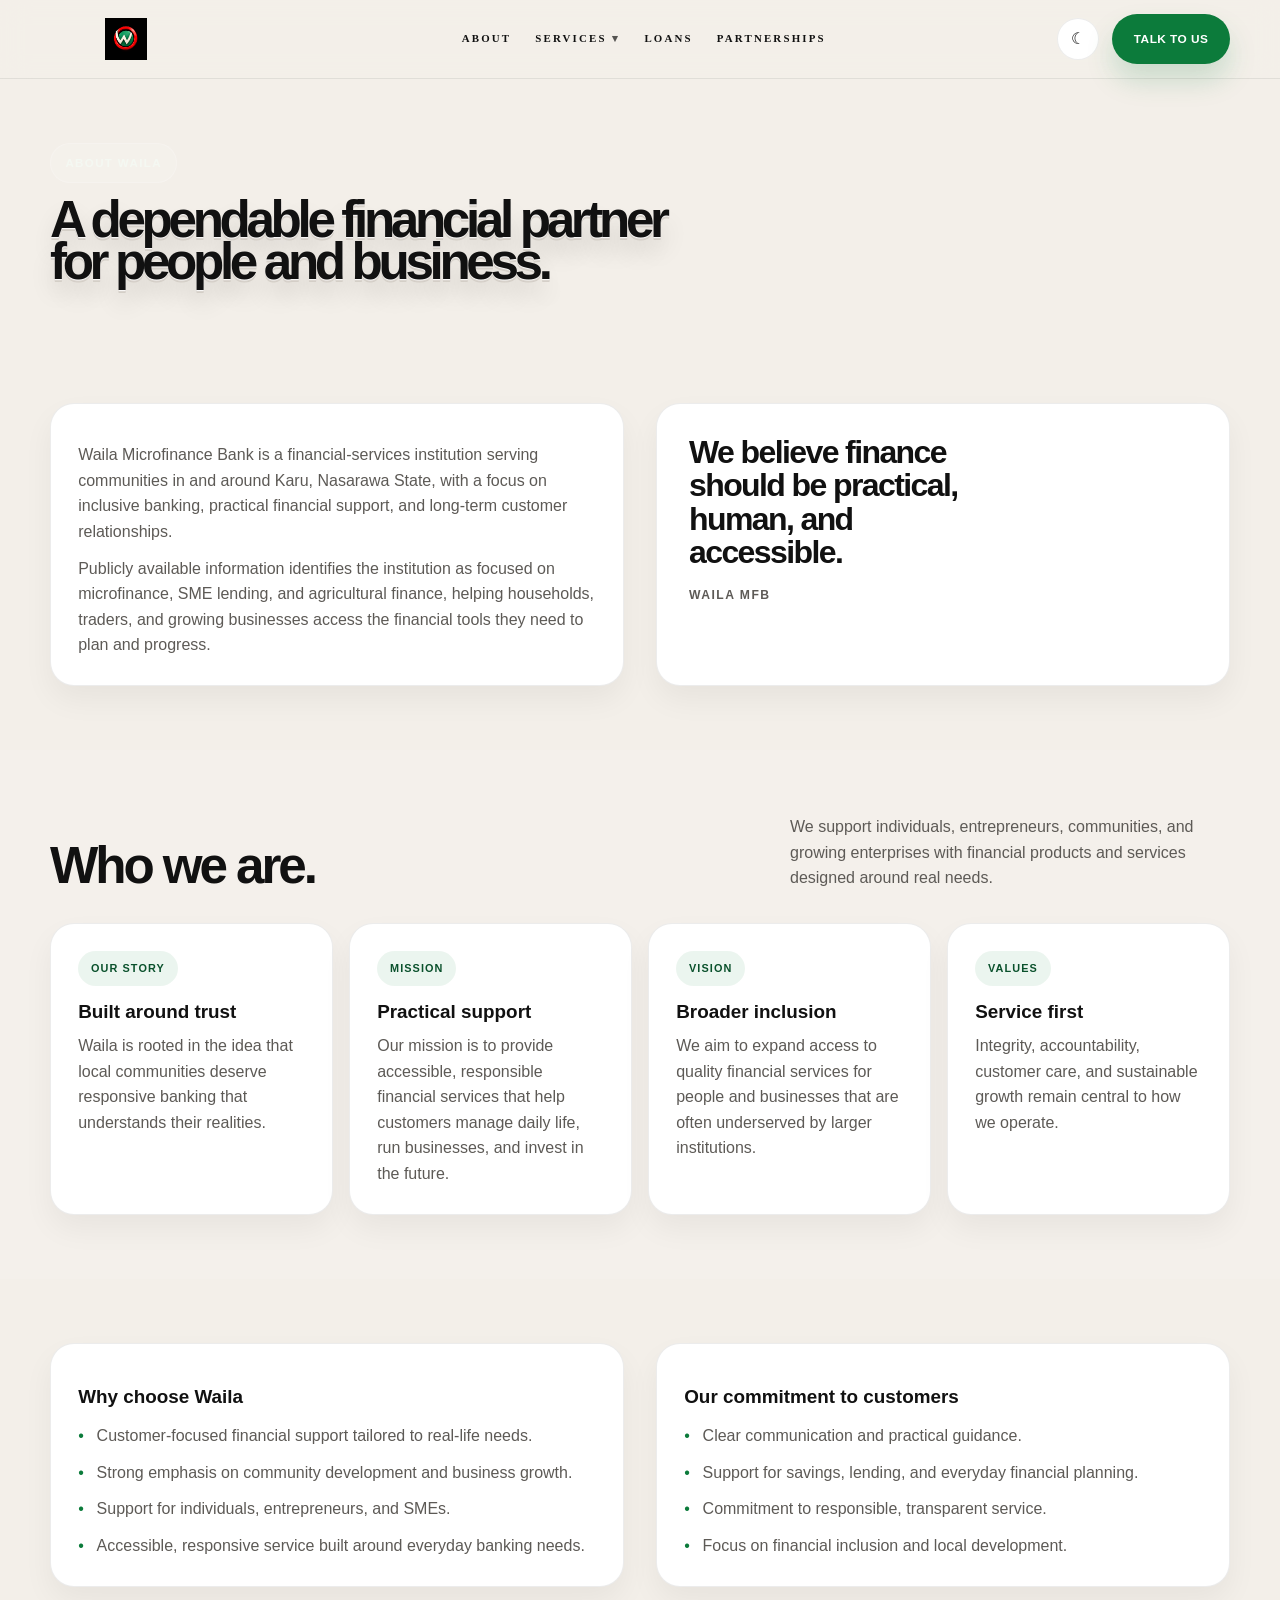
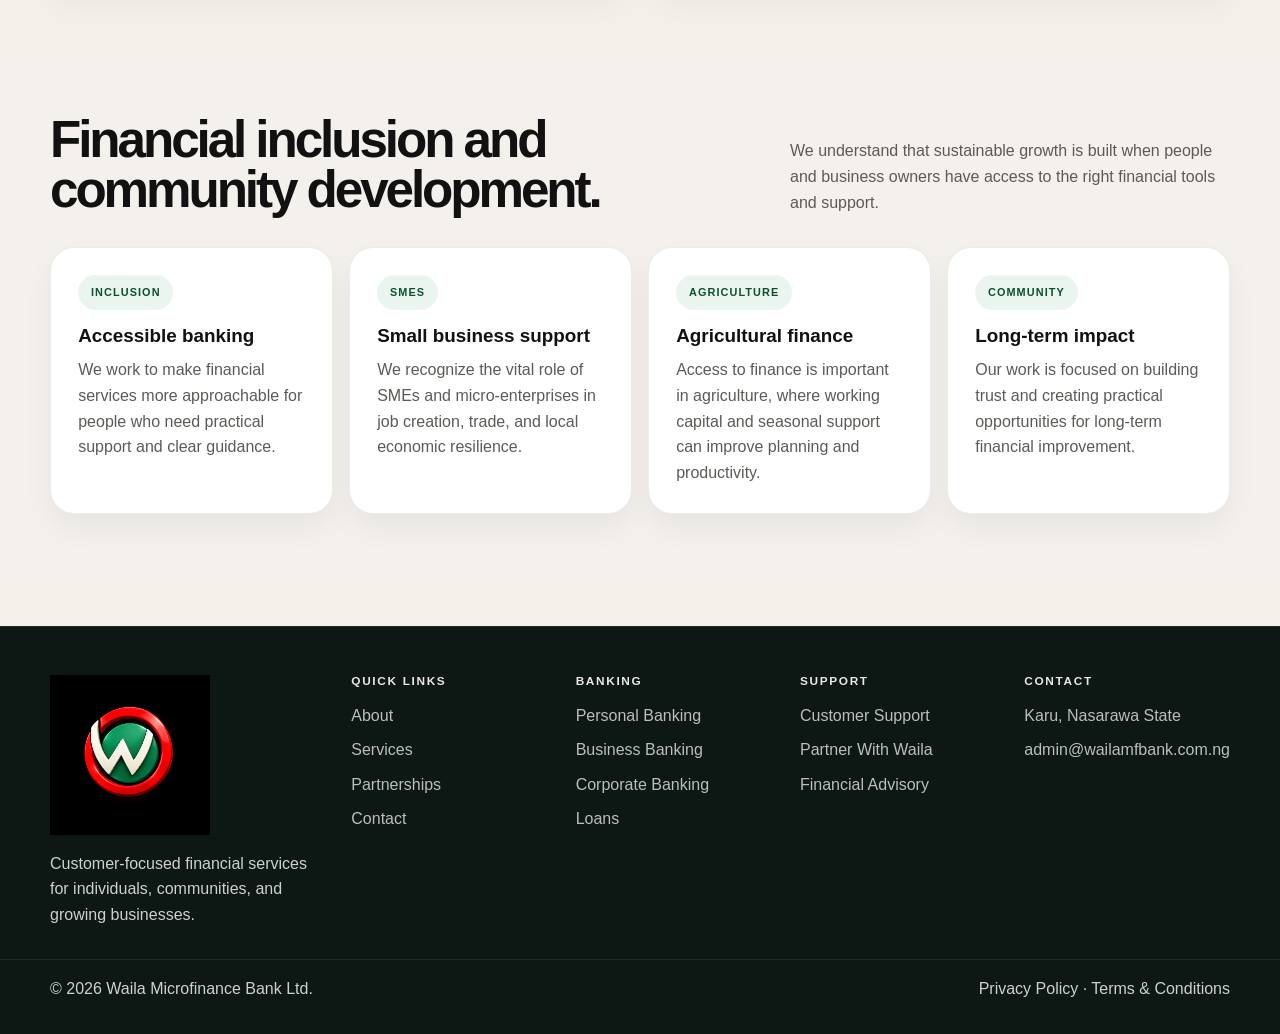
==== about.html @ 17c52e58 "Initial commit" ====
<!DOCTYPE html>
<html lang="en" data-theme="light">
<head>
  <meta charset="UTF-8" />
  <meta name="viewport" content="width=device-width, initial-scale=1.0" />
  <title>About Waila Microfinance Bank | Waila MFB</title>
  <meta name="description" content="Learn about Waila Microfinance Bank, its mission, customer focus, and commitment to financial inclusion in Karu, Nasarawa State." />
  <meta property="og:title" content="About Waila Microfinance Bank" />
  <meta property="og:description" content="A customer-focused microfinance institution supporting individuals, entrepreneurs, and communities." />
  <link rel="stylesheet" href="assets/css/styles.css" />
</head>
<body>
  <header class="site-header">
    <div class="container navbar">
      <a href="/" class="brand" aria-label="Go to the Waila Microfinance Bank home page">
        <img src="images/logo.png" alt="Waila Microfinance Bank logo" />
      </a>

      <nav class="nav-menu" data-nav-menu aria-label="Main navigation">
        <div class="nav-item"><a href="about.html">About</a></div>
        <div class="nav-item">
          <button type="button">Services</button>
          <div class="dropdown">
            <a href="services.html">All Services</a>
            <a href="personal-banking.html">Personal Banking</a>
            <a href="business-banking.html">Business Banking</a>
            <a href="corporate-banking.html">Corporate Banking</a>
          </div>
        </div>
        <div class="nav-item"><a href="loans.html">Loans</a></div>
        <div class="nav-item"><a href="partnerships.html">Partnerships</a></div>
      </nav>

      <div class="header-actions">
        <button class="theme-toggle" type="button" data-theme-toggle aria-label="Switch to dark mode">☾</button>
        <button class="mobile-toggle" type="button" data-menu-toggle aria-label="Open navigation" aria-expanded="false">☰</button>
        <a href="contact.html" class="primary-button">Talk to us</a>
      </div>
    </div>
  </header>

  <main>
    <section class="page-hero">
      <div class="container">
        <span class="eyebrow">About Waila</span>
        <h1 class="page-title">A dependable financial partner for people and business.</h1>
      </div>
    </section>

    <section class="section">
      <div class="container split-grid">
        <div class="overview-card">
          <p>Waila Microfinance Bank is a financial-services institution serving communities in and around Karu, Nasarawa State, with a focus on inclusive banking, practical financial support, and long-term customer relationships.</p>
          <p>Publicly available information identifies the institution as focused on microfinance, SME lending, and agricultural finance, helping households, traders, and growing businesses access the financial tools they need to plan and progress.</p>
        </div>
        <div class="quote-card">
          <p>We believe finance should be practical, human, and accessible.</p>
          <span>Waila MFB</span>
        </div>
      </div>
    </section>

    <section class="section section-alt">
      <div class="container">
        <div class="section-header">
          <h2>Who we are.</h2>
          <p>We support individuals, entrepreneurs, communities, and growing enterprises with financial products and services designed around real needs.</p>
        </div>

        <div class="card-grid">
          <article class="card">
            <span class="tag">Our Story</span>
            <h3>Built around trust</h3>
            <p>Waila is rooted in the idea that local communities deserve responsive banking that understands their realities.</p>
          </article>
          <article class="card">
            <span class="tag">Mission</span>
            <h3>Practical support</h3>
            <p>Our mission is to provide accessible, responsible financial services that help customers manage daily life, run businesses, and invest in the future.</p>
          </article>
          <article class="card">
            <span class="tag">Vision</span>
            <h3>Broader inclusion</h3>
            <p>We aim to expand access to quality financial services for people and businesses that are often underserved by larger institutions.</p>
          </article>
          <article class="card">
            <span class="tag">Values</span>
            <h3>Service first</h3>
            <p>Integrity, accountability, customer care, and sustainable growth remain central to how we operate.</p>
          </article>
        </div>
      </div>
    </section>

    <section class="section">
      <div class="container two-col">
        <div class="list-card">
          <h3>Why choose Waila</h3>
          <ul>
            <li>Customer-focused financial support tailored to real-life needs.</li>
            <li>Strong emphasis on community development and business growth.</li>
            <li>Support for individuals, entrepreneurs, and SMEs.</li>
            <li>Accessible, responsive service built around everyday banking needs.</li>
          </ul>
        </div>
        <div class="list-card">
          <h3>Our commitment to customers</h3>
          <ul>
            <li>Clear communication and practical guidance.</li>
            <li>Support for savings, lending, and everyday financial planning.</li>
            <li>Commitment to responsible, transparent service.</li>
            <li>Focus on financial inclusion and local development.</li>
          </ul>
        </div>
      </div>
    </section>

    <section class="section section-alt">
      <div class="container">
        <div class="section-header">
          <h2>Financial inclusion and community development.</h2>
          <p>We understand that sustainable growth is built when people and business owners have access to the right financial tools and support.</p>
        </div>

        <div class="card-grid">
          <article class="card">
            <span class="tag">Inclusion</span>
            <h3>Accessible banking</h3>
            <p>We work to make financial services more approachable for people who need practical support and clear guidance.</p>
          </article>
          <article class="card">
            <span class="tag">SMEs</span>
            <h3>Small business support</h3>
            <p>We recognize the vital role of SMEs and micro-enterprises in job creation, trade, and local economic resilience.</p>
          </article>
          <article class="card">
            <span class="tag">Agriculture</span>
            <h3>Agricultural finance</h3>
            <p>Access to finance is important in agriculture, where working capital and seasonal support can improve planning and productivity.</p>
          </article>
          <article class="card">
            <span class="tag">Community</span>
            <h3>Long-term impact</h3>
            <p>Our work is focused on building trust and creating practical opportunities for long-term financial improvement.</p>
          </article>
        </div>
      </div>
    </section>
  </main>

  <footer class="page-footer">
    <div class="container footer-grid">
      <div class="footer-brand">
        <img src="images/logo.png" alt="Waila logo" />
        <p>Customer-focused financial services for individuals, communities, and growing businesses.</p>
      </div>
      <div class="footer-col">
        <h4>Quick Links</h4>
        <a href="about.html">About</a>
        <a href="services.html">Services</a>
        <a href="partnerships.html">Partnerships</a>
        <a href="contact.html">Contact</a>
      </div>
      <div class="footer-col">
        <h4>Banking</h4>
        <a href="personal-banking.html">Personal Banking</a>
        <a href="business-banking.html">Business Banking</a>
        <a href="corporate-banking.html">Corporate Banking</a>
        <a href="services.html">Loans</a>
      </div>
      <div class="footer-col">
        <h4>Support</h4>
        <a href="contact.html">Customer Support</a>
        <a href="partnerships.html">Partner With Waila</a>
        <a href="services.html">Financial Advisory</a>
      </div>
      <div class="footer-col">
        <h4>Contact</h4>
        <p>Karu, Nasarawa State</p>
        <p>admin@wailamfbank.com.ng</p>
      </div>
    </div>
    <div class="footer-bottom">
      <div class="container">
        <span>© 2026 Waila Microfinance Bank Ltd.</span>
        <span>Privacy Policy · Terms & Conditions</span>
      </div>
    </div>
  </footer>

  <script src="assets/js/main.js"></script>
</body>
</html>
---- assets/css/styles.css ----
:root {
  --bg: #f3efe9;
  --bg-alt: #ece5dc;
  --panel: #ffffff;
  --panel-alt: #f8f3ee;
  --panel-soft: #f1eae0;
  --text: #111111;
  --muted: #5d5a56;
  --line: rgba(17,17,17,0.08);
  --green: #0c7b3b;
  --green-deep: #0a512c;
  --green-soft: rgba(12,123,59,0.08);
  --green-soft-strong: rgba(12,123,59,0.12);
  --accent: #d24a5f;
  --shadow: 0 24px 54px rgba(17,17,17,0.12);
  --shadow-soft: 0 14px 30px rgba(17,17,17,0.05);
  --mask: linear-gradient(to right, transparent 0%, black 8%, black 92%, transparent 100%);
}

html[data-theme="dark"] {
  --bg: #111714;
  --bg-alt: #171d1a;
  --panel: #18211d;
  --panel-alt: #111a17;
  --panel-soft: #1b2723;
  --text: #edf7ef;
  --muted: #b9c8be;
  --line: rgba(255,255,255,0.08);
  --green: #46c57d;
  --green-deep: #d5f7e3;
  --green-soft: rgba(70,197,125,0.12);
  --green-soft-strong: rgba(70,197,125,0.2);
  --accent: #ff7d90;
  --shadow: 0 30px 70px rgba(0,0,0,0.36);
  --shadow-soft: 0 18px 42px rgba(0,0,0,0.18);
}

* { box-sizing: border-box; margin: 0; padding: 0; }
html { scroll-behavior: smooth; }
body {
  font-family: "Manrope", "Segoe UI", sans-serif;
  background: var(--bg);
  color: var(--text);
  line-height: 1.6;
  transition: background 0.2s ease, color 0.2s ease;
}
a { color: inherit; text-decoration: none; }
img { max-width: 100%; display: block; }
button, input, textarea, select { font: inherit; }

.container {
  width: min(1180px, calc(100% - 32px));
  margin: 0 auto;
}

.site-header {
  position: sticky;
  top: 0;
  z-index: 40;
  background: color-mix(in srgb, var(--bg) 82%, transparent);
  border-bottom: 1px solid var(--line);
  -webkit-backdrop-filter: blur(14px);
  backdrop-filter: blur(14px);
}

.navbar {
  display: flex;
  align-items: center;
  justify-content: space-between;
  gap: 1.25rem;
  min-height: 78px;
}

.brand {
  display: inline-flex;
  align-items: center;
  gap: 0.75rem;
  min-width: 180px;
}
.brand img {
  width: 152px;
  height: 42px;
  object-fit: contain;
  display: block;
}

.nav-menu {
  display: flex;
  align-items: center;
  justify-content: center;
  flex: 1;
  gap: 1rem;
}

.nav-item {
  position: relative;
}

.nav-item > button,
.nav-item > a {
  border: none;
  background: transparent;
  color: var(--text);
  font-family: "Georgia", "Times New Roman", serif;
  font-size: 0.68rem;
  letter-spacing: 0.2em;
  text-transform: uppercase;
  font-weight: 700;
  padding: 0.55rem 0.25rem;
  display: inline-flex;
  align-items: center;
  gap: 0.35rem;
  cursor: pointer;
  transition: color 0.2s ease, transform 0.2s ease;
}

.nav-item > button:hover,
.nav-item > a:hover {
  color: var(--green);
  transform: translateY(-1px);
}

.nav-item > button::after {
  content: "▾";
  font-size: 0.7rem;
  opacity: 0.7;
}

.nav-item .dropdown {
  position: absolute;
  top: calc(100% + 0.9rem);
  left: 50%;
  transform: translateX(-50%) translateY(-8px);
  min-width: 200px;
  background: rgba(255,255,255,0.98);
  border: 1px solid var(--line);
  border-radius: 14px;
  box-shadow: var(--shadow-soft);
  padding: 0.8rem 0.65rem;
  opacity: 0;
  visibility: hidden;
  pointer-events: none;
  transition: opacity 0.22s ease, transform 0.22s ease, visibility 0.22s ease;
  z-index: 50;
}

html[data-theme="dark"] .nav-item .dropdown {
  background: rgba(19, 27, 25, 0.98);
}

.nav-item:hover .dropdown,
.nav-item:focus-within .dropdown,
.nav-item.open .dropdown {
  opacity: 1;
  visibility: visible;
  pointer-events: auto;
  transform: translateX(-50%) translateY(0);
}

.nav-item .dropdown a {
  display: block;
  padding: 0.7rem 0.8rem;
  border-radius: 10px;
  color: var(--text);
  font-family: "Manrope", "Segoe UI", sans-serif;
  font-size: 0.78rem;
  letter-spacing: 0.02em;
  text-transform: none;
  font-weight: 600;
  transition: background 0.2s ease, color 0.2s ease, transform 0.2s ease;
}

.nav-item .dropdown a:hover {
  background: var(--green-soft);
  color: var(--green-deep);
  transform: translateX(2px);
}

.header-actions {
  display: flex;
  align-items: center;
  gap: 0.8rem;
}

.theme-toggle {
  display: inline-flex;
  align-items: center;
  justify-content: center;
  width: 42px;
  height: 42px;
  border-radius: 999px;
  background: var(--panel);
  border: 1px solid var(--line);
  color: var(--text);
  cursor: pointer;
  transition: transform 0.2s ease, border-color 0.2s ease;
}

.theme-toggle:hover { transform: translateY(-1px); }

.button,
.primary-button,
.secondary-button {
  display: inline-flex;
  align-items: center;
  justify-content: center;
  border-radius: 999px;
  padding: 0.95rem 1.35rem;
  font-weight: 800;
  letter-spacing: 0.04em;
  text-transform: uppercase;
  font-size: 0.74rem;
  transition: transform 0.2s ease, box-shadow 0.2s ease, background 0.2s ease;
}

.primary-button {
  background: var(--green);
  color: #fff;
  box-shadow: 0 16px 28px rgba(12,123,59,0.18);
}

.secondary-button {
  background: transparent;
  border: 1px solid var(--line);
  color: var(--text);
}

.button:hover,
.primary-button:hover,
.secondary-button:hover {
  transform: translateY(-1px);
}

.mobile-toggle {
  display: none;
}

.hero {
  position: relative;
  overflow: hidden;
  background:
    linear-gradient(90deg, rgba(12,18,15,0.82) 0%, rgba(12,18,15,0.68) 38%, rgba(12,18,15,0.36) 100%),
    url('../images/desk.jpg') center/cover no-repeat;
  padding: 4.6rem 0 2.7rem;
  border-bottom: 1px solid var(--line);
}

.hero::after {
  content: "";
  position: absolute;
  inset: 0;
  background: radial-gradient(circle at 20% 20%, rgba(255,255,255,0.14), transparent 48%);
  pointer-events: none;
}

.hero-grid,
.two-col,
.split-grid,
.feature-grid,
.contact-grid,
.metrics-grid,
.card-grid,
.footer-grid {
  display: grid;
  gap: 2rem;
}

.hero-grid {
  grid-template-columns: 1.1fr 0.9fr;
  align-items: center;
}

.eyebrow {
  display: inline-block;
  padding: 0.6rem 0.9rem;
  border-radius: 999px;
  background: rgba(255,255,255,0.12);
  color: #f4f8f2;
  border: 1px solid rgba(255,255,255,0.18);
  font-size: 0.72rem;
  font-weight: 800;
  letter-spacing: 0.12em;
  text-transform: uppercase;
  margin-bottom: 1.4rem;
}

.hero-copy {
  position: relative;
  z-index: 1;
}

.hero-copy h1,
.hero-copy p,
.hero-copy .primary-button,
.hero-copy .secondary-button {
  position: relative;
  z-index: 1;
}

.hero-copy h1 {
  color: #ffffff;
  text-shadow: 0 1px 0 rgba(20,30,25,0.4), 0 2px 0 rgba(20,30,25,0.26), 0 16px 24px rgba(0,0,0,0.18);
}

.hero-copy p {
  color: rgba(255,255,255,0.82);
  max-width: 540px;
}

.hero .primary-button {
  background: var(--green);
  color: #fff;
}

.hero .secondary-button {
  background: rgba(255,255,255,0.06);
  border-color: rgba(255,255,255,0.2);
  color: #fff;
}

.page-hero {
  padding: 4rem 0 2.5rem;
}

.page-hero .eyebrow {
  margin-bottom: 1rem;
}

h1, h2, h3, h4 {
  color: var(--text);
  line-height: 1.05;
}

.hero-copy h1,
.page-title {
  font-family: "Montserrat", "Segoe UI", sans-serif;
  font-size: clamp(3rem, 5vw, 6rem);
  line-height: 0.82;
  letter-spacing: -0.085em;
  font-weight: 900;
  max-width: 650px;
  text-shadow: 0 1px 0 rgba(255,255,255,0.8), 0 2px 0 rgba(220,214,208,0.9), 0 3px 0 rgba(210,204,196,0.9), 0 16px 24px rgba(17,17,17,0.12);
}

html[data-theme="dark"] .hero-copy h1,
html[data-theme="dark"] .page-title {
  text-shadow: 0 1px 0 rgba(17,17,17,0.35), 0 2px 0 rgba(10,18,14,0.5), 0 3px 0 rgba(8,14,10,0.65), 0 16px 24px rgba(0,0,0,0.2);
}

.page-title {
  font-size: clamp(2.4rem, 4vw, 4.4rem);
  margin-bottom: 1rem;
}

.hero-copy p,
.page-copy p,
.card p,
.info-card p,
.metric-card p,
.contact-card p,
.list-text,
.overview-card p,
.form-note {
  margin-top: 1rem;
  color: var(--muted);
}

.hero-copy p {
  margin-top: 1.4rem;
  max-width: 560px;
  font-size: 1.05rem;
}

.cta-row {
  display: flex;
  flex-wrap: wrap;
  gap: 1rem;
  margin-top: 2rem;
}

.hero-stats {
  position: relative;
  z-index: 1;
  display: grid;
  grid-template-columns: repeat(4, minmax(0, 1fr));
  gap: 1rem;
  margin-top: 2rem;
}

.hero-stat {
  background: rgba(255,255,255,0.06);
  border: 1px solid rgba(255,255,255,0.16);
  border-radius: 18px;
  padding: 1rem 1.1rem;
  display: flex;
  flex-direction: column;
  gap: 0.25rem;
  backdrop-filter: blur(10px);
}

.hero-stat strong {
  color: #fff;
  font-size: clamp(1.4rem, 2vw, 2.1rem);
  line-height: 1;
  letter-spacing: -0.06em;
}

.hero-stat span {
  color: rgba(255,255,255,0.72);
  font-size: 0.7rem;
  letter-spacing: 0.14em;
  text-transform: uppercase;
}

.hero-visual {
  display: flex;
  justify-content: center;
}

.visual-card {
  width: min(100%, 520px);
  background: linear-gradient(180deg, var(--panel), var(--panel-alt));
  border: 1px solid var(--line);
  border-radius: 30px;
  padding: 1.25rem;
  box-shadow: var(--shadow);
}

.hero-slider {
  position: relative;
  height: 430px;
  overflow: hidden;
  border-radius: 22px;
  background: var(--panel-soft);
}

.slide {
  position: absolute;
  inset: 0;
  opacity: 0;
  transform: translateX(32px);
  animation: heroSlide 12s infinite;
}

.slide:nth-child(1) { animation-delay: 0s; }
.slide:nth-child(2) { animation-delay: 4s; }
.slide:nth-child(3) { animation-delay: 8s; }

.slide-image {
  height: 300px;
  overflow: hidden;
  border-radius: 18px 18px 0 0;
}

.slide-image img {
  width: 100%;
  height: 100%;
  object-fit: cover;
}

.slide-caption {
  height: 130px;
  background: rgba(255,255,255,0.92);
  border-top: 1px solid rgba(17,17,17,0.08);
  display: flex;
  flex-direction: column;
  justify-content: center;
  gap: 0.25rem;
  padding: 1rem 1.15rem;
}

html[data-theme="dark"] .slide-caption {
  background: rgba(17, 23, 20, 0.94);
}

.slide-caption strong {
  font-size: 0.74rem;
  letter-spacing: 0.12em;
  text-transform: uppercase;
  color: var(--green-deep);
}

.slide-caption span {
  font-size: 1rem;
  color: var(--text);
  font-weight: 700;
}

@keyframes heroSlide {
  0%, 20% { opacity: 0; transform: translateX(32px); }
  25%, 45% { opacity: 1; transform: translateX(0); }
  50%, 100% { opacity: 0; transform: translateX(-32px); }
}

.partners-wrap {
  background: var(--bg-alt);
  border-top: 1px solid var(--line);
  border-bottom: 1px solid var(--line);
  overflow: hidden;
  padding: 1.2rem 0;
}

.partners-inner {
  display: grid;
  grid-template-columns: 220px 1fr;
  gap: 1.2rem;
  align-items: center;
}

.partners-title {
  font-family: "Cormorant Garamond", Georgia, serif;
  text-transform: uppercase;
  font-size: clamp(2.1rem, 3vw, 3.1rem);
  letter-spacing: -0.04em;
  line-height: 0.9;
  font-weight: 600;
}

.ticker-wrap {
  overflow: hidden;
  white-space: nowrap;
  -webkit-mask-image: var(--mask);
  mask-image: var(--mask);
}

.ticker-track {
  display: inline-flex;
  min-width: max-content;
  align-items: center;
  gap: 2rem;
  padding-left: 100%;
  animation: ticker-scroll 24s linear infinite;
  font-family: "Cormorant Garamond", Georgia, serif;
  font-size: clamp(2.1rem, 3vw, 3.8rem);
  line-height: 1;
  letter-spacing: -0.04em;
  color: var(--green-deep);
  font-weight: 600;
}

.ticker-track span {
  display: inline-flex;
  align-items: center;
  gap: 2rem;
}

.ticker-track span::after {
  content: "✦";
  font-size: 0.72em;
  color: var(--accent);
}

.ticker-track span:last-child::after { content: ""; }

@keyframes ticker-scroll {
  from { transform: translateX(0); }
  to { transform: translateX(-50%); }
}

.section {
  padding: 4rem 0;
}

.section-header {
  display: flex;
  align-items: flex-end;
  justify-content: space-between;
  gap: 1.5rem;
  margin-bottom: 2rem;
}

.section-header h2 {
  font-size: clamp(2.2rem, 4vw, 3.6rem);
  line-height: 0.98;
  letter-spacing: -0.06em;
  max-width: 620px;
}

.section-header p {
  max-width: 440px;
  color: var(--muted);
}

.feature-grid {
  grid-template-columns: 360px minmax(0, 1fr);
  align-items: flex-start;
}

.info-panel,
.overview-card,
.card,
.metric-card,
.contact-card,
.form-card,
.quote-card,
.list-card,
.service-card,
.value-card,
.stat-card {
  background: var(--panel);
  border: 1px solid var(--line);
  border-radius: 24px;
  box-shadow: var(--shadow-soft);
}

.info-panel {
  overflow: hidden;
}

.info-panel h3 {
  padding: 1.5rem 1.4rem 1rem;
  font-size: 1.2rem;
  color: var(--green-deep);
}

.info-panel details {
  border-top: 1px solid var(--line);
  padding: 0 1.4rem;
}

.info-panel summary {
  list-style: none;
  cursor: pointer;
  display: flex;
  justify-content: space-between;
  align-items: center;
  padding: 1rem 0;
  font-weight: 800;
}

.info-panel summary::-webkit-details-marker { display: none; }
.info-panel summary::after {
  content: "+";
  color: var(--green);
  font-size: 1.4rem;
  line-height: 1;
}
.info-panel details[open] summary::after { content: "−"; }
.info-panel details p {
  padding: 0 0 1rem;
  color: var(--muted);
}

.quote-card {
  padding: 2rem;
}

.quote-card p {
  font-size: clamp(1.7rem, 2.5vw, 3rem);
  line-height: 1.05;
  letter-spacing: -0.05em;
  font-weight: 700;
  max-width: 16ch;
}

.quote-card span {
  display: inline-block;
  margin-top: 1rem;
  font-size: 0.76rem;
  letter-spacing: 0.12em;
  text-transform: uppercase;
  color: var(--muted);
  font-weight: 800;
}

.two-col,
.split-grid,
.contact-grid,
.footer-grid {
  grid-template-columns: repeat(2, minmax(0, 1fr));
}

.overview-card,
.list-card,
.service-card,
.value-card,
.contact-card,
.form-card,
.metric-card,
.card {
  padding: 1.7rem;
}

.overview-card p,
.list-card p,
.service-card p,
.value-card p,
.contact-card p,
.metric-card p,
.card p { margin-top: 0.7rem; }

.metric-card strong,
.stat-card strong {
  display: inline-block;
  font-size: clamp(2rem, 3vw, 3rem);
  line-height: 1;
  letter-spacing: -0.06em;
  color: var(--green-deep);
  margin-bottom: 0.4rem;
}

.metric-card span,
.stat-card span {
  color: var(--muted);
  font-size: 0.7rem;
  letter-spacing: 0.08em;
  text-transform: uppercase;
  font-weight: 800;
}

.metrics-grid,
.card-grid {
  grid-template-columns: repeat(4, minmax(0, 1fr));
}

.card-grid {
  gap: 1rem;
}

.card {
  min-height: 220px;
}

.card .tag,
.pill {
  display: inline-flex;
  align-items: center;
  padding: 0.55rem 0.8rem;
  background: var(--green-soft);
  color: var(--green-deep);
  border-radius: 999px;
  font-size: 0.68rem;
  letter-spacing: 0.1em;
  text-transform: uppercase;
  font-weight: 800;
}

.card h3,
.service-card h3,
.value-card h3,
.list-card h3,
.contact-card h3,
.metric-card h3 {
  margin-top: 1rem;
  font-size: 1.18rem;
}

.list-card ul,
.ul-list {
  list-style: none;
  padding-left: 0;
  margin-top: 1rem;
}

.list-card li,
.ul-list li {
  position: relative;
  padding-left: 1.15rem;
  margin-top: 0.7rem;
  color: var(--muted);
}

.list-card li::before,
.ul-list li::before {
  content: "•";
  position: absolute;
  left: 0;
  color: var(--green);
}

.section-alt {
  background: rgba(255,255,255,0.08);
}

.link-list {
  display: flex;
  flex-wrap: wrap;
  gap: 0.8rem;
  margin-top: 1.25rem;
}

.link-list a {
  display: inline-flex;
  align-items: center;
  justify-content: center;
  border: 1px solid var(--line);
  border-radius: 999px;
  padding: 0.75rem 1rem;
  font-weight: 700;
  color: var(--text);
}

.contact-grid {
  grid-template-columns: 1.1fr 0.9fr;
}

.contact-card h3,
.form-card h3 {
  color: var(--green-deep);
  font-size: 0.76rem;
  letter-spacing: 0.12em;
  text-transform: uppercase;
  margin-top: 0;
  margin-bottom: 0.7rem;
}

.contact-card p,
.contact-card a {
  font-weight: 700;
  color: var(--text);
}

.contact-card small {
  display: block;
  margin-top: 0.5rem;
  color: var(--muted);
}

.form-card {
  background: var(--panel-alt);
}

.form-grid {
  display: grid;
  gap: 1rem;
}

.field {
  display: flex;
  flex-direction: column;
  gap: 0.45rem;
}

.field label {
  font-size: 0.76rem;
  letter-spacing: 0.08em;
  text-transform: uppercase;
  font-weight: 800;
  color: var(--muted);
}

.field input,
.field textarea,
.field select {
  border: 1px solid var(--line);
  border-radius: 14px;
  background: var(--panel);
  color: var(--text);
  padding: 0.9rem 1rem;
  transition: border-color 0.2s ease, box-shadow 0.2s ease;
}

.field input:focus,
.field textarea:focus,
.field select:focus {
  outline: none;
  border-color: var(--green);
  box-shadow: 0 0 0 4px var(--green-soft);
}

.field textarea { min-height: 140px; resize: vertical; }

.page-footer {
  margin-top: 3rem;
  background: #0d1713;
  color: rgba(255,255,255,0.8);
  border-top: 1px solid rgba(255,255,255,0.08);
}

.footer-grid {
  grid-template-columns: 1.4fr 1fr 1fr 1fr 1fr;
  gap: 2rem;
  padding: 3rem 0 2rem;
}

.footer-brand {
  display: flex;
  flex-direction: column;
  gap: 1rem;
}

.footer-brand img {
  width: 160px;
  height: auto;
}

.footer-col h4 {
  color: rgba(255,255,255,0.9);
  font-size: 0.74rem;
  letter-spacing: 0.14em;
  text-transform: uppercase;
  margin-bottom: 1rem;
}

.footer-col a,
.footer-col p {
  display: block;
  color: rgba(255,255,255,0.72);
  margin-top: 0.55rem;
}

.footer-bottom {
  border-top: 1px solid rgba(255,255,255,0.08);
  padding: 1rem 0 2rem;
}

.footer-bottom .container {
  display: flex;
  align-items: center;
  justify-content: space-between;
  gap: 1rem;
  flex-wrap: wrap;
}

@media (max-width: 980px) {
  .nav-menu {
    display: none;
    position: absolute;
    top: 76px;
    left: 16px;
    right: 16px;
    background: var(--panel);
    border: 1px solid var(--line);
    border-radius: 18px;
    padding: 1rem;
    box-shadow: var(--shadow-soft);
    flex-direction: column;
    align-items: stretch;
    z-index: 80;
  }

  .nav-menu.is-open { display: flex; }

  .nav-item {
    width: 100%;
  }

  .nav-item > button,
  .nav-item > a {
    width: 100%;
    justify-content: space-between;
    padding: 0.8rem 0.8rem;
    border-radius: 12px;
  }

  .nav-item .dropdown {
    position: static;
    transform: none;
    min-width: 100%;
    margin-top: 0.4rem;
    opacity: 1;
    visibility: visible;
    pointer-events: auto;
    display: none;
    border-radius: 12px;
  }

  .nav-item.open .dropdown,
  .nav-item:hover .dropdown,
  .nav-item:focus-within .dropdown {
    display: block;
  }

  .mobile-toggle {
    display: inline-flex;
    align-items: center;
    justify-content: center;
    width: 42px;
    height: 42px;
    border-radius: 12px;
    border: 1px solid var(--line);
    background: var(--panel);
    color: var(--text);
    cursor: pointer;
  }

  .header-actions {
    gap: 0.5rem;
  }

  .hero-grid,
  .feature-grid,
  .contact-grid,
  .two-col,
  .split-grid,
  .metrics-grid,
  .card-grid,
  .footer-grid,
  .partners-inner,
  .hero-stats {
    grid-template-columns: 1fr;
  }

  .section-header {
    display: block;
  }
}

@media (max-width: 640px) {
  .hero { padding-top: 3.2rem; }
  .cta-row { flex-direction: column; align-items: flex-start; }
  .button, .primary-button, .secondary-button { width: 100%; }
  .metrics-grid { grid-template-columns: repeat(2, minmax(0, 1fr)); }
  .card-grid { grid-template-columns: 1fr; }
  .hero-stats { grid-template-columns: repeat(2, minmax(0, 1fr)); }
}
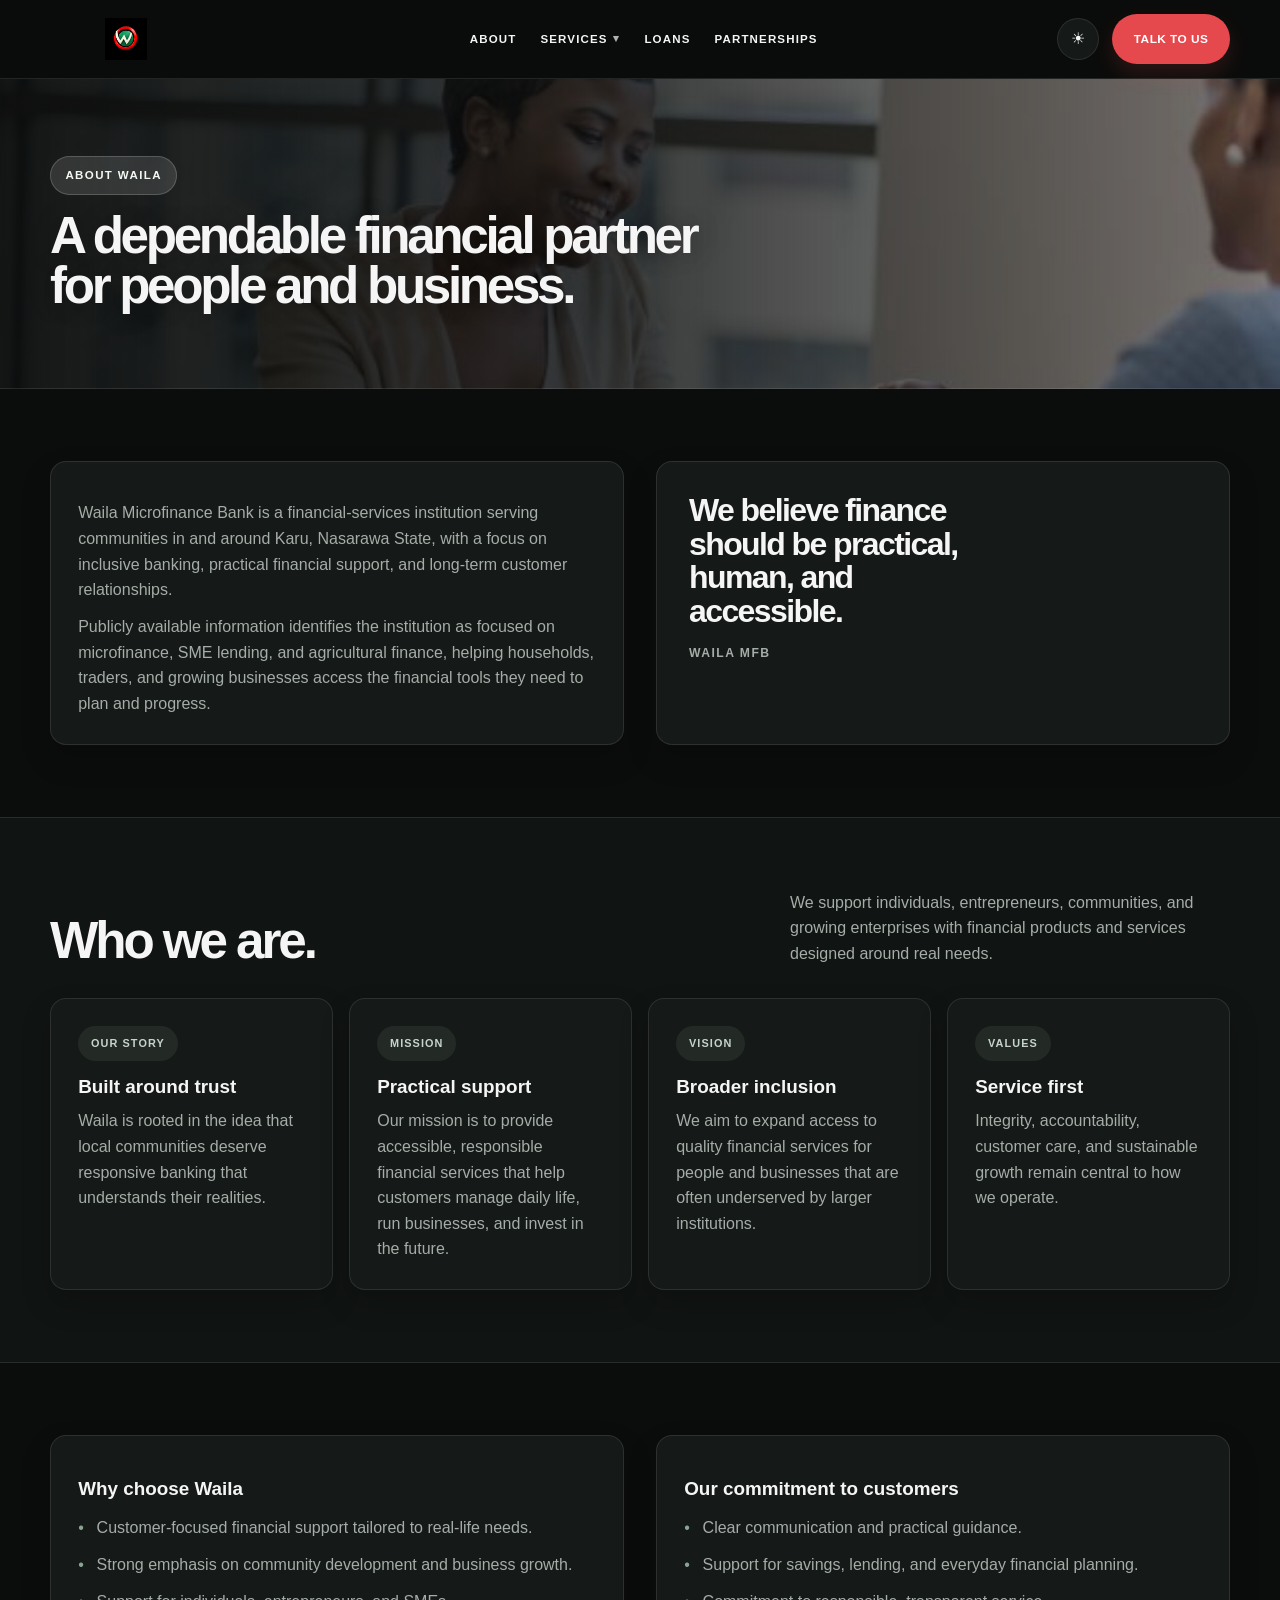
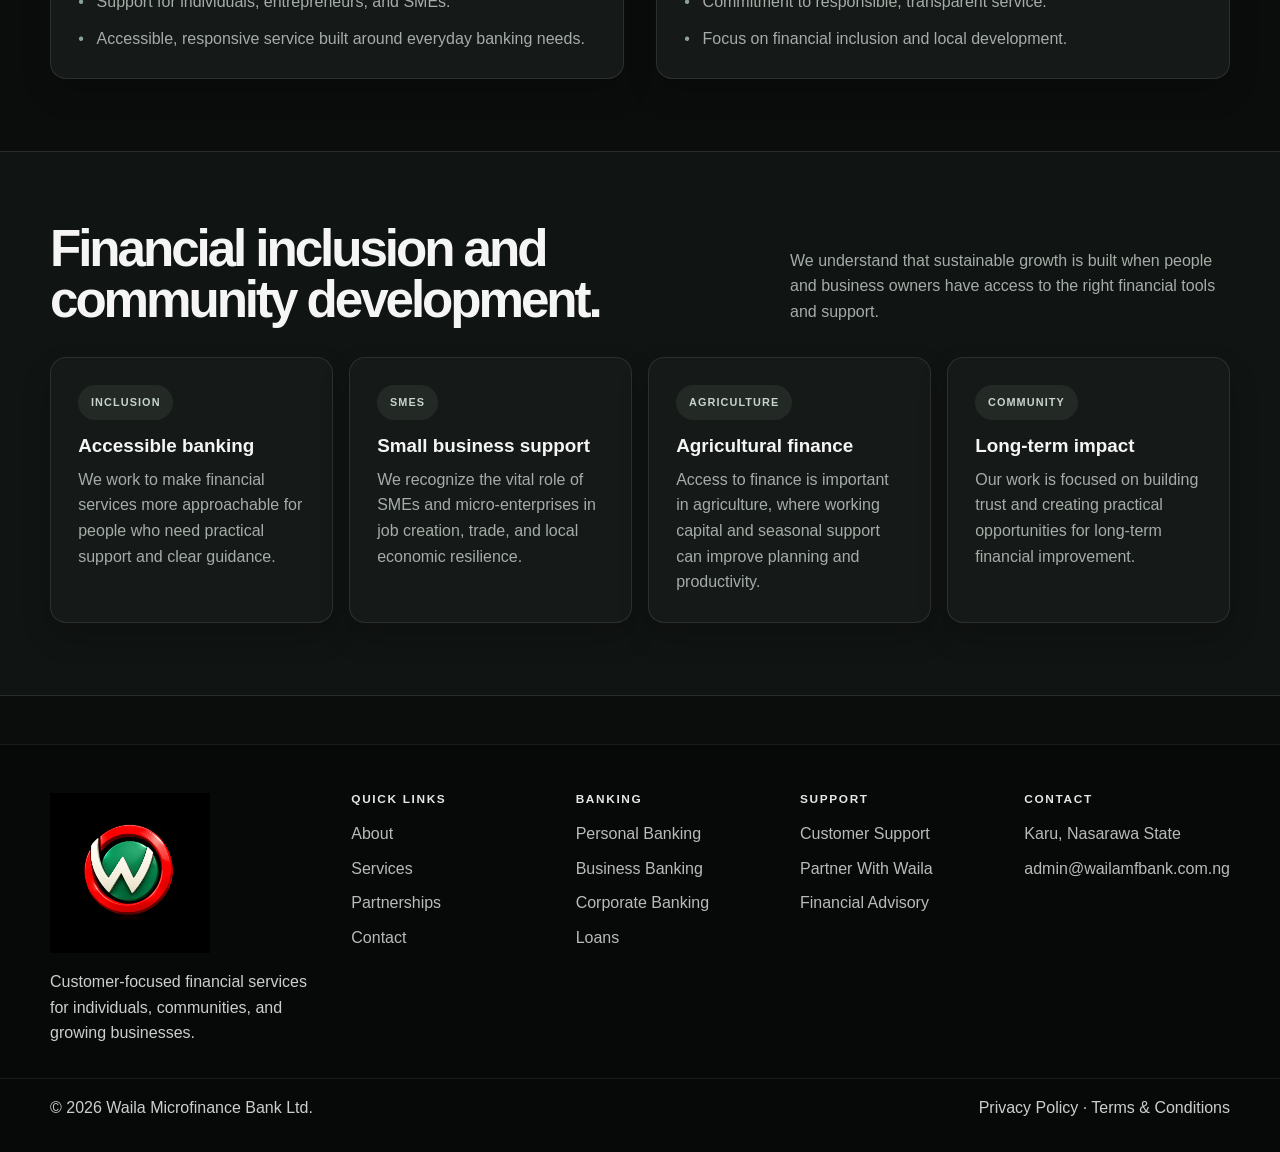
==== commit 1d5a11e9: "Update website" ====
--- a/about.html
+++ b/about.html
@@ -1,5 +1,5 @@
 <!DOCTYPE html>
-<html lang="en" data-theme="light">
+<html lang="en" data-theme="dark">
 <head>
   <meta charset="UTF-8" />
   <meta name="viewport" content="width=device-width, initial-scale=1.0" />
@@ -40,7 +40,7 @@
   </header>
 
   <main>
-    <section class="page-hero">
+    <section class="page-hero page-hero-about">
       <div class="container">
         <span class="eyebrow">About Waila</span>
         <h1 class="page-title">A dependable financial partner for people and business.</h1>
--- a/assets/css/styles.css
+++ b/assets/css/styles.css
@@ -1,38 +1,40 @@
 :root {
-  --bg: #f3efe9;
-  --bg-alt: #ece5dc;
+  color-scheme: dark;
+  --bg: #0b0d0c;
+  --bg-alt: #101412;
+  --panel: #151917;
+  --panel-alt: #111513;
+  --panel-soft: #1b211e;
+  --text: #f4f5f4;
+  --muted: #a5ada8;
+  --line: rgba(255,255,255,0.1);
+  --green: #8ba394;
+  --green-deep: #c7d4cc;
+  --green-soft: rgba(139,163,148,0.12);
+  --green-soft-strong: rgba(139,163,148,0.2);
+  --accent: #e5484d;
+  --shadow: 0 24px 54px rgba(0,0,0,0.32);
+  --shadow-soft: 0 14px 30px rgba(0,0,0,0.18);
+  --mask: linear-gradient(to right, transparent 0%, black 8%, black 92%, transparent 100%);
+}
+
+html[data-theme="light"] {
+  color-scheme: light;
+  --bg: #f3f4f2;
+  --bg-alt: #e9ece9;
   --panel: #ffffff;
-  --panel-alt: #f8f3ee;
-  --panel-soft: #f1eae0;
-  --text: #111111;
-  --muted: #5d5a56;
-  --line: rgba(17,17,17,0.08);
-  --green: #0c7b3b;
-  --green-deep: #0a512c;
-  --green-soft: rgba(12,123,59,0.08);
-  --green-soft-strong: rgba(12,123,59,0.12);
-  --accent: #d24a5f;
+  --panel-alt: #f7f8f6;
+  --panel-soft: #eef1ee;
+  --text: #151816;
+  --muted: #565e59;
+  --line: rgba(21,24,22,0.1);
+  --green: #52715f;
+  --green-deep: #294535;
+  --green-soft: rgba(82,113,95,0.1);
+  --green-soft-strong: rgba(82,113,95,0.16);
+  --accent: #c83238;
   --shadow: 0 24px 54px rgba(17,17,17,0.12);
-  --shadow-soft: 0 14px 30px rgba(17,17,17,0.05);
-  --mask: linear-gradient(to right, transparent 0%, black 8%, black 92%, transparent 100%);
-}
-
-html[data-theme="dark"] {
-  --bg: #111714;
-  --bg-alt: #171d1a;
-  --panel: #18211d;
-  --panel-alt: #111a17;
-  --panel-soft: #1b2723;
-  --text: #edf7ef;
-  --muted: #b9c8be;
-  --line: rgba(255,255,255,0.08);
-  --green: #46c57d;
-  --green-deep: #d5f7e3;
-  --green-soft: rgba(70,197,125,0.12);
-  --green-soft-strong: rgba(70,197,125,0.2);
-  --accent: #ff7d90;
-  --shadow: 0 30px 70px rgba(0,0,0,0.36);
-  --shadow-soft: 0 18px 42px rgba(0,0,0,0.18);
+  --shadow-soft: 0 14px 30px rgba(17,17,17,0.06);
 }
 
 * { box-sizing: border-box; margin: 0; padding: 0; }
@@ -53,11 +55,15 @@
   margin: 0 auto;
 }
 
+.footer-col a:hover {
+  color: #fff;
+}
+
 .site-header {
   position: sticky;
   top: 0;
   z-index: 40;
-  background: color-mix(in srgb, var(--bg) 82%, transparent);
+  background: color-mix(in srgb, var(--bg) 90%, transparent);
   border-bottom: 1px solid var(--line);
   -webkit-backdrop-filter: blur(14px);
   backdrop-filter: blur(14px);
@@ -101,9 +107,9 @@
   border: none;
   background: transparent;
   color: var(--text);
-  font-family: "Georgia", "Times New Roman", serif;
-  font-size: 0.68rem;
-  letter-spacing: 0.2em;
+  font-family: "Manrope", "Segoe UI", sans-serif;
+  font-size: 0.72rem;
+  letter-spacing: 0.1em;
   text-transform: uppercase;
   font-weight: 700;
   padding: 0.55rem 0.25rem;
@@ -132,7 +138,7 @@
   left: 50%;
   transform: translateX(-50%) translateY(-8px);
   min-width: 200px;
-  background: rgba(255,255,255,0.98);
+  background: var(--panel);
   border: 1px solid var(--line);
   border-radius: 14px;
   box-shadow: var(--shadow-soft);
@@ -142,10 +148,6 @@
   pointer-events: none;
   transition: opacity 0.22s ease, transform 0.22s ease, visibility 0.22s ease;
   z-index: 50;
-}
-
-html[data-theme="dark"] .nav-item .dropdown {
-  background: rgba(19, 27, 25, 0.98);
 }
 
 .nav-item:hover .dropdown,
@@ -214,15 +216,22 @@
 }
 
 .primary-button {
-  background: var(--green);
+  background: var(--accent);
   color: #fff;
-  box-shadow: 0 16px 28px rgba(12,123,59,0.18);
+  box-shadow: 0 10px 22px rgba(229,72,77,0.16);
 }
 
 .secondary-button {
   background: transparent;
   border: 1px solid var(--line);
   color: var(--text);
+  transition: border-color 0.2s ease, color 0.2s ease, background 0.2s ease;
+}
+
+.link-list a:hover {
+  border-color: var(--accent);
+  color: var(--text);
+  background: rgba(229,72,77,0.08);
 }
 
 .button:hover,
@@ -239,9 +248,9 @@
   position: relative;
   overflow: hidden;
   background:
-    linear-gradient(90deg, rgba(12,18,15,0.82) 0%, rgba(12,18,15,0.68) 38%, rgba(12,18,15,0.36) 100%),
-    url('../images/desk.jpg') center/cover no-repeat;
-  padding: 4.6rem 0 2.7rem;
+    linear-gradient(90deg, rgba(8,10,9,0.94) 0%, rgba(8,10,9,0.78) 44%, rgba(8,10,9,0.42) 100%),
+    url('../../images/desk.jpg') center/cover no-repeat;
+  padding: 5rem 0 3rem;
   border-bottom: 1px solid var(--line);
 }
 
@@ -249,7 +258,7 @@
   content: "";
   position: absolute;
   inset: 0;
-  background: radial-gradient(circle at 20% 20%, rgba(255,255,255,0.14), transparent 48%);
+  background: linear-gradient(0deg, rgba(8,10,9,0.36), transparent 48%);
   pointer-events: none;
 }
 
@@ -299,8 +308,10 @@
 
 .hero-copy h1 {
   color: #ffffff;
-  text-shadow: 0 1px 0 rgba(20,30,25,0.4), 0 2px 0 rgba(20,30,25,0.26), 0 16px 24px rgba(0,0,0,0.18);
-}
+  text-shadow: 0 2px 24px rgba(0,0,0,0.3);
+}
+
+.hero-copy h1 span { color: var(--accent); }
 
 .hero-copy p {
   color: rgba(255,255,255,0.82);
@@ -308,7 +319,7 @@
 }
 
 .hero .primary-button {
-  background: var(--green);
+  background: var(--accent);
   color: #fff;
 }
 
@@ -319,7 +330,39 @@
 }
 
 .page-hero {
-  padding: 4rem 0 2.5rem;
+  position: relative;
+  isolation: isolate;
+  display: flex;
+  align-items: center;
+  min-height: 310px;
+  padding: 4.5rem 0 3.5rem;
+  overflow: hidden;
+  border-bottom: 1px solid var(--line);
+  background:
+    linear-gradient(90deg, rgba(8,10,9,0.94) 0%, rgba(8,10,9,0.76) 52%, rgba(8,10,9,0.42) 100%),
+    var(--page-hero-image, url('../../images/desk.jpg')) center 46%/cover no-repeat;
+}
+
+.page-hero .container {
+  position: relative;
+  z-index: 1;
+}
+
+.page-hero-about,
+.page-hero-personal,
+.page-hero-partnerships,
+.page-hero-contact {
+  --page-hero-image: url('../../images/customer.jpg');
+}
+
+.page-hero-business,
+.page-hero-corporate {
+  --page-hero-image: url('../../images/desk.jpg');
+}
+
+.page-hero-loans,
+.page-hero-services {
+  --page-hero-image: url('../../images/app.jpg');
 }
 
 .page-hero .eyebrow {
@@ -335,16 +378,11 @@
 .page-title {
   font-family: "Montserrat", "Segoe UI", sans-serif;
   font-size: clamp(3rem, 5vw, 6rem);
-  line-height: 0.82;
-  letter-spacing: -0.085em;
+  line-height: 0.98;
+  letter-spacing: -0.065em;
   font-weight: 900;
   max-width: 650px;
-  text-shadow: 0 1px 0 rgba(255,255,255,0.8), 0 2px 0 rgba(220,214,208,0.9), 0 3px 0 rgba(210,204,196,0.9), 0 16px 24px rgba(17,17,17,0.12);
-}
-
-html[data-theme="dark"] .hero-copy h1,
-html[data-theme="dark"] .page-title {
-  text-shadow: 0 1px 0 rgba(17,17,17,0.35), 0 2px 0 rgba(10,18,14,0.5), 0 3px 0 rgba(8,14,10,0.65), 0 16px 24px rgba(0,0,0,0.2);
+  text-shadow: 0 2px 24px rgba(0,0,0,0.3);
 }
 
 .page-title {
@@ -421,16 +459,16 @@
   width: min(100%, 520px);
   background: linear-gradient(180deg, var(--panel), var(--panel-alt));
   border: 1px solid var(--line);
-  border-radius: 30px;
-  padding: 1.25rem;
+  border-radius: 18px;
+  padding: 0.75rem;
   box-shadow: var(--shadow);
 }
 
 .hero-slider {
   position: relative;
-  height: 430px;
+  height: 410px;
   overflow: hidden;
-  border-radius: 22px;
+  border-radius: 13px;
   background: var(--panel-soft);
 }
 
@@ -442,14 +480,14 @@
   animation: heroSlide 12s infinite;
 }
 
-.slide:nth-child(1) { animation-delay: 0s; }
+.slide:nth-child(1) { animation-delay: -4s; }
 .slide:nth-child(2) { animation-delay: 4s; }
 .slide:nth-child(3) { animation-delay: 8s; }
 
 .slide-image {
-  height: 300px;
+  height: 290px;
   overflow: hidden;
-  border-radius: 18px 18px 0 0;
+  border-radius: 12px 12px 0 0;
 }
 
 .slide-image img {
@@ -459,9 +497,9 @@
 }
 
 .slide-caption {
-  height: 130px;
-  background: rgba(255,255,255,0.92);
-  border-top: 1px solid rgba(17,17,17,0.08);
+  height: 120px;
+  background: var(--panel);
+  border-top: 1px solid var(--line);
   display: flex;
   flex-direction: column;
   justify-content: center;
@@ -469,10 +507,6 @@
   padding: 1rem 1.15rem;
 }
 
-html[data-theme="dark"] .slide-caption {
-  background: rgba(17, 23, 20, 0.94);
-}
-
 .slide-caption strong {
   font-size: 0.74rem;
   letter-spacing: 0.12em;
@@ -487,9 +521,9 @@
 }
 
 @keyframes heroSlide {
-  0%, 20% { opacity: 0; transform: translateX(32px); }
-  25%, 45% { opacity: 1; transform: translateX(0); }
-  50%, 100% { opacity: 0; transform: translateX(-32px); }
+  0%, 29% { opacity: 0; transform: translateX(18px); }
+  30%, 64% { opacity: 1; transform: translateX(0); }
+  65%, 100% { opacity: 0; transform: translateX(-18px); }
 }
 
 .partners-wrap {
@@ -497,7 +531,7 @@
   border-top: 1px solid var(--line);
   border-bottom: 1px solid var(--line);
   overflow: hidden;
-  padding: 1.2rem 0;
+  padding: 1.1rem 0;
 }
 
 .partners-inner {
@@ -558,7 +592,7 @@
 }
 
 .section {
-  padding: 4rem 0;
+  padding: 4.5rem 0;
 }
 
 .section-header {
@@ -599,7 +633,7 @@
 .stat-card {
   background: var(--panel);
   border: 1px solid var(--line);
-  border-radius: 24px;
+  border-radius: 16px;
   box-shadow: var(--shadow-soft);
 }
 
@@ -681,6 +715,15 @@
   padding: 1.7rem;
 }
 
+#about .about-image {
+  width: 100%;
+  height: 220px;
+  margin-bottom: 1.25rem;
+  border-radius: 12px;
+  object-fit: cover;
+  object-position: center 42%;
+}
+
 .overview-card p,
 .list-card p,
 .service-card p,
@@ -769,7 +812,9 @@
 }
 
 .section-alt {
-  background: rgba(255,255,255,0.08);
+  background: var(--bg-alt);
+  border-top: 1px solid var(--line);
+  border-bottom: 1px solid var(--line);
 }
 
 .link-list {
@@ -794,6 +839,10 @@
   grid-template-columns: 1.1fr 0.9fr;
 }
 
+.contact-grid > * {
+  min-width: 0;
+}
+
 .contact-card h3,
 .form-card h3 {
   color: var(--green-deep);
@@ -842,6 +891,8 @@
 .field input,
 .field textarea,
 .field select {
+  width: 100%;
+  min-width: 0;
   border: 1px solid var(--line);
   border-radius: 14px;
   background: var(--panel);
@@ -854,15 +905,15 @@
 .field textarea:focus,
 .field select:focus {
   outline: none;
-  border-color: var(--green);
-  box-shadow: 0 0 0 4px var(--green-soft);
+  border-color: var(--accent);
+  box-shadow: 0 0 0 3px rgba(229,72,77,0.14);
 }
 
 .field textarea { min-height: 140px; resize: vertical; }
 
 .page-footer {
   margin-top: 3rem;
-  background: #0d1713;
+  background: #070908;
   color: rgba(255,255,255,0.8);
   border-top: 1px solid rgba(255,255,255,0.08);
 }
@@ -983,14 +1034,21 @@
   .contact-grid,
   .two-col,
   .split-grid,
-  .metrics-grid,
-  .card-grid,
   .footer-grid,
   .partners-inner,
   .hero-stats {
     grid-template-columns: 1fr;
   }
 
+  .metrics-grid,
+  .card-grid {
+    grid-template-columns: repeat(2, minmax(0, 1fr));
+  }
+
+  .hero-slider { height: 390px; }
+  .slide-image { height: 270px; }
+  .slide-caption { height: 120px; }
+
   .section-header {
     display: block;
   }
@@ -998,9 +1056,32 @@
 
 @media (max-width: 640px) {
   .hero { padding-top: 3.2rem; }
+  .page-hero { min-height: 250px; padding: 3.5rem 0 2.75rem; }
+  .page-title { font-size: clamp(2.4rem, 11vw, 3.4rem); }
+  .hero-copy h1 { font-size: clamp(2.8rem, 12vw, 4.2rem); }
   .cta-row { flex-direction: column; align-items: flex-start; }
-  .button, .primary-button, .secondary-button { width: 100%; }
+  .button, .cta-row .primary-button, .cta-row .secondary-button { width: 100%; }
+  .header-actions > .primary-button { display: none; }
+  .header-actions .theme-toggle,
+  .mobile-toggle { width: 38px; height: 38px; }
+  .brand { min-width: 0; }
+  .brand img { width: 132px; }
   .metrics-grid { grid-template-columns: repeat(2, minmax(0, 1fr)); }
   .card-grid { grid-template-columns: 1fr; }
   .hero-stats { grid-template-columns: repeat(2, minmax(0, 1fr)); }
 }
+
+@media (prefers-reduced-motion: reduce) {
+  html { scroll-behavior: auto; }
+  .slide { animation: none; }
+  .slide:first-child { opacity: 1; transform: none; }
+  .slide:not(:first-child) { display: none; }
+  .ticker-track { animation: none; padding-left: 0; }
+  *,
+  *::before,
+  *::after {
+    animation-duration: 0.01ms !important;
+    animation-iteration-count: 1 !important;
+    transition-duration: 0.01ms !important;
+  }
+}
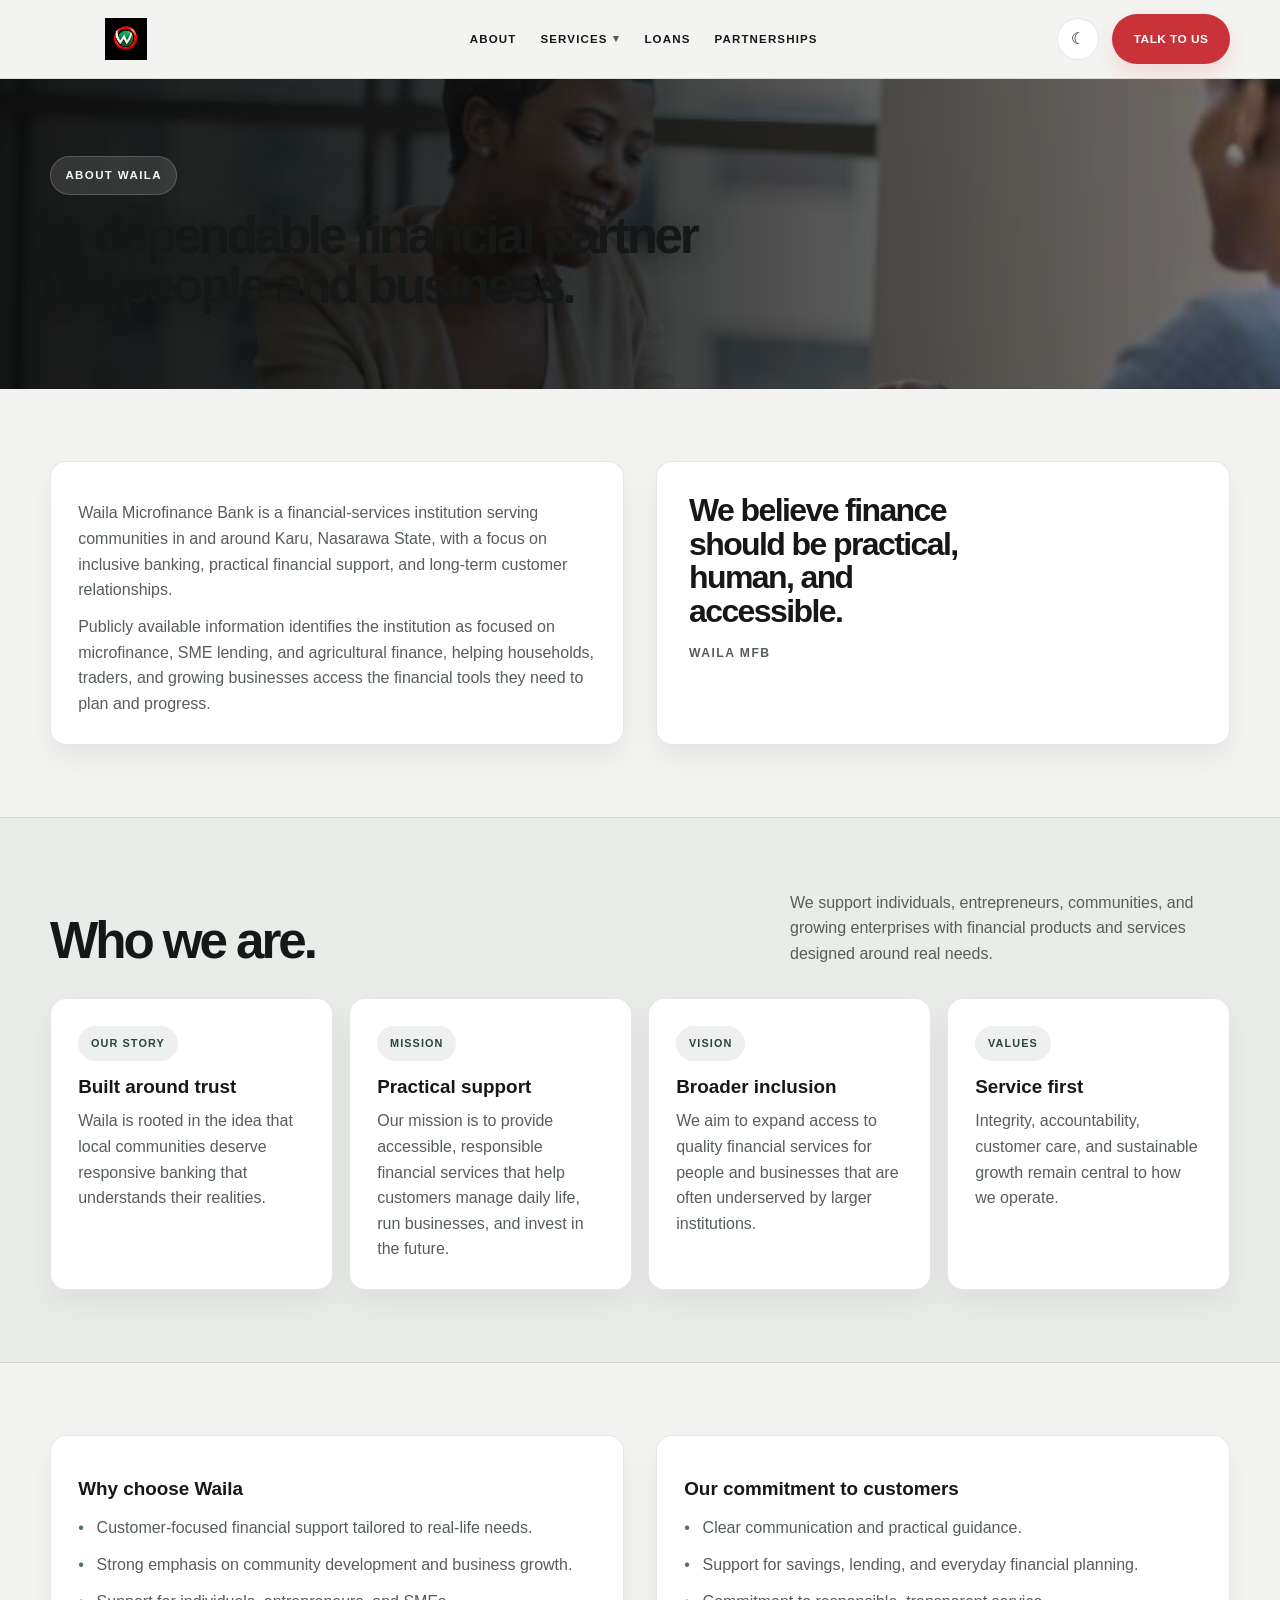
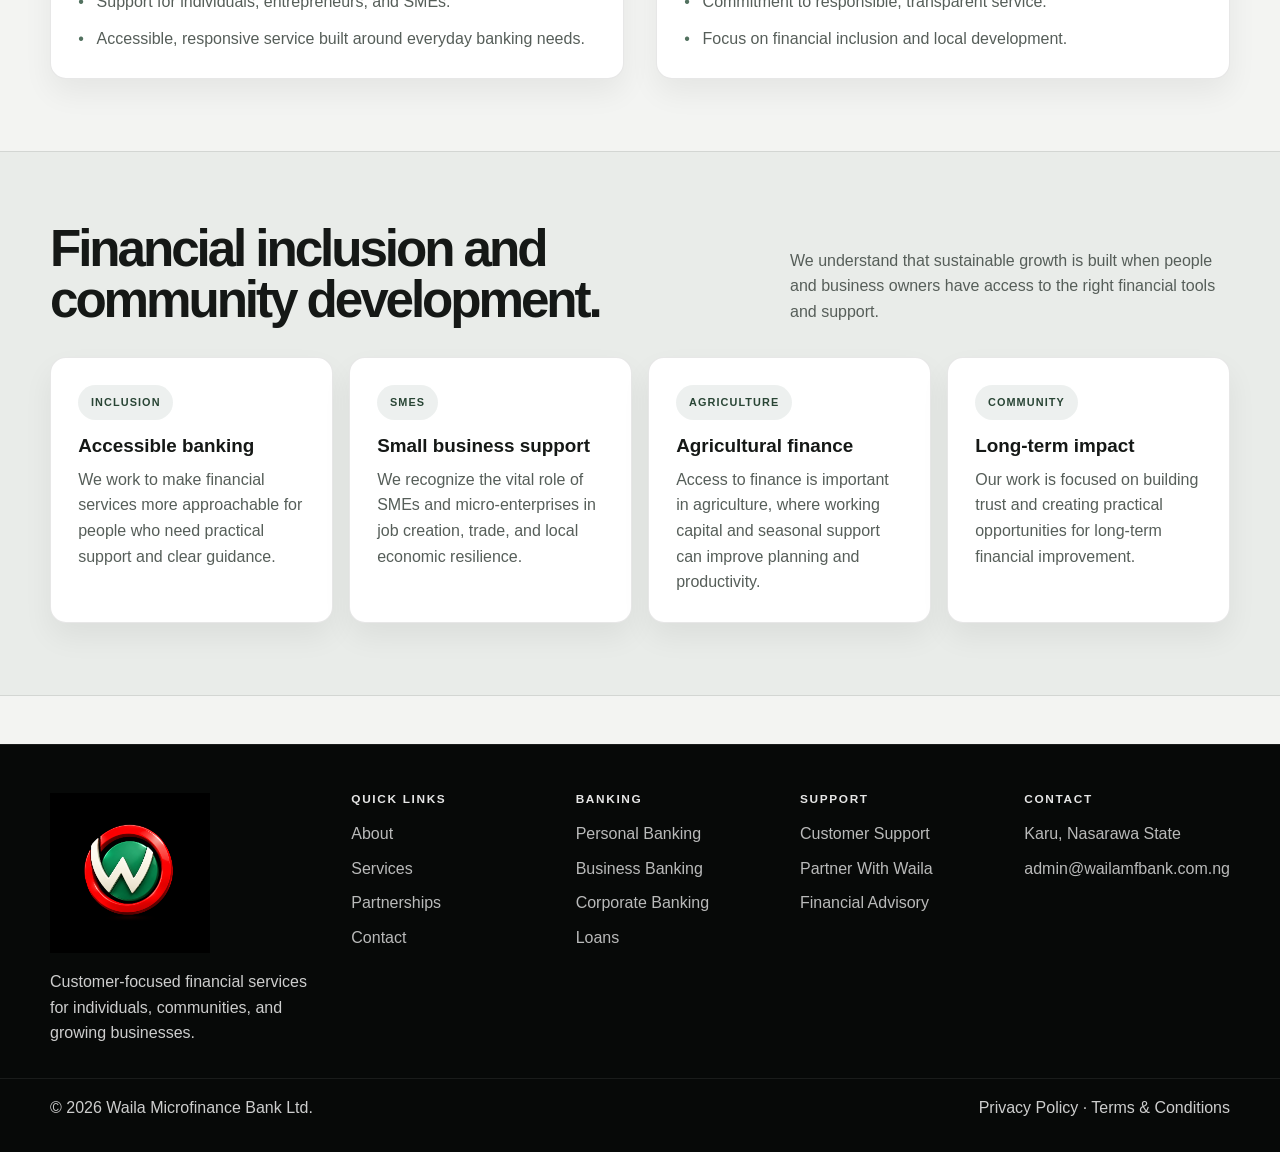
==== commit f0c24f2d: "Update website design" ====
--- a/about.html
+++ b/about.html
@@ -1,5 +1,5 @@
 <!DOCTYPE html>
-<html lang="en" data-theme="dark">
+<html lang="en" data-theme="light">
 <head>
   <meta charset="UTF-8" />
   <meta name="viewport" content="width=device-width, initial-scale=1.0" />
--- a/assets/css/styles.css
+++ b/assets/css/styles.css
@@ -1085,3 +1085,637 @@
     transition-duration: 0.01ms !important;
   }
 }
+
+.home-page {
+  --bg: #f8f7f2;
+  --bg-alt: #f0efe8;
+  --panel: #fffefa;
+  --panel-alt: #f5f4ed;
+  --panel-soft: #ecebe3;
+  --text: #1b2923;
+  --muted: #68736c;
+  --line: rgba(27,41,35,0.12);
+  --green: #47735b;
+  --green-deep: #234a35;
+  --green-soft: rgba(71,115,91,0.1);
+  --green-soft-strong: rgba(71,115,91,0.16);
+  --accent: #bd4237;
+  --shadow: 0 24px 54px rgba(25,40,31,0.14);
+  --shadow-soft: 0 12px 32px rgba(25,40,31,0.08);
+  background: var(--bg);
+}
+
+.home-page .site-header {
+  position: absolute;
+  inset: 0 0 auto;
+  color: #fff;
+  background: rgba(19,43,34,0.86);
+  border: 0;
+  -webkit-backdrop-filter: blur(14px);
+  backdrop-filter: blur(14px);
+}
+
+.home-utility {
+  background: #173426;
+  color: rgba(255,255,255,0.82);
+  font-size: 0.7rem;
+  letter-spacing: 0.035em;
+}
+
+.home-utility .container {
+  min-height: 34px;
+  display: flex;
+  align-items: center;
+  justify-content: space-between;
+  gap: 1rem;
+}
+
+.home-utility a { color: #fff; font-weight: 700; }
+.home-utility a:hover { color: #e7c878; }
+
+.home-page .navbar {
+  min-height: 82px;
+  gap: 1.5rem;
+}
+
+.home-page .brand {
+  min-width: 190px;
+  gap: 0.65rem;
+  color: #fff;
+}
+
+.home-page .brand img {
+  width: 48px;
+  height: 48px;
+  object-fit: contain;
+}
+
+.brand-name {
+  font-family: "Montserrat", "Segoe UI", sans-serif;
+  font-size: 1rem;
+  font-weight: 800;
+  line-height: 1.05;
+  letter-spacing: -0.035em;
+}
+
+.brand-name small {
+  display: block;
+  margin-top: 0.28rem;
+  font-family: "Manrope", "Segoe UI", sans-serif;
+  font-size: 0.57rem;
+  font-weight: 700;
+  letter-spacing: 0.12em;
+  text-transform: uppercase;
+}
+
+.home-page .nav-menu { gap: 1.15rem; }
+
+.home-page .nav-item > button,
+.home-page .nav-item > a {
+  color: rgba(255,255,255,0.9);
+  font-size: 0.7rem;
+  letter-spacing: 0.065em;
+}
+
+.home-page .nav-item > button:hover,
+.home-page .nav-item > a:hover { color: #e7c878; }
+
+.home-page .nav-item .dropdown {
+  background: #fffefa;
+  border-radius: 10px;
+}
+
+.home-page .nav-item .dropdown a { color: #1b2923; }
+.home-page .nav-item .dropdown a:hover { color: #234a35; }
+
+.home-page .header-actions { gap: 0.65rem; }
+
+.home-page .header-actions > .primary-button {
+  padding: 0.8rem 1.1rem;
+  border-radius: 4px;
+  background: #f3e5bd;
+  color: #1b2923;
+  box-shadow: none;
+  font-size: 0.68rem;
+}
+
+.home-page .header-actions > .primary-button:hover {
+  background: #fff8e7;
+}
+
+.home-page .mobile-toggle {
+  border-color: rgba(255,255,255,0.3);
+  background: rgba(255,255,255,0.08);
+  color: #fff;
+}
+
+.home-page .hero {
+  isolation: isolate;
+  display: flex;
+  align-items: center;
+  min-height: min(780px, 100svh);
+  padding: 8.8rem 0 6rem;
+  border: 0;
+  background:
+    linear-gradient(90deg, rgba(15,36,28,0.89) 0%, rgba(19,43,34,0.74) 42%, rgba(19,43,34,0.2) 100%),
+    linear-gradient(0deg, rgba(15,36,28,0.38), transparent 45%),
+    url('../../images/customer.jpg') center 43%/cover no-repeat;
+}
+
+.home-page .hero::after { display: none; }
+
+.home-page .hero-grid {
+  position: relative;
+  z-index: 1;
+  display: block;
+}
+
+.home-page .hero-copy { max-width: 740px; }
+
+.home-page .hero-copy .eyebrow {
+  padding: 0;
+  margin-bottom: 1.35rem;
+  border: 0;
+  border-radius: 0;
+  background: transparent;
+  color: #f0d99d;
+  font-size: 0.72rem;
+  letter-spacing: 0.15em;
+}
+
+.home-page .hero-copy h1 {
+  max-width: 740px;
+  font-family: "Montserrat", "Segoe UI", sans-serif;
+  font-size: clamp(3.5rem, 7vw, 6.6rem);
+  line-height: 0.99;
+  letter-spacing: -0.075em;
+  font-weight: 800;
+}
+
+.home-page .hero-copy h1 span {
+  color: #f0d99d;
+  font-family: "Cormorant Garamond", Georgia, serif;
+  font-weight: 600;
+  font-style: italic;
+  letter-spacing: -0.045em;
+}
+
+.home-page .hero-copy p {
+  max-width: 525px;
+  margin-top: 1.35rem;
+  color: rgba(255,255,255,0.84);
+  font-size: 1rem;
+  line-height: 1.8;
+}
+
+.home-page .cta-row { gap: 0.75rem; margin-top: 1.8rem; }
+
+.home-page .cta-row .primary-button {
+  border-radius: 4px;
+  background: #f3e5bd;
+  color: #1b2923;
+  box-shadow: none;
+}
+
+.home-page .cta-row .primary-button:hover { background: #fff8e7; }
+
+.home-page .cta-row .secondary-button {
+  border-color: rgba(255,255,255,0.55);
+  border-radius: 4px;
+  background: rgba(255,255,255,0.05);
+  color: #fff;
+}
+
+.home-page .cta-row .secondary-button:hover {
+  background: rgba(255,255,255,0.14);
+  border-color: #fff;
+}
+
+.hero-scroll {
+  position: absolute;
+  right: max(24px, calc((100vw - 1180px) / 2));
+  bottom: 2.2rem;
+  z-index: 1;
+  display: flex;
+  align-items: center;
+  gap: 0.7rem;
+  color: rgba(255,255,255,0.86);
+  font-size: 0.66rem;
+  font-weight: 800;
+  letter-spacing: 0.13em;
+  text-transform: uppercase;
+}
+
+.hero-scroll span {
+  display: grid;
+  width: 31px;
+  height: 31px;
+  place-items: center;
+  border: 1px solid rgba(255,255,255,0.5);
+  border-radius: 50%;
+  font-size: 1rem;
+}
+
+.home-quick-links {
+  position: relative;
+  z-index: 2;
+  padding: 0 0.75rem;
+  background: var(--bg);
+}
+
+.quick-links-grid {
+  display: grid;
+  grid-template-columns: repeat(4, minmax(0, 1fr));
+  transform: translateY(-1.4rem);
+  border: 1px solid var(--line);
+  border-radius: 8px;
+  background: var(--panel);
+  box-shadow: var(--shadow-soft);
+}
+
+.quick-link {
+  display: grid;
+  grid-template-columns: 42px minmax(0,1fr) 20px;
+  align-items: center;
+  gap: 0.8rem;
+  min-height: 104px;
+  padding: 1.15rem 1rem;
+  border-right: 1px solid var(--line);
+  transition: background 0.2s ease, transform 0.2s ease;
+}
+
+.quick-link:first-child { border-radius: 8px 0 0 8px; }
+.quick-link:last-child { border-right: 0; border-radius: 0 8px 8px 0; }
+.quick-link:hover { background: #f2f2e9; transform: translateY(-2px); }
+
+.quick-link-icon {
+  display: grid;
+  width: 38px;
+  height: 38px;
+  place-items: center;
+  border-radius: 50%;
+  background: var(--green-soft);
+  color: var(--green-deep);
+  font-size: 0.64rem;
+  font-weight: 800;
+}
+
+.quick-link small,
+.quick-link strong { display: block; }
+
+.quick-link small {
+  color: var(--muted);
+  font-size: 0.65rem;
+  letter-spacing: 0.045em;
+}
+
+.quick-link strong {
+  margin-top: 0.18rem;
+  color: var(--text);
+  font-size: 0.81rem;
+  line-height: 1.35;
+}
+
+.quick-link-arrow {
+  color: var(--green-deep);
+  font-size: 1.1rem;
+}
+
+.home-page .section { padding: 5.2rem 0; }
+
+.welcome-grid {
+  display: grid;
+  grid-template-columns: 0.95fr 1.05fr;
+  align-items: center;
+  gap: clamp(2.4rem, 7vw, 6.5rem);
+}
+
+.welcome-image-wrap { position: relative; }
+
+.welcome-image {
+  width: 100%;
+  height: 420px;
+  border-radius: 5px;
+  object-fit: cover;
+  object-position: center 42%;
+}
+
+.image-caption {
+  position: absolute;
+  right: -1rem;
+  bottom: 1.2rem;
+  display: flex;
+  align-items: center;
+  justify-content: space-between;
+  gap: 2rem;
+  min-width: 225px;
+  padding: 0.95rem 1.1rem;
+  background: #f3e5bd;
+  color: #1b2923;
+  font-family: "Cormorant Garamond", Georgia, serif;
+  font-size: 1.14rem;
+  font-weight: 700;
+}
+
+.image-caption span:last-child { color: var(--accent); font-size: 1.4rem; }
+
+.home-kicker {
+  display: inline-block;
+  color: var(--green);
+  font-size: 0.68rem;
+  font-weight: 800;
+  letter-spacing: 0.14em;
+  text-transform: uppercase;
+}
+
+.welcome-copy h2,
+.home-page .section-header h2,
+.digital-copy h2,
+.home-contact h2 {
+  margin-top: 0.9rem;
+  color: var(--text);
+  font-family: "Montserrat", "Segoe UI", sans-serif;
+  font-size: clamp(2.4rem, 4.4vw, 4rem);
+  font-weight: 700;
+  line-height: 1.04;
+  letter-spacing: -0.065em;
+}
+
+.welcome-copy h2 em {
+  color: var(--green);
+  font-family: "Cormorant Garamond", Georgia, serif;
+  font-size: 1.18em;
+  font-weight: 600;
+}
+
+.welcome-copy p {
+  max-width: 510px;
+  margin-top: 1rem;
+  color: var(--muted);
+  font-size: 0.94rem;
+  line-height: 1.85;
+}
+
+.text-link {
+  display: inline-flex;
+  align-items: center;
+  gap: 0.65rem;
+  margin-top: 1.35rem;
+  color: var(--green-deep);
+  font-size: 0.74rem;
+  font-weight: 800;
+  letter-spacing: 0.06em;
+  text-transform: uppercase;
+}
+
+.text-link span { color: var(--accent); font-size: 1.05rem; }
+.text-link:hover { color: var(--accent); }
+
+.home-services {
+  background: #f0efe8;
+  border-top: 1px solid var(--line);
+  border-bottom: 1px solid var(--line);
+}
+
+.home-page .section-header {
+  align-items: flex-end;
+  margin-bottom: 2.2rem;
+}
+
+.home-page .section-header h2 { margin-top: 0.75rem; }
+
+.home-page .section-header p {
+  max-width: 370px;
+  color: var(--muted);
+  font-size: 0.9rem;
+  line-height: 1.8;
+}
+
+.home-service-grid {
+  display: grid;
+  grid-template-columns: repeat(3, minmax(0, 1fr));
+  gap: 1rem;
+}
+
+.home-service-card {
+  display: flex;
+  min-height: 260px;
+  flex-direction: column;
+  align-items: flex-start;
+  padding: 1.7rem;
+  border: 1px solid var(--line);
+  border-radius: 5px;
+  background: var(--panel);
+  box-shadow: 0 8px 22px rgba(25,40,31,0.035);
+  transition: transform 0.2s ease, box-shadow 0.2s ease, border-color 0.2s ease;
+}
+
+.home-service-card:hover {
+  transform: translateY(-4px);
+  border-color: rgba(71,115,91,0.38);
+  box-shadow: var(--shadow-soft);
+}
+
+.service-index {
+  color: var(--green);
+  font-size: 0.63rem;
+  font-weight: 800;
+  letter-spacing: 0.14em;
+}
+
+.home-service-card h3 {
+  margin-top: 1.7rem;
+  color: var(--text);
+  font-family: "Montserrat", "Segoe UI", sans-serif;
+  font-size: 1.45rem;
+  line-height: 1.15;
+  letter-spacing: -0.05em;
+}
+
+.home-service-card p {
+  margin-top: 0.75rem;
+  color: var(--muted);
+  font-size: 0.84rem;
+  line-height: 1.75;
+}
+
+.service-card-link {
+  display: flex;
+  justify-content: space-between;
+  width: 100%;
+  gap: 0.5rem;
+  margin-top: auto;
+  padding-top: 1.4rem;
+  color: var(--green-deep);
+  font-size: 0.7rem;
+  font-weight: 800;
+}
+
+.service-card-link span { color: var(--accent); font-size: 1rem; }
+
+.home-digital {
+  overflow: hidden;
+  padding: 5rem 0;
+  background: #234a35;
+  color: #fff;
+}
+
+.digital-grid {
+  display: grid;
+  grid-template-columns: 0.9fr 1.1fr;
+  align-items: center;
+  gap: 3rem;
+}
+
+.digital-copy .home-kicker { color: #f0d99d; }
+.digital-copy h2 { color: #fff; }
+
+.digital-copy p {
+  max-width: 420px;
+  margin: 1rem 0 1.5rem;
+  color: rgba(255,255,255,0.77);
+  font-size: 0.9rem;
+  line-height: 1.8;
+}
+
+.digital-copy .primary-button {
+  border-radius: 4px;
+  background: #f3e5bd;
+  color: #1b2923;
+  box-shadow: none;
+}
+
+.digital-grid > img {
+  width: 100%;
+  height: 360px;
+  border-radius: 5px;
+  object-fit: cover;
+}
+
+.home-contact {
+  padding: 4.4rem 0;
+  background: #f3e5bd;
+}
+
+.home-contact-inner {
+  display: grid;
+  grid-template-columns: 1fr 0.7fr;
+  align-items: end;
+  gap: 3rem;
+}
+
+.home-contact .home-kicker { color: #596f4f; }
+.home-contact h2 { font-size: clamp(2.5rem, 4.4vw, 3.8rem); }
+
+.home-contact-details {
+  display: flex;
+  flex-direction: column;
+  align-items: flex-start;
+}
+
+.home-contact-details p {
+  max-width: 420px;
+  color: #4d5a4d;
+  font-size: 0.88rem;
+  line-height: 1.75;
+}
+
+.home-contact-details > a:not(.text-link) {
+  margin-top: 0.8rem;
+  color: #1b2923;
+  font-size: 1.2rem;
+  font-weight: 800;
+}
+
+.home-contact .text-link { margin-top: 1rem; }
+.home-page .page-footer { margin-top: 0; }
+
+@media (max-width: 980px) {
+  .home-page .nav-menu {
+    top: calc(100% + 8px);
+    border-color: rgba(255,255,255,0.14);
+    background: #234a35;
+  }
+
+  .home-page .nav-item > button,
+  .home-page .nav-item > a { color: #fff; }
+
+  .home-page .nav-item .dropdown {
+    background: rgba(255,255,255,0.08);
+    border-color: rgba(255,255,255,0.12);
+  }
+
+  .home-page .nav-item .dropdown a { color: rgba(255,255,255,0.9); }
+
+  .quick-links-grid { grid-template-columns: repeat(2, minmax(0,1fr)); }
+  .quick-link:nth-child(2) { border-right: 0; }
+  .quick-link:nth-child(-n+2) { border-bottom: 1px solid var(--line); }
+  .quick-link:first-child { border-radius: 8px 0 0 0; }
+  .quick-link:nth-child(2) { border-radius: 0 8px 0 0; }
+  .quick-link:nth-child(3) { border-radius: 0 0 0 8px; }
+  .quick-link:last-child { border-radius: 0 0 8px 0; }
+
+  .welcome-grid { gap: 2.5rem; }
+  .welcome-image { height: 360px; }
+}
+
+@media (max-width: 640px) {
+  .home-utility { font-size: 0.61rem; }
+  .home-utility .container { min-height: 31px; }
+  .home-utility .container > span { max-width: 58%; }
+  .home-page .navbar { min-height: 70px; gap: 0.5rem; }
+  .home-page .brand { gap: 0.4rem; }
+  .home-page .brand img { width: 40px; height: 40px; }
+  .brand-name { font-size: 0.85rem; }
+  .brand-name small { font-size: 0.48rem; }
+  .home-page .hero {
+    min-height: 680px;
+    min-height: 88svh;
+    padding: 8.7rem 0 5.2rem;
+    background-position: 57% center;
+  }
+  .home-page .hero-copy h1 { font-size: clamp(3rem, 12vw, 4.4rem); }
+  .home-page .hero-copy p { max-width: 440px; font-size: 0.92rem; }
+  .home-page .cta-row { flex-direction: column; align-items: stretch; }
+  .home-page .cta-row .primary-button,
+  .home-page .cta-row .secondary-button { width: 100%; }
+  .hero-scroll { right: 20px; bottom: 1.2rem; }
+  .quick-links-grid { grid-template-columns: 1fr; transform: translateY(-1rem); }
+  .quick-link {
+    min-height: 80px;
+    border-right: 0;
+    border-bottom: 1px solid var(--line);
+  }
+  .quick-link:last-child { border-bottom: 0; }
+  .quick-link:first-child,
+  .quick-link:nth-child(2),
+  .quick-link:nth-child(3),
+  .quick-link:last-child { border-radius: 0; }
+  .quick-link:first-child { border-radius: 8px 8px 0 0; }
+  .quick-link:last-child { border-radius: 0 0 8px 8px; }
+  .home-page .section { padding: 3.7rem 0; }
+  .welcome-grid,
+  .digital-grid,
+  .home-contact-inner { grid-template-columns: 1fr; gap: 2rem; }
+  .welcome-image { height: 290px; }
+  .image-caption { right: -0.35rem; bottom: 0.8rem; }
+  .welcome-copy h2,
+  .home-page .section-header h2,
+  .digital-copy h2,
+  .home-contact h2 { font-size: clamp(2.3rem, 10vw, 3.2rem); }
+  .home-page .section-header { display: grid; gap: 0.8rem; }
+  .home-service-grid { grid-template-columns: 1fr; }
+  .home-service-card { min-height: 230px; }
+  .home-digital { padding: 3.8rem 0; }
+  .digital-grid > img { height: 270px; }
+  .home-contact { padding: 3.5rem 0; }
+  .home-page .footer-grid { grid-template-columns: repeat(2, minmax(0,1fr)); }
+  .home-page .footer-brand { grid-column: 1 / -1; }
+  .home-page .footer-col p,
+  .home-page .footer-col a { overflow-wrap: anywhere; }
+}
+
+@media (prefers-reduced-motion: reduce) {
+  .quick-link,
+  .home-service-card { transition: none; }
+}
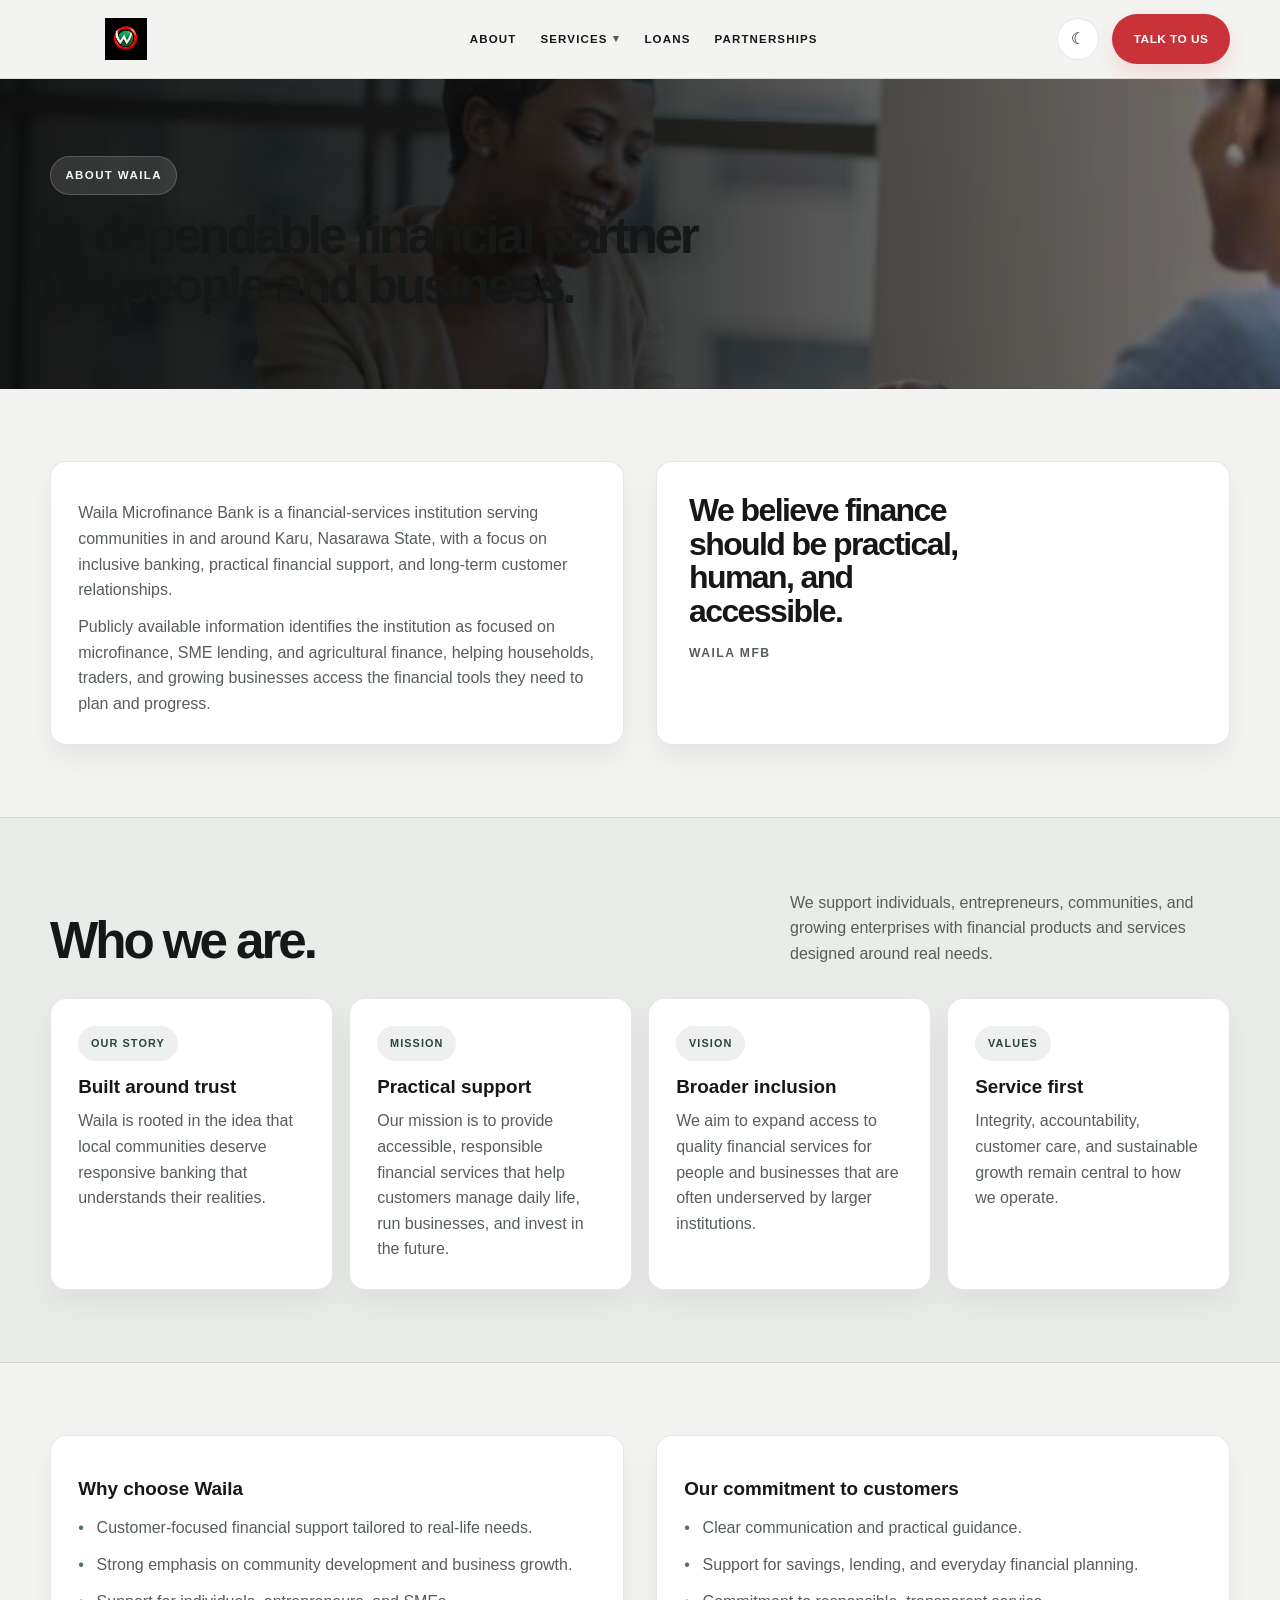
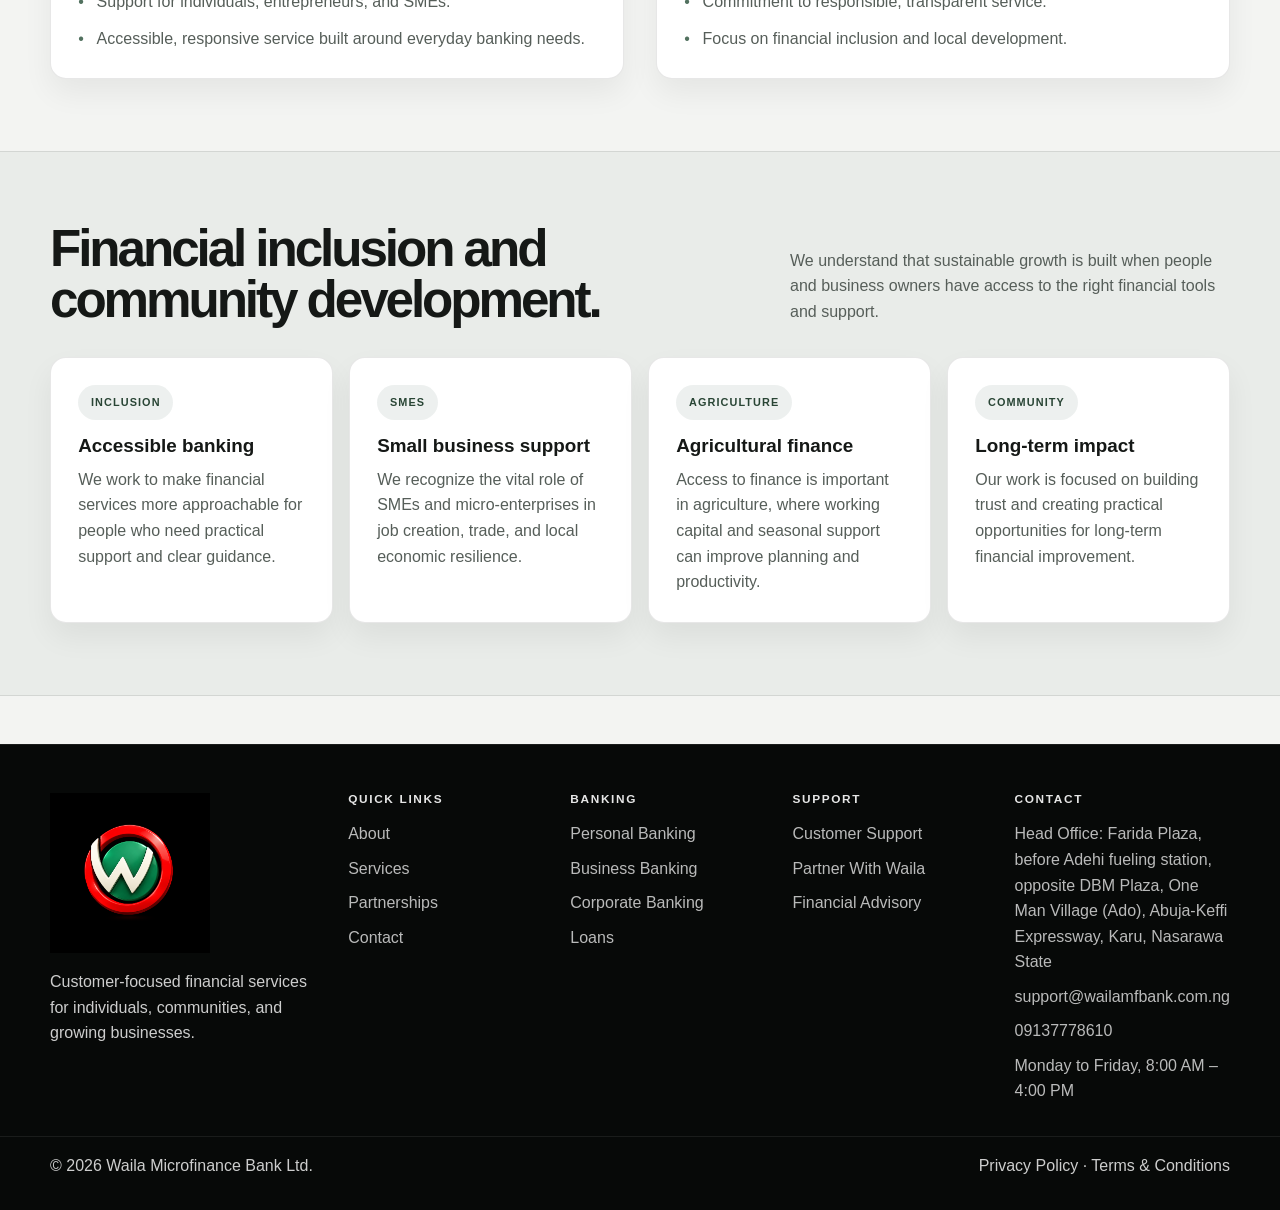
==== commit bbfdfdda: "Update website design" ====
--- a/about.html
+++ b/about.html
@@ -176,8 +176,10 @@
       </div>
       <div class="footer-col">
         <h4>Contact</h4>
-        <p>Karu, Nasarawa State</p>
-        <p>admin@wailamfbank.com.ng</p>
+        <p>Head Office: Farida Plaza, before Adehi fueling station, opposite DBM Plaza, One Man Village (Ado), Abuja-Keffi Expressway, Karu, Nasarawa State</p>
+        <a href="mailto:support@wailamfbank.com.ng">support@wailamfbank.com.ng</a>
+        <a href="tel:09137778610">09137778610</a>
+        <p>Monday to Friday, 8:00 AM – 4:00 PM</p>
       </div>
     </div>
     <div class="footer-bottom">
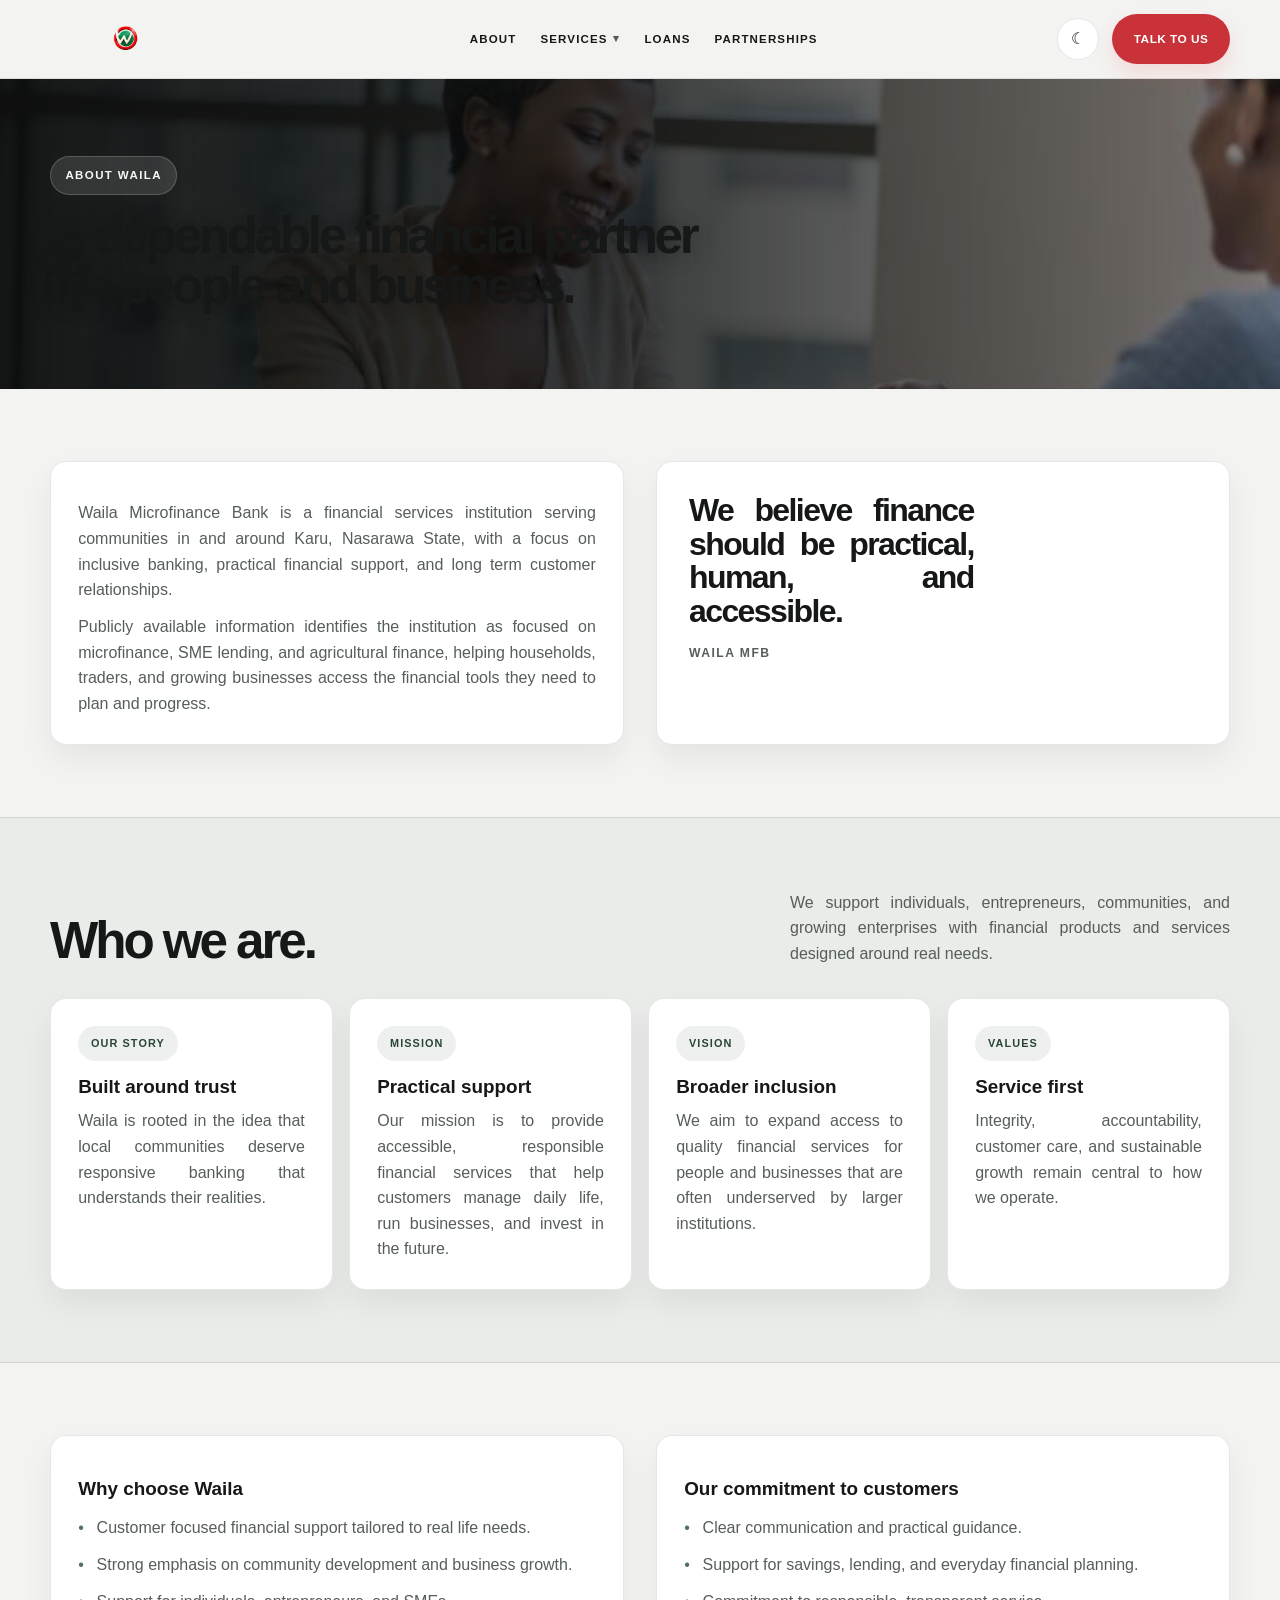
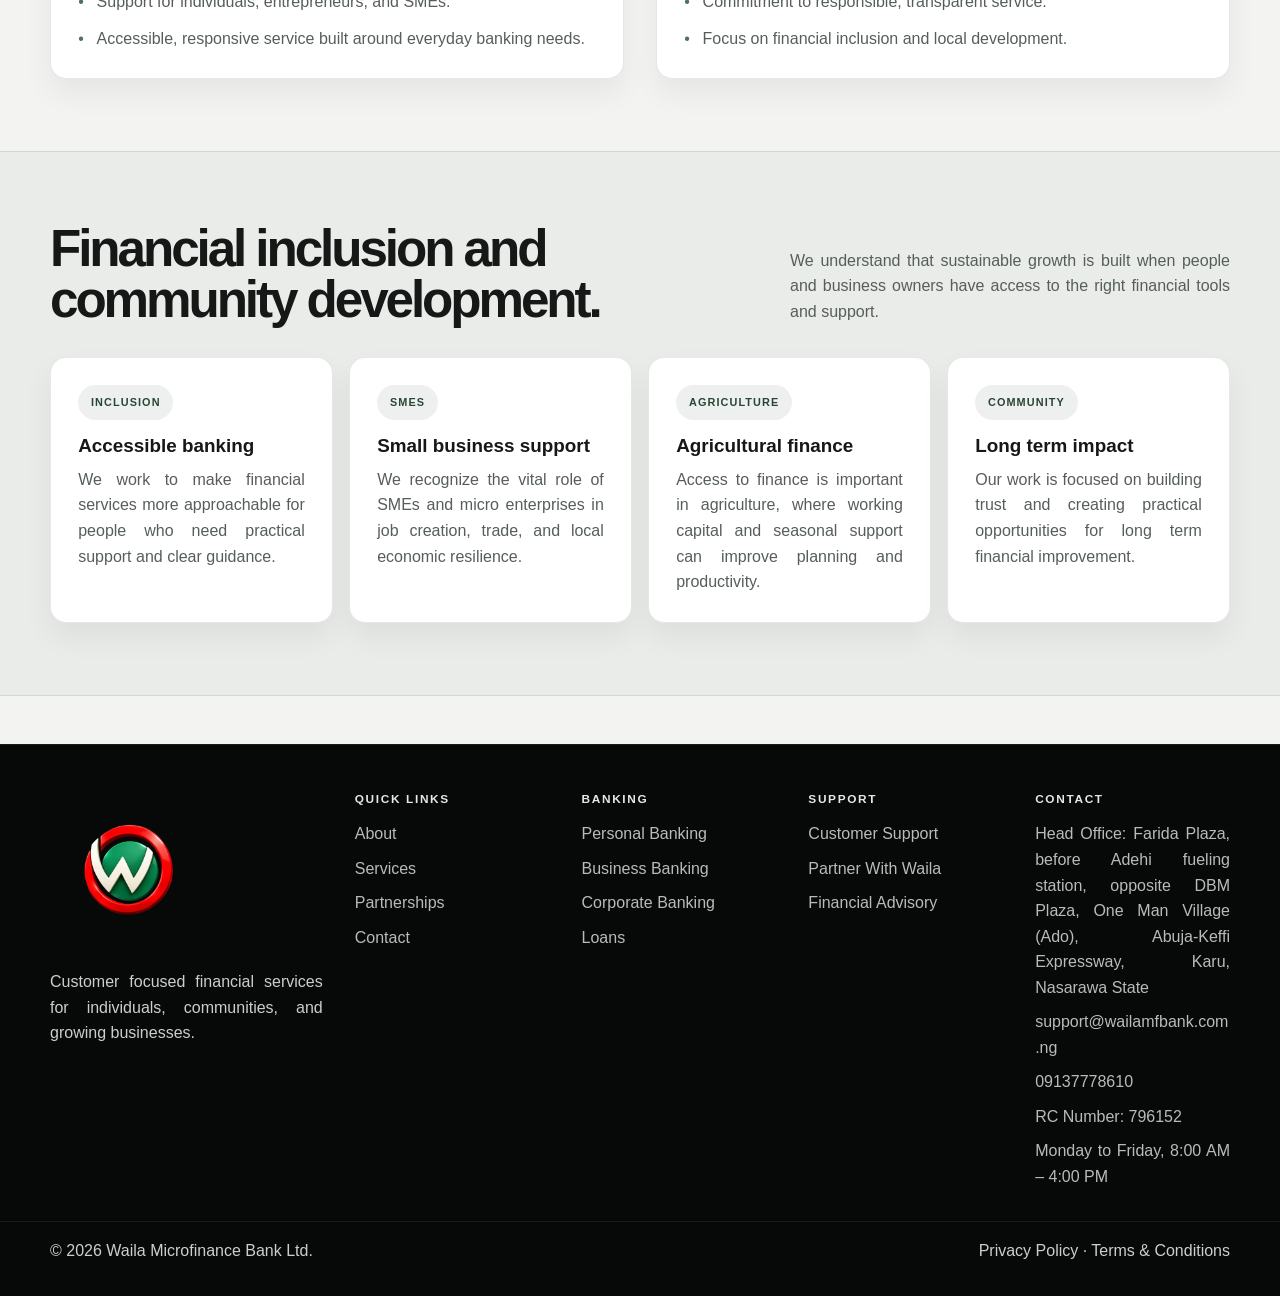
==== commit d3aaecdc: "Update website design" ====
--- a/about.html
+++ b/about.html
@@ -6,7 +6,7 @@
   <title>About Waila Microfinance Bank | Waila MFB</title>
   <meta name="description" content="Learn about Waila Microfinance Bank, its mission, customer focus, and commitment to financial inclusion in Karu, Nasarawa State." />
   <meta property="og:title" content="About Waila Microfinance Bank" />
-  <meta property="og:description" content="A customer-focused microfinance institution supporting individuals, entrepreneurs, and communities." />
+  <meta property="og:description" content="A customer focused microfinance institution supporting individuals, entrepreneurs, and communities." />
   <link rel="stylesheet" href="assets/css/styles.css" />
 </head>
 <body>
@@ -24,7 +24,6 @@
             <a href="services.html">All Services</a>
             <a href="personal-banking.html">Personal Banking</a>
             <a href="business-banking.html">Business Banking</a>
-            <a href="corporate-banking.html">Corporate Banking</a>
           </div>
         </div>
         <div class="nav-item"><a href="loans.html">Loans</a></div>
@@ -50,7 +49,7 @@
     <section class="section">
       <div class="container split-grid">
         <div class="overview-card">
-          <p>Waila Microfinance Bank is a financial-services institution serving communities in and around Karu, Nasarawa State, with a focus on inclusive banking, practical financial support, and long-term customer relationships.</p>
+          <p>Waila Microfinance Bank is a financial services institution serving communities in and around Karu, Nasarawa State, with a focus on inclusive banking, practical financial support, and long term customer relationships.</p>
           <p>Publicly available information identifies the institution as focused on microfinance, SME lending, and agricultural finance, helping households, traders, and growing businesses access the financial tools they need to plan and progress.</p>
         </div>
         <div class="quote-card">
@@ -97,7 +96,7 @@
         <div class="list-card">
           <h3>Why choose Waila</h3>
           <ul>
-            <li>Customer-focused financial support tailored to real-life needs.</li>
+            <li>Customer focused financial support tailored to real life needs.</li>
             <li>Strong emphasis on community development and business growth.</li>
             <li>Support for individuals, entrepreneurs, and SMEs.</li>
             <li>Accessible, responsive service built around everyday banking needs.</li>
@@ -131,7 +130,7 @@
           <article class="card">
             <span class="tag">SMEs</span>
             <h3>Small business support</h3>
-            <p>We recognize the vital role of SMEs and micro-enterprises in job creation, trade, and local economic resilience.</p>
+            <p>We recognize the vital role of SMEs and micro enterprises in job creation, trade, and local economic resilience.</p>
           </article>
           <article class="card">
             <span class="tag">Agriculture</span>
@@ -140,8 +139,8 @@
           </article>
           <article class="card">
             <span class="tag">Community</span>
-            <h3>Long-term impact</h3>
-            <p>Our work is focused on building trust and creating practical opportunities for long-term financial improvement.</p>
+            <h3>Long term impact</h3>
+            <p>Our work is focused on building trust and creating practical opportunities for long term financial improvement.</p>
           </article>
         </div>
       </div>
@@ -152,7 +151,7 @@
     <div class="container footer-grid">
       <div class="footer-brand">
         <img src="images/logo.png" alt="Waila logo" />
-        <p>Customer-focused financial services for individuals, communities, and growing businesses.</p>
+        <p>Customer focused financial services for individuals, communities, and growing businesses.</p>
       </div>
       <div class="footer-col">
         <h4>Quick Links</h4>
@@ -179,6 +178,7 @@
         <p>Head Office: Farida Plaza, before Adehi fueling station, opposite DBM Plaza, One Man Village (Ado), Abuja-Keffi Expressway, Karu, Nasarawa State</p>
         <a href="mailto:support@wailamfbank.com.ng">support@wailamfbank.com.ng</a>
         <a href="tel:09137778610">09137778610</a>
+        <p>RC Number: 796152</p>
         <p>Monday to Friday, 8:00 AM – 4:00 PM</p>
       </div>
     </div>
--- a/assets/css/styles.css
+++ b/assets/css/styles.css
@@ -46,6 +46,7 @@
   line-height: 1.6;
   transition: background 0.2s ease, color 0.2s ease;
 }
+p { text-align: justify; }
 a { color: inherit; text-decoration: none; }
 img { max-width: 100%; display: block; }
 button, input, textarea, select { font: inherit; }
@@ -58,6 +59,9 @@
 .footer-col a:hover {
   color: #fff;
 }
+
+.footer-col a,
+.footer-col p { overflow-wrap: anywhere; }
 
 .site-header {
   position: sticky;
@@ -1087,18 +1091,18 @@
 }
 
 .home-page {
-  --bg: #f8f7f2;
-  --bg-alt: #f0efe8;
-  --panel: #fffefa;
-  --panel-alt: #f5f4ed;
-  --panel-soft: #ecebe3;
-  --text: #1b2923;
-  --muted: #68736c;
-  --line: rgba(27,41,35,0.12);
-  --green: #47735b;
-  --green-deep: #234a35;
-  --green-soft: rgba(71,115,91,0.1);
-  --green-soft-strong: rgba(71,115,91,0.16);
+  --bg: #f5f5f3;
+  --bg-alt: #ebedeb;
+  --panel: #fff;
+  --panel-alt: #f7f7f6;
+  --panel-soft: #e8eae8;
+  --text: #1b1d1c;
+  --muted: #606563;
+  --line: rgba(27,29,28,0.12);
+  --green: #646b67;
+  --green-deep: #353a37;
+  --green-soft: rgba(75,82,78,0.1);
+  --green-soft-strong: rgba(75,82,78,0.16);
   --accent: #bd4237;
   --shadow: 0 24px 54px rgba(25,40,31,0.14);
   --shadow-soft: 0 12px 32px rgba(25,40,31,0.08);
@@ -1109,14 +1113,14 @@
   position: absolute;
   inset: 0 0 auto;
   color: #fff;
-  background: rgba(19,43,34,0.86);
+  background: rgba(25,27,26,0.9);
   border: 0;
   -webkit-backdrop-filter: blur(14px);
   backdrop-filter: blur(14px);
 }
 
 .home-utility {
-  background: #173426;
+  background: #111312;
   color: rgba(255,255,255,0.82);
   font-size: 0.7rem;
   letter-spacing: 0.035em;
@@ -1131,7 +1135,7 @@
 }
 
 .home-utility a { color: #fff; font-weight: 700; }
-.home-utility a:hover { color: #e7c878; }
+.home-utility a:hover { color: #f06b6e; }
 
 .home-page .navbar {
   min-height: 82px;
@@ -1178,7 +1182,7 @@
 }
 
 .home-page .nav-item > button:hover,
-.home-page .nav-item > a:hover { color: #e7c878; }
+.home-page .nav-item > a:hover { color: #f06b6e; }
 
 .home-page .nav-item .dropdown {
   background: #fffefa;
@@ -1193,14 +1197,14 @@
 .home-page .header-actions > .primary-button {
   padding: 0.8rem 1.1rem;
   border-radius: 4px;
-  background: #f3e5bd;
-  color: #1b2923;
+  background: #e5484d;
+  color: #fff;
   box-shadow: none;
   font-size: 0.68rem;
 }
 
 .home-page .header-actions > .primary-button:hover {
-  background: #fff8e7;
+  background: #c83238;
 }
 
 .home-page .mobile-toggle {
@@ -1238,7 +1242,7 @@
   border: 0;
   border-radius: 0;
   background: transparent;
-  color: #f0d99d;
+  color: #ff8589;
   font-size: 0.72rem;
   letter-spacing: 0.15em;
 }
@@ -1253,7 +1257,7 @@
 }
 
 .home-page .hero-copy h1 span {
-  color: #f0d99d;
+  color: #ff8589;
   font-family: "Cormorant Garamond", Georgia, serif;
   font-weight: 600;
   font-style: italic;
@@ -1272,12 +1276,12 @@
 
 .home-page .cta-row .primary-button {
   border-radius: 4px;
-  background: #f3e5bd;
-  color: #1b2923;
+  background: #e5484d;
+  color: #fff;
   box-shadow: none;
 }
 
-.home-page .cta-row .primary-button:hover { background: #fff8e7; }
+.home-page .cta-row .primary-button:hover { background: #c83238; }
 
 .home-page .cta-row .secondary-button {
   border-color: rgba(255,255,255,0.55);
@@ -1410,8 +1414,8 @@
   gap: 2rem;
   min-width: 225px;
   padding: 0.95rem 1.1rem;
-  background: #f3e5bd;
-  color: #1b2923;
+  background: #222523;
+  color: #fff;
   font-family: "Cormorant Garamond", Georgia, serif;
   font-size: 1.14rem;
   font-weight: 700;
@@ -1556,7 +1560,7 @@
 .home-digital {
   overflow: hidden;
   padding: 5rem 0;
-  background: #234a35;
+  background: #1e211f;
   color: #fff;
 }
 
@@ -1567,7 +1571,7 @@
   gap: 3rem;
 }
 
-.digital-copy .home-kicker { color: #f0d99d; }
+.digital-copy .home-kicker { color: #ff8589; }
 .digital-copy h2 { color: #fff; }
 
 .digital-copy p {
@@ -1580,10 +1584,12 @@
 
 .digital-copy .primary-button {
   border-radius: 4px;
-  background: #f3e5bd;
-  color: #1b2923;
+  background: #e5484d;
+  color: #fff;
   box-shadow: none;
 }
+
+.digital-copy .primary-button:hover { background: #c83238; }
 
 .digital-grid > img {
   width: 100%;
@@ -1594,7 +1600,7 @@
 
 .home-contact {
   padding: 4.4rem 0;
-  background: #f3e5bd;
+  background: #e7e9e7;
 }
 
 .home-contact-inner {
@@ -1604,7 +1610,7 @@
   gap: 3rem;
 }
 
-.home-contact .home-kicker { color: #596f4f; }
+.home-contact .home-kicker { color: #a52e33; }
 .home-contact h2 { font-size: clamp(2.5rem, 4.4vw, 3.8rem); }
 
 .home-contact-details {
@@ -1615,14 +1621,14 @@
 
 .home-contact-details p {
   max-width: 420px;
-  color: #4d5a4d;
+  color: #535856;
   font-size: 0.88rem;
   line-height: 1.75;
 }
 
 .home-contact-details > a:not(.text-link) {
   margin-top: 0.8rem;
-  color: #1b2923;
+  color: #1b1d1c;
   font-size: 1.2rem;
   font-weight: 800;
 }
@@ -1634,7 +1640,7 @@
   .home-page .nav-menu {
     top: calc(100% + 8px);
     border-color: rgba(255,255,255,0.14);
-    background: #234a35;
+    background: #242725;
   }
 
   .home-page .nav-item > button,
@@ -1719,3 +1725,332 @@
   .quick-link,
   .home-service-card { transition: none; }
 }
+
+.home-page .home-hero {
+  min-height: min(800px, 100svh);
+  padding: 0;
+  background: #171917;
+}
+
+.home-hero-slider {
+  position: absolute;
+  inset: 0;
+  overflow: hidden;
+  isolation: isolate;
+}
+
+.home-hero-slide {
+  position: absolute;
+  inset: 0;
+  display: flex;
+  align-items: center;
+  justify-content: center;
+  overflow: hidden;
+  opacity: 0;
+  visibility: hidden;
+  pointer-events: none;
+  transition: opacity 0.7s ease, visibility 0.7s ease;
+}
+
+.home-hero-slide.is-active {
+  z-index: 1;
+  opacity: 1;
+  visibility: visible;
+  pointer-events: auto;
+}
+
+.home-hero-slide > img {
+  position: absolute;
+  z-index: -2;
+  inset: 0;
+  width: 100%;
+  height: 100%;
+  object-fit: cover;
+  object-position: center 45%;
+}
+
+.home-hero-slide::after {
+  position: absolute;
+  z-index: -1;
+  inset: 0;
+  background: linear-gradient(90deg, rgba(11,13,12,0.77), rgba(11,13,12,0.58) 50%, rgba(11,13,12,0.73));
+  content: "";
+}
+
+.home-hero-content {
+  width: min(900px, calc(100% - 40px));
+  padding: 150px 0 112px;
+  color: #fff;
+  text-align: center;
+}
+
+.home-hero-kicker {
+  display: block;
+  margin-bottom: 1rem;
+  color: #f06b6e;
+  font-size: 0.75rem;
+  font-weight: 800;
+  letter-spacing: 0.16em;
+  line-height: 1.5;
+  text-transform: uppercase;
+}
+
+.home-hero-content h1,
+.home-hero-content h2 {
+  max-width: 900px;
+  margin: 0 auto;
+  color: #fff;
+  font-family: "Montserrat", "Segoe UI", sans-serif;
+  font-size: clamp(2.5rem, 5.2vw, 4.8rem);
+  font-weight: 800;
+  line-height: 1.08;
+  letter-spacing: -0.06em;
+  text-align: center;
+  text-shadow: 0 3px 24px rgba(0,0,0,0.32);
+}
+
+.home-hero-content p {
+  max-width: 640px;
+  margin: 1.1rem auto 1.6rem;
+  color: rgba(255,255,255,0.88);
+  font-size: clamp(0.9rem, 1.5vw, 1.05rem);
+  line-height: 1.8;
+  text-align: center;
+}
+
+.home-hero-content .primary-button {
+  border: 1px solid #e5484d;
+  border-radius: 4px;
+  background: #e5484d;
+  color: #fff;
+  box-shadow: 0 12px 28px rgba(229,72,77,0.25);
+}
+
+.home-hero-content .primary-button:hover {
+  background: #c83238;
+  border-color: #c83238;
+}
+
+.home-hero-controls {
+  position: absolute;
+  right: 0;
+  bottom: 0;
+  left: 0;
+  z-index: 2;
+  display: flex;
+  min-height: 72px;
+  align-items: center;
+  justify-content: center;
+  gap: 1.2rem;
+  border-top: 1px solid rgba(255,255,255,0.2);
+  background: rgba(9,12,10,0.35);
+}
+
+.hero-arrow {
+  display: grid;
+  width: 38px;
+  height: 38px;
+  place-items: center;
+  border: 1px solid rgba(255,255,255,0.45);
+  border-radius: 50%;
+  background: transparent;
+  color: #fff;
+  cursor: pointer;
+  transition: background 0.2s ease, border-color 0.2s ease;
+}
+
+.hero-arrow:hover,
+.hero-arrow:focus-visible {
+  border-color: #e5484d;
+  background: #e5484d;
+}
+
+.hero-indicators {
+  display: flex;
+  align-items: center;
+  gap: 0.55rem;
+}
+
+.hero-indicators button {
+  width: 9px;
+  height: 9px;
+  padding: 0;
+  border: 0;
+  border-radius: 99px;
+  background: rgba(255,255,255,0.48);
+  cursor: pointer;
+  transition: width 0.25s ease, background 0.25s ease;
+}
+
+.hero-indicators button[aria-current="true"] {
+  width: 28px;
+  background: #e5484d;
+}
+
+.hero-slide-count {
+  color: rgba(255,255,255,0.8);
+  font-size: 0.68rem;
+  font-variant-numeric: tabular-nums;
+  font-weight: 700;
+  letter-spacing: 0.12em;
+}
+
+.package-grid {
+  display: grid;
+  grid-template-columns: repeat(2, minmax(0, 1fr));
+  gap: 1.25rem;
+}
+
+.package-card {
+  display: flex;
+  min-width: 0;
+  flex-direction: column;
+  overflow: hidden;
+  border: 1px solid #3a3d3b;
+  border-radius: 8px;
+  background: #202220;
+  box-shadow: 0 18px 38px rgba(0,0,0,0.14);
+  scroll-margin-top: 2rem;
+  transition: transform 0.25s ease, border-color 0.25s ease, box-shadow 0.25s ease;
+}
+
+.package-card:target {
+  border-color: #e5484d;
+  box-shadow: 0 0 0 3px rgba(229,72,77,0.2), 0 18px 38px rgba(0,0,0,0.14);
+}
+
+.package-card:hover {
+  transform: translateY(-3px);
+  border-color: rgba(229,72,77,0.7);
+}
+
+.package-card > img {
+  width: 100%;
+  height: 235px;
+  object-fit: cover;
+  object-position: center 45%;
+}
+
+.package-card-content {
+  display: flex;
+  flex: 1;
+  flex-direction: column;
+  align-items: flex-start;
+  padding: 1.6rem;
+  color: #fff;
+}
+
+.package-category {
+  color: #f06b6e;
+  font-size: 0.65rem;
+  font-weight: 800;
+  letter-spacing: 0.13em;
+  text-transform: uppercase;
+}
+
+.package-card h3 {
+  margin-top: 0.65rem;
+  color: #fff;
+  font-family: "Montserrat", "Segoe UI", sans-serif;
+  font-size: clamp(1.25rem, 2.4vw, 1.7rem);
+  line-height: 1.18;
+  letter-spacing: -0.035em;
+}
+
+.package-card h4 {
+  margin-top: 0.9rem;
+  color: #f0f1ef;
+  font-size: 0.95rem;
+  font-weight: 700;
+  line-height: 1.55;
+}
+
+.package-card p {
+  margin-top: 0.6rem;
+  color: #c1c5c2;
+  font-size: 0.86rem;
+  line-height: 1.75;
+}
+
+.package-cta {
+  display: inline-flex;
+  align-items: center;
+  justify-content: space-between;
+  gap: 1rem;
+  min-height: 46px;
+  margin-top: auto;
+  padding: 0.9rem 1rem 0;
+  color: #ff777b;
+  font-size: 0.73rem;
+  font-weight: 800;
+  letter-spacing: 0.025em;
+}
+
+.package-cta span { font-size: 1rem; }
+.package-cta:hover { color: #fff; }
+
+.contact-information-card {
+  border-color: #393c3a;
+  background: #202220;
+  color: #fff;
+}
+
+.contact-information-card h3 { color: #fff; }
+.contact-information-card li { color: #d5d8d6; }
+.contact-information-card li strong { color: #fff; }
+.contact-information-card li::before { color: #f06b6e; }
+.contact-information-card a { color: #ff777b; overflow-wrap: anywhere; }
+.contact-information-card a:hover { color: #fff; }
+.contact-information-card .form-note { color: #c1c5c2; }
+
+.contact-page .page-hero h1,
+.contact-page .page-hero .eyebrow { color: #fff; }
+
+.contact-page .contact-card small,
+.contact-page .list-card li,
+.contact-page .contact-card a {
+  text-align: left;
+}
+
+.package-card h3,
+.package-card h4,
+.package-category,
+.package-cta,
+.home-hero-kicker,
+.hero-slide-count { text-align: left; }
+
+.home-hero-content h1,
+.home-hero-content h2,
+.home-hero-content p { text-align: center; }
+
+@media (max-width: 760px) {
+  .home-page .home-hero { min-height: min(760px, 100svh); }
+  .home-hero-content { padding: 142px 0 108px; }
+  .home-hero-content h1,
+  .home-hero-content h2 { font-size: clamp(2.2rem, 8.5vw, 3.6rem); }
+  .home-hero-slide > img { object-position: center; }
+  .package-grid { grid-template-columns: 1fr; }
+  .package-card > img { height: 250px; }
+  .contact-information-card li { text-align: left; }
+}
+
+@media (max-width: 640px) {
+  p { text-align: left; }
+  .home-page .home-hero { min-height: 720px; min-height: 94svh; }
+  .home-hero-content { width: calc(100% - 36px); padding: 140px 0 112px; }
+  .home-hero-kicker { font-size: 0.64rem; letter-spacing: 0.1em; }
+  .home-hero-content h1,
+  .home-hero-content h2 { font-size: clamp(2rem, 8.2vw, 2.9rem); }
+  .home-hero-content p { font-size: 0.87rem; line-height: 1.65; }
+  .home-hero-controls { min-height: 62px; gap: 0.8rem; }
+  .hero-arrow { width: 34px; height: 34px; }
+  .hero-indicators { gap: 0.4rem; }
+  .package-card-content { padding: 1.3rem; }
+  .package-card > img { height: 215px; }
+}
+
+@media (prefers-reduced-motion: reduce) {
+  .home-hero-slide,
+  .hero-indicators button,
+  .package-card { transition: none; }
+}
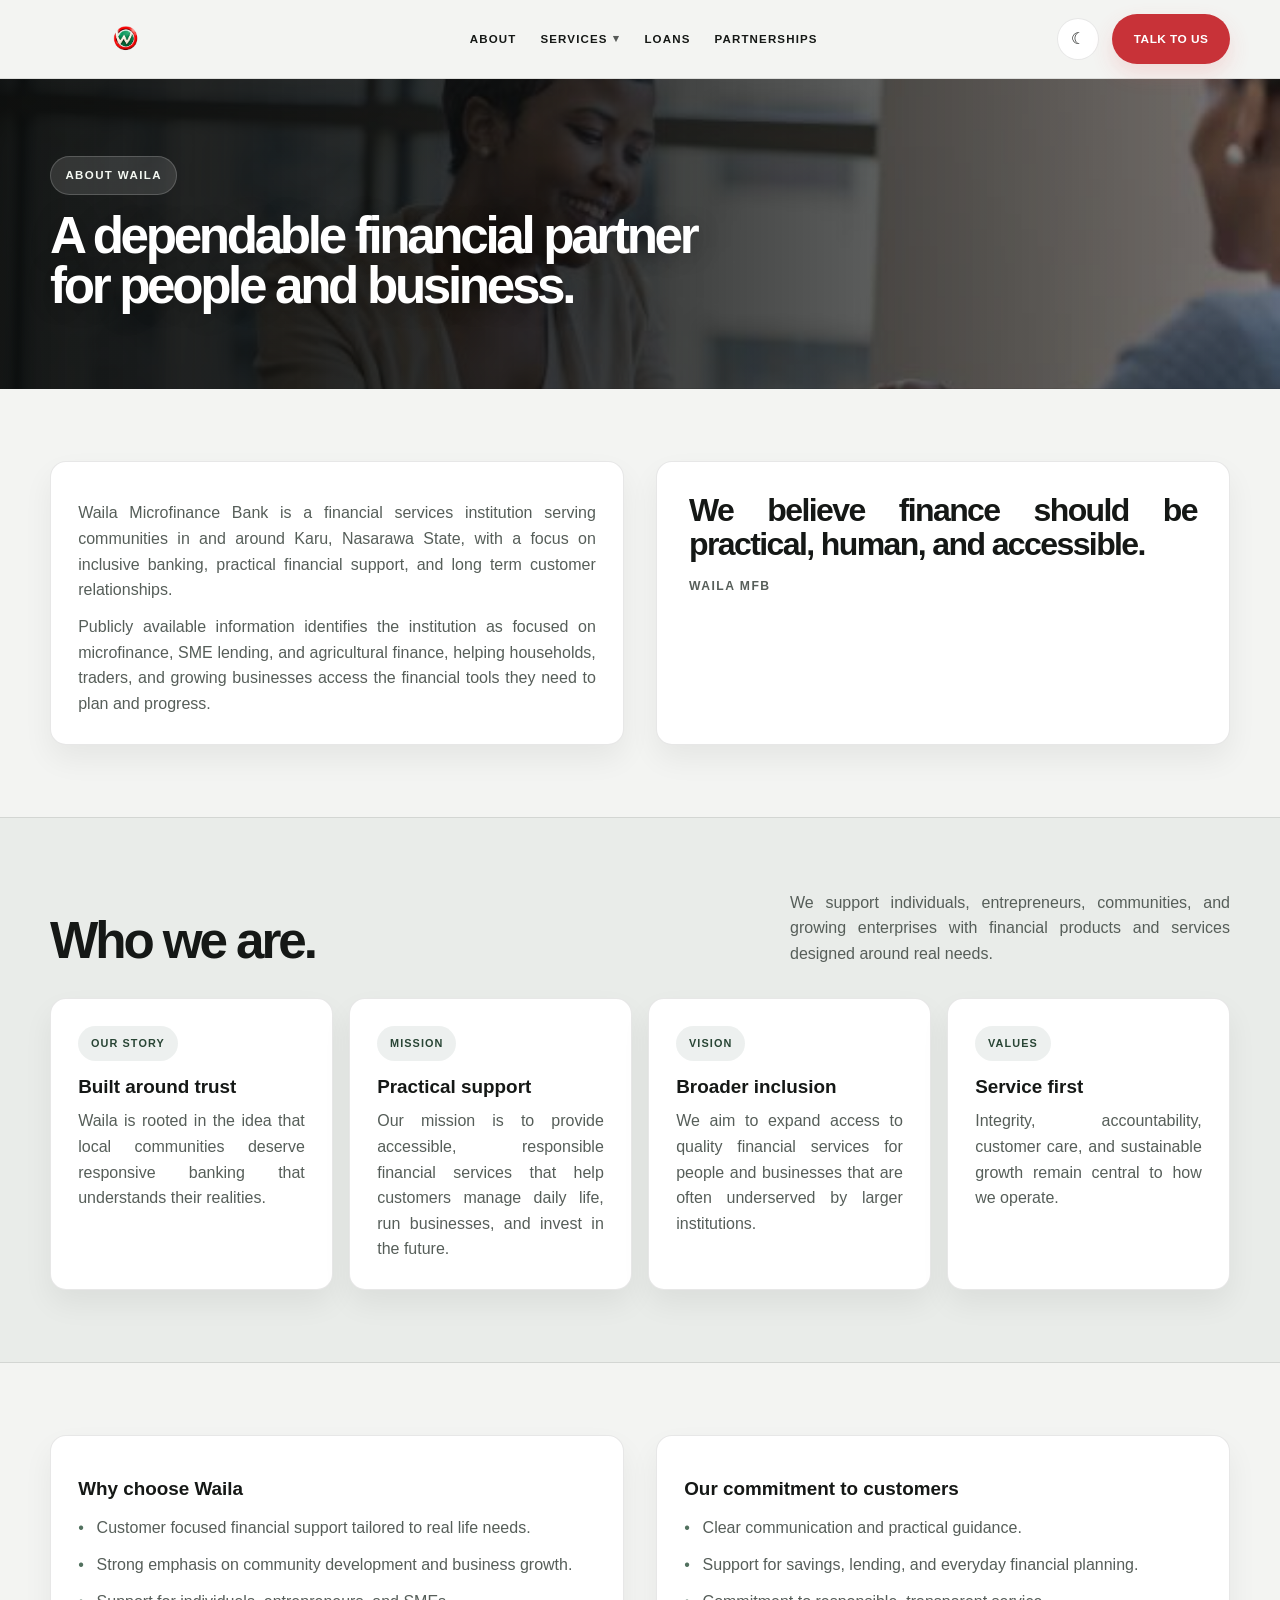
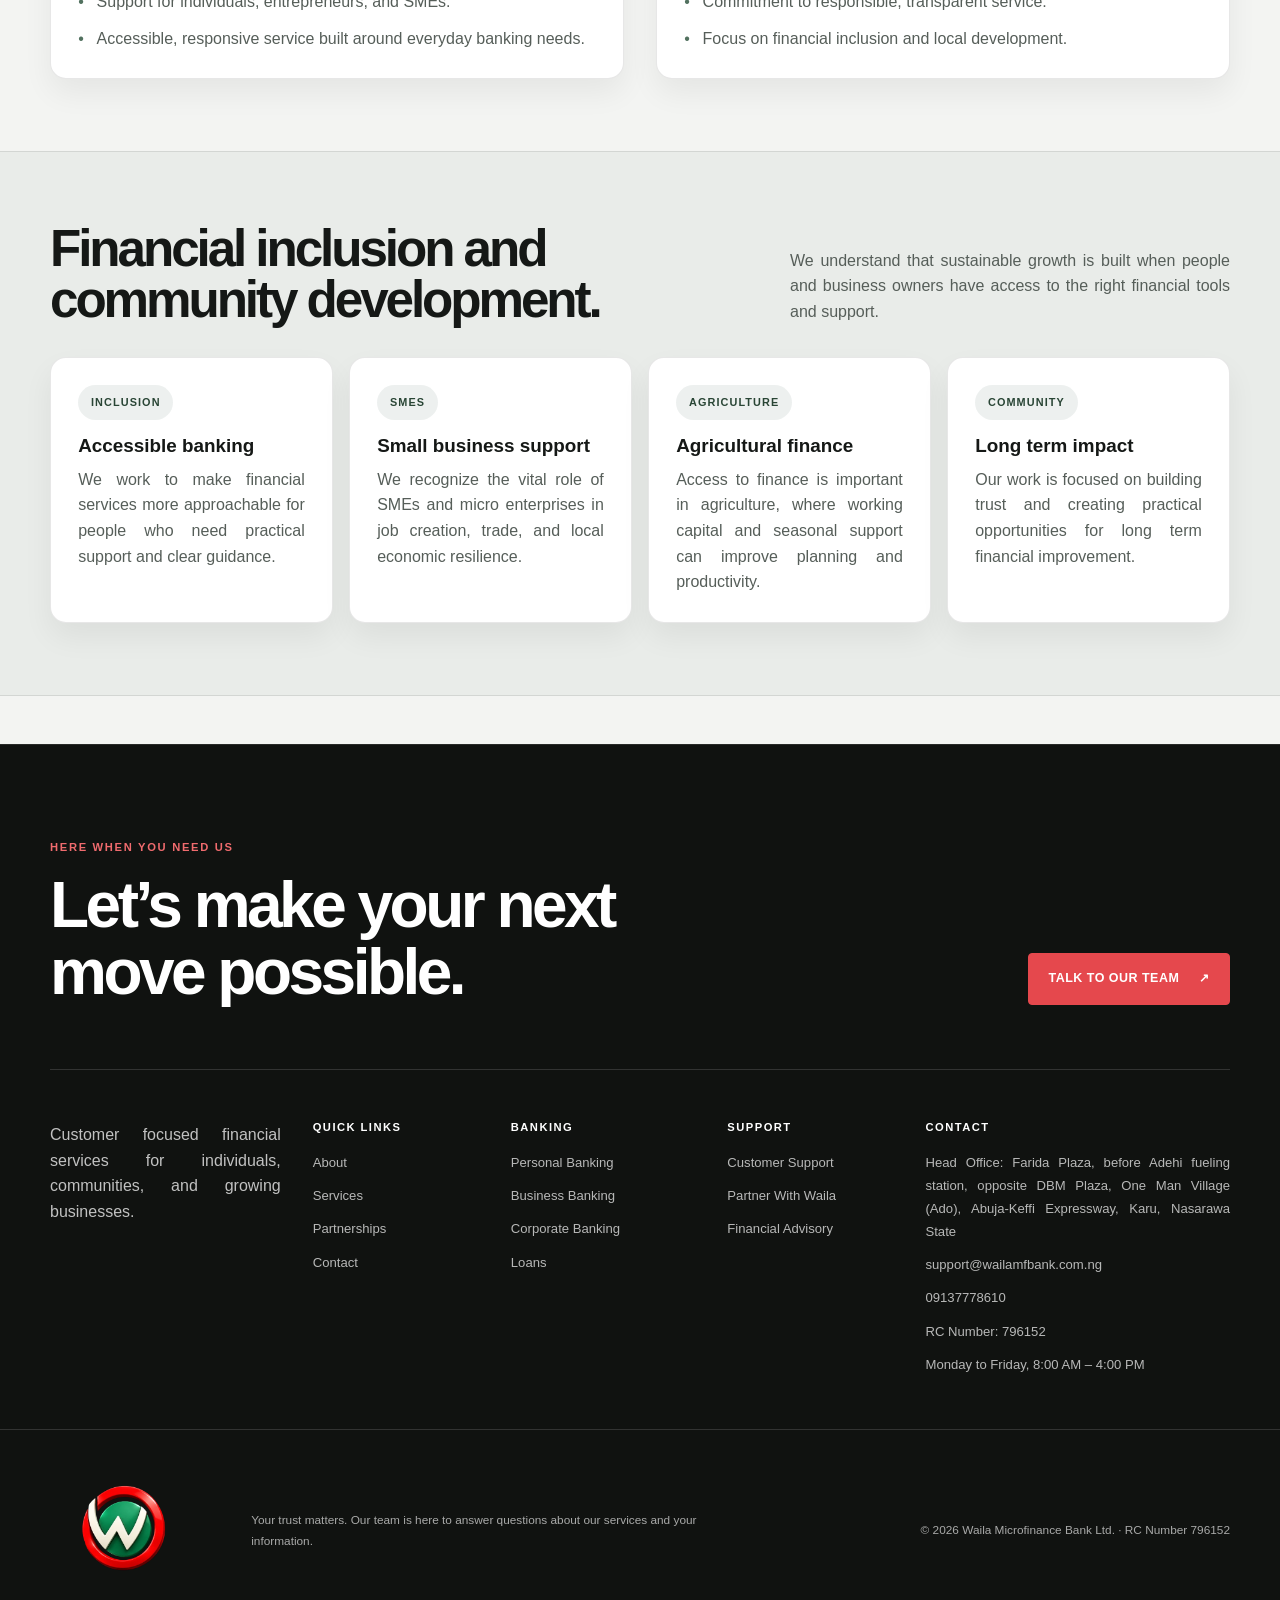
==== commit a142b571: "Update website" ====
--- a/about.html
+++ b/about.html
@@ -148,6 +148,13 @@
   </main>
 
   <footer class="page-footer">
+    <div class="container footer-cta">
+      <div>
+        <span class="footer-kicker">HERE WHEN YOU NEED US</span>
+        <h2>Let’s make your next move possible.</h2>
+      </div>
+      <a class="footer-cta-link" href="contact.html">Talk to our team <span aria-hidden="true">↗</span></a>
+    </div>
     <div class="container footer-grid">
       <div class="footer-brand">
         <img src="images/logo.png" alt="Waila logo" />
@@ -183,9 +190,12 @@
       </div>
     </div>
     <div class="footer-bottom">
-      <div class="container">
-        <span>© 2026 Waila Microfinance Bank Ltd.</span>
-        <span>Privacy Policy · Terms & Conditions</span>
+      <div class="container footer-bottom-inner">
+        <a class="footer-bottom-brand" href="index.html" aria-label="Waila Microfinance Bank home">
+          <img src="images/logo.png" alt="Waila Microfinance Bank" />
+        </a>
+        <p>Your trust matters. Our team is here to answer questions about our services and your information.</p>
+        <span>© 2026 Waila Microfinance Bank Ltd. · RC Number 796152</span>
       </div>
     </div>
   </footer>
--- a/assets/css/styles.css
+++ b/assets/css/styles.css
@@ -373,6 +373,10 @@
   margin-bottom: 1rem;
 }
 
+.page-hero .page-title {
+  color: #fff;
+}
+
 h1, h2, h3, h4 {
   color: var(--text);
   line-height: 1.05;
@@ -684,11 +688,13 @@
 }
 
 .quote-card p {
+  width: 100%;
+  max-width: none;
   font-size: clamp(1.7rem, 2.5vw, 3rem);
   line-height: 1.05;
   letter-spacing: -0.05em;
   font-weight: 700;
-  max-width: 16ch;
+  text-align: justify;
 }
 
 .quote-card span {
@@ -1130,7 +1136,7 @@
   min-height: 34px;
   display: flex;
   align-items: center;
-  justify-content: space-between;
+  justify-content: center;
   gap: 1rem;
 }
 
@@ -1605,35 +1611,30 @@
 
 .home-contact-inner {
   display: grid;
-  grid-template-columns: 1fr 0.7fr;
-  align-items: end;
-  gap: 3rem;
+  grid-template-columns: 1fr 1fr;
+  align-items: center;
+  gap: 4rem;
 }
 
 .home-contact .home-kicker { color: #a52e33; }
 .home-contact h2 { font-size: clamp(2.5rem, 4.4vw, 3.8rem); }
 
-.home-contact-details {
-  display: flex;
-  flex-direction: column;
-  align-items: flex-start;
-}
-
-.home-contact-details p {
+.home-contact-copy > p {
   max-width: 420px;
+  margin-top: 1rem;
   color: #535856;
-  font-size: 0.88rem;
+  font-size: 0.95rem;
   line-height: 1.75;
 }
 
-.home-contact-details > a:not(.text-link) {
-  margin-top: 0.8rem;
-  color: #1b1d1c;
-  font-size: 1.2rem;
-  font-weight: 800;
-}
-
-.home-contact .text-link { margin-top: 1rem; }
+.home-contact-image {
+  width: 100%;
+  height: 360px;
+  border-radius: 5px;
+  object-fit: cover;
+}
+
+.home-contact .text-link { margin-top: 1.4rem; }
 .home-page .page-footer { margin-top: 0; }
 
 @media (max-width: 980px) {
@@ -1668,7 +1669,6 @@
 @media (max-width: 640px) {
   .home-utility { font-size: 0.61rem; }
   .home-utility .container { min-height: 31px; }
-  .home-utility .container > span { max-width: 58%; }
   .home-page .navbar { min-height: 70px; gap: 0.5rem; }
   .home-page .brand { gap: 0.4rem; }
   .home-page .brand img { width: 40px; height: 40px; }
@@ -1812,7 +1812,7 @@
 .home-hero-content p {
   max-width: 640px;
   margin: 1.1rem auto 1.6rem;
-  color: rgba(255,255,255,0.88);
+  color: #fff;
   font-size: clamp(0.9rem, 1.5vw, 1.05rem);
   line-height: 1.8;
   text-align: center;
@@ -1883,16 +1883,8 @@
 }
 
 .hero-indicators button[aria-current="true"] {
-  width: 28px;
-  background: #e5484d;
-}
-
-.hero-slide-count {
-  color: rgba(255,255,255,0.8);
-  font-size: 0.68rem;
-  font-variant-numeric: tabular-nums;
-  font-weight: 700;
-  letter-spacing: 0.12em;
+width: 28px;
+background: #e5484d;
 }
 
 .package-grid {
@@ -2016,8 +2008,7 @@
 .package-card h4,
 .package-category,
 .package-cta,
-.home-hero-kicker,
-.hero-slide-count { text-align: left; }
+.home-hero-kicker { text-align: left; }
 
 .home-hero-content h1,
 .home-hero-content h2,
@@ -2054,3 +2045,141 @@
   .hero-indicators button,
   .package-card { transition: none; }
 }
+
+.page-footer {
+  margin-top: 3rem;
+  border-top: 1px solid rgba(255,255,255,0.1);
+  background: #101210;
+  color: rgba(255,255,255,0.76);
+}
+
+.footer-cta {
+  display: flex;
+  align-items: flex-end;
+  justify-content: space-between;
+  gap: 2rem;
+  padding-top: clamp(3rem, 7vw, 5.5rem);
+  padding-bottom: clamp(2.5rem, 5vw, 4rem);
+  border-bottom: 1px solid rgba(255,255,255,0.14);
+}
+
+.footer-kicker {
+  color: #f06b6e;
+  font-size: 0.7rem;
+  font-weight: 800;
+  letter-spacing: 0.15em;
+  text-transform: uppercase;
+}
+
+.footer-cta h2 {
+  max-width: 720px;
+  margin-top: 0.85rem;
+  color: #fff;
+  font-family: "Montserrat", "Segoe UI", sans-serif;
+  font-size: clamp(2.25rem, 5vw, 4.25rem);
+  font-weight: 700;
+  line-height: 1.04;
+  letter-spacing: -0.055em;
+}
+
+.footer-cta-link {
+  display: inline-flex;
+  min-width: max-content;
+  align-items: center;
+  justify-content: center;
+  gap: 1.25rem;
+  min-height: 52px;
+  padding: 0.9rem 1.2rem;
+  border: 1px solid #e5484d;
+  border-radius: 4px;
+  background: #e5484d;
+  color: #fff;
+  font-size: 0.78rem;
+  font-weight: 800;
+  letter-spacing: 0.04em;
+  text-transform: uppercase;
+  transition: background 0.2s ease, border-color 0.2s ease;
+}
+
+.footer-cta-link:hover {
+  border-color: #c83238;
+  background: #c83238;
+}
+
+.footer-grid {
+  grid-template-columns: 1.25fr 0.9fr 1fr 0.9fr 1.65fr;
+  gap: clamp(1.25rem, 2.5vw, 2.25rem);
+  padding-top: 3.25rem;
+  padding-bottom: 3.25rem;
+}
+
+.footer-brand img { display: none; }
+.footer-brand p { max-width: 250px; color: rgba(255,255,255,0.74); }
+
+.footer-col h4 {
+  margin-bottom: 1.1rem;
+  color: #fff;
+  font-size: 0.7rem;
+  letter-spacing: 0.13em;
+}
+
+.footer-col a,
+.footer-col p {
+  margin-top: 0.65rem;
+  color: rgba(255,255,255,0.7);
+  font-size: 0.82rem;
+  line-height: 1.75;
+}
+
+.footer-col a { transition: color 0.2s ease; }
+.footer-col a:hover { color: #ff777b; }
+
+.footer-bottom {
+  padding: 1.6rem 0 2rem;
+  border-top: 1px solid rgba(255,255,255,0.14);
+}
+
+.footer-bottom .footer-bottom-inner {
+  display: grid;
+  grid-template-columns: auto minmax(0, 1fr) auto;
+  align-items: center;
+  gap: clamp(1.5rem, 4vw, 3.5rem);
+}
+
+.footer-bottom-brand img {
+  width: 150px;
+  height: auto;
+}
+
+.footer-bottom-inner p,
+.footer-bottom-inner > span {
+  color: rgba(255,255,255,0.64);
+  font-size: 0.74rem;
+  line-height: 1.7;
+}
+
+.footer-bottom-inner p { max-width: 480px; text-align: left; }
+.footer-bottom-inner > span { text-align: right; }
+
+@media (max-width: 980px) {
+  .page-footer .footer-grid {
+    grid-template-columns: repeat(2, minmax(0, 1fr));
+    gap: 2.25rem;
+  }
+}
+
+@media (max-width: 640px) {
+  .footer-cta {
+    align-items: flex-start;
+    flex-direction: column;
+    gap: 1.5rem;
+    padding-top: 3rem;
+    padding-bottom: 2.5rem;
+  }
+
+  .footer-cta h2 { font-size: clamp(2.15rem, 10vw, 3rem); }
+  .page-footer .footer-grid { grid-template-columns: 1fr; gap: 1.8rem; }
+  .footer-brand p { max-width: 360px; }
+  .footer-bottom .footer-bottom-inner { grid-template-columns: 1fr; gap: 1rem; }
+  .footer-bottom-inner > span { text-align: left; }
+}
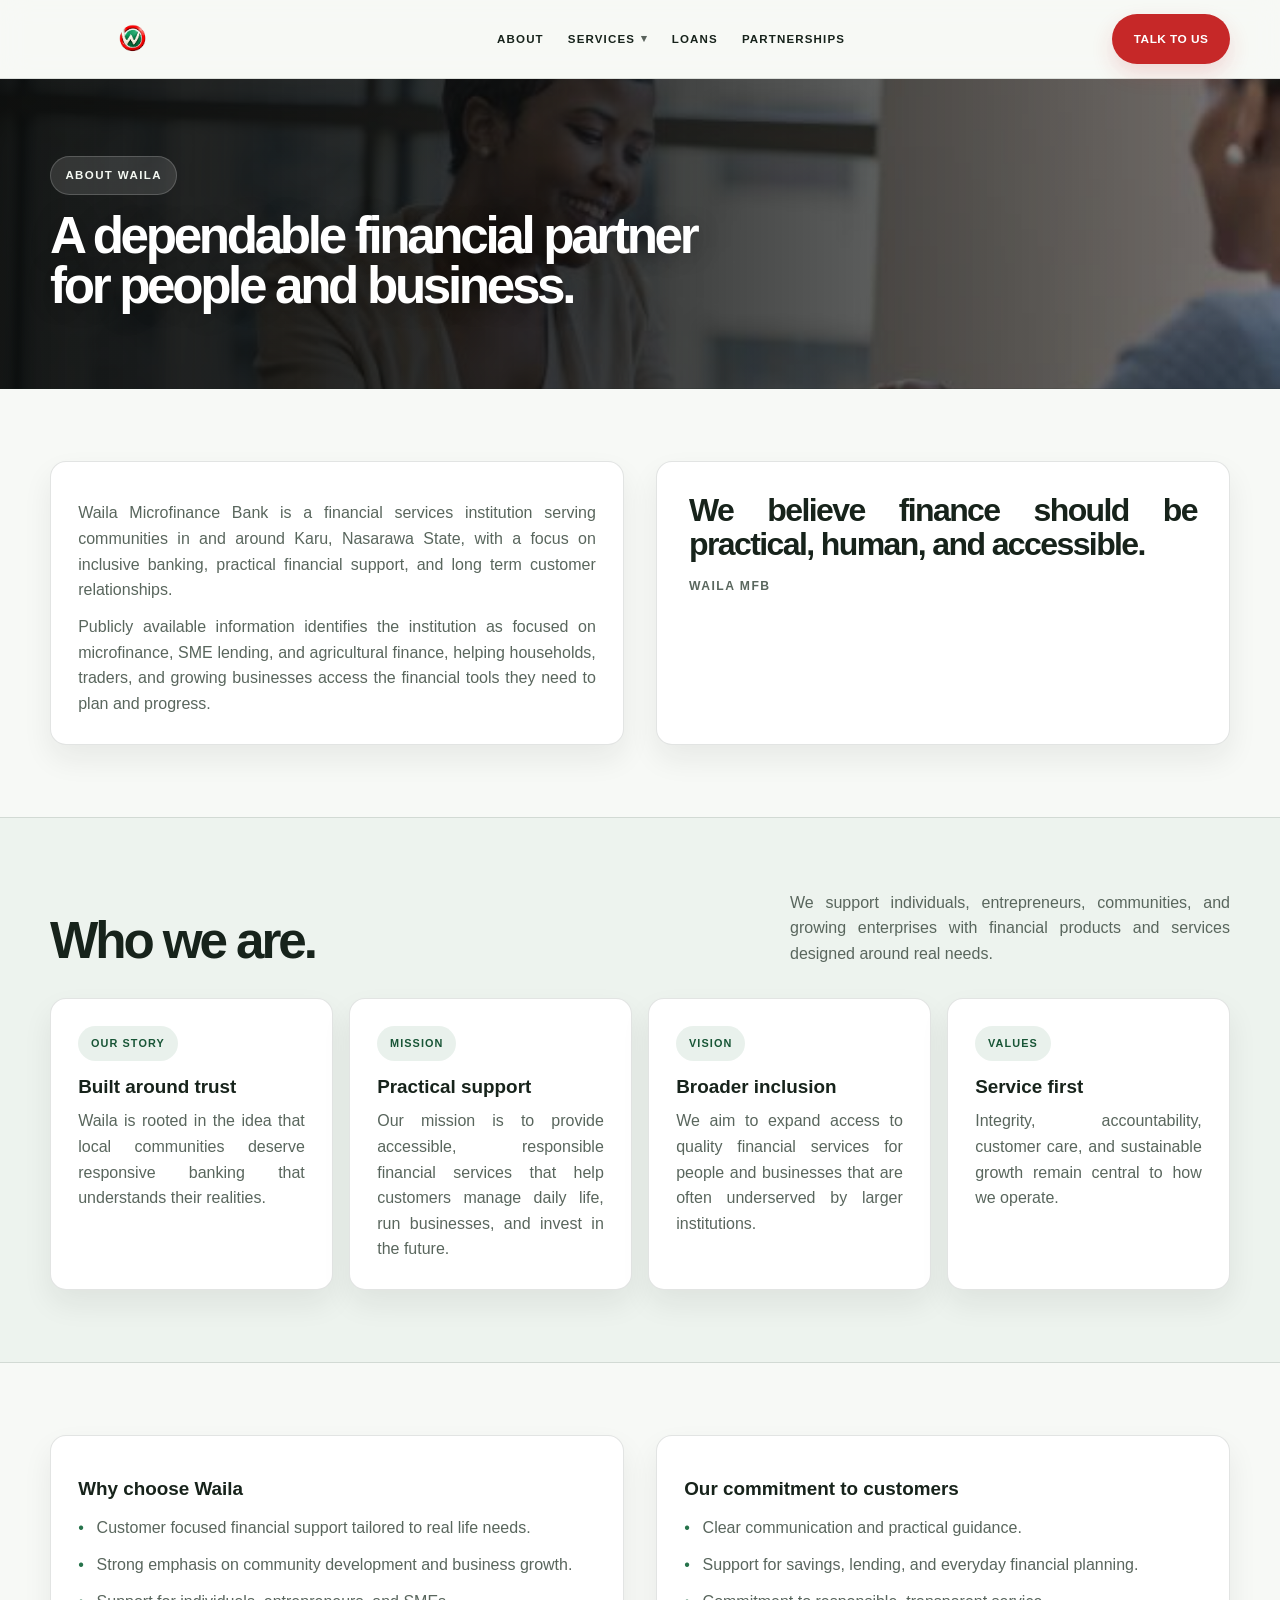
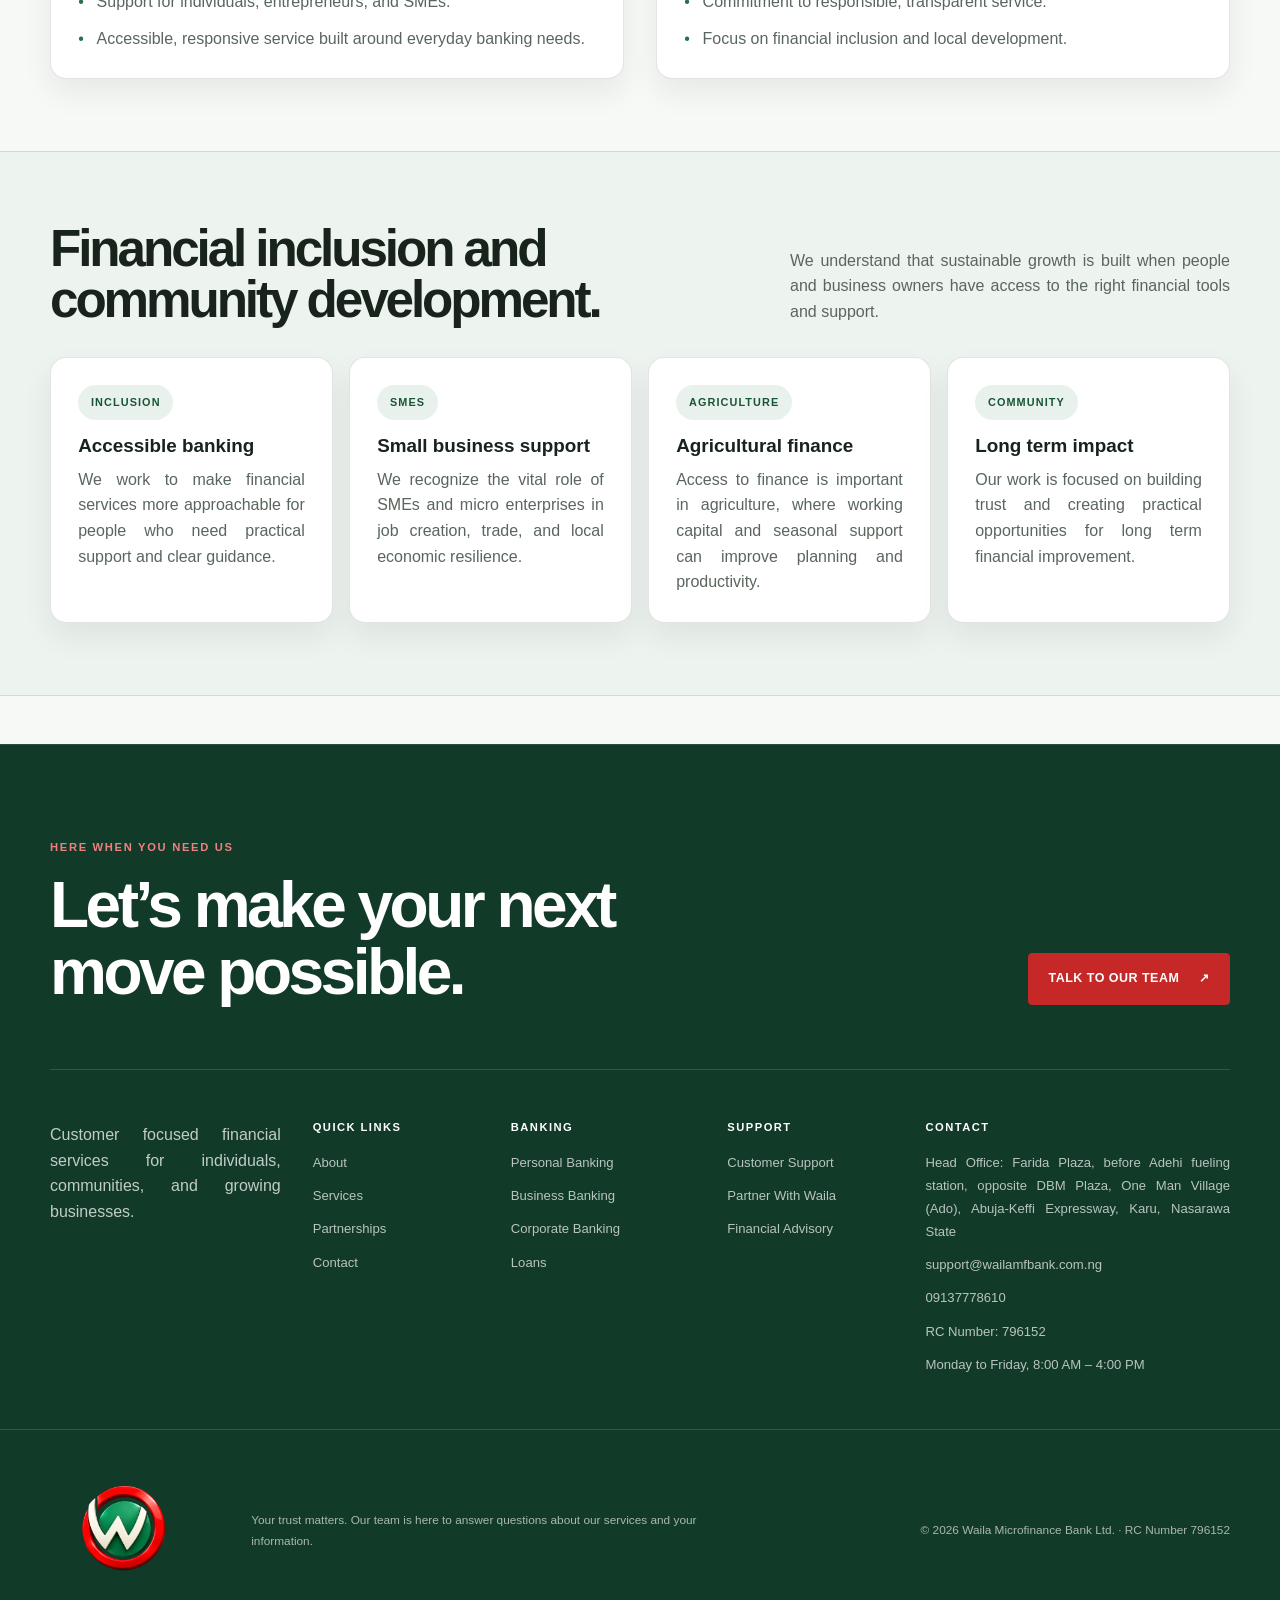
==== commit 66a111f0: "Update website" ====
--- a/about.html
+++ b/about.html
@@ -1,5 +1,5 @@
 <!DOCTYPE html>
-<html lang="en" data-theme="light">
+<html lang="en">
 <head>
   <meta charset="UTF-8" />
   <meta name="viewport" content="width=device-width, initial-scale=1.0" />
@@ -31,7 +31,6 @@
       </nav>
 
       <div class="header-actions">
-        <button class="theme-toggle" type="button" data-theme-toggle aria-label="Switch to dark mode">☾</button>
         <button class="mobile-toggle" type="button" data-menu-toggle aria-label="Open navigation" aria-expanded="false">☰</button>
         <a href="contact.html" class="primary-button">Talk to us</a>
       </div>
--- a/assets/css/styles.css
+++ b/assets/css/styles.css
@@ -1,40 +1,21 @@
 :root {
-  color-scheme: dark;
-  --bg: #0b0d0c;
-  --bg-alt: #101412;
-  --panel: #151917;
-  --panel-alt: #111513;
-  --panel-soft: #1b211e;
-  --text: #f4f5f4;
-  --muted: #a5ada8;
-  --line: rgba(255,255,255,0.1);
-  --green: #8ba394;
-  --green-deep: #c7d4cc;
-  --green-soft: rgba(139,163,148,0.12);
-  --green-soft-strong: rgba(139,163,148,0.2);
-  --accent: #e5484d;
-  --shadow: 0 24px 54px rgba(0,0,0,0.32);
-  --shadow-soft: 0 14px 30px rgba(0,0,0,0.18);
+  color-scheme: light;
+  --bg: #f7f9f6;
+  --bg-alt: #edf3ee;
+  --panel: #ffffff;
+  --panel-alt: #f9fbf9;
+  --panel-soft: #eaf2ec;
+  --text: #17231b;
+  --muted: #59665d;
+  --line: rgba(23,35,27,0.12);
+  --green: #26734b;
+  --green-deep: #185536;
+  --green-soft: rgba(38,115,75,0.1);
+  --green-soft-strong: rgba(38,115,75,0.17);
+  --accent: #c62828;
+  --shadow: 0 24px 54px rgba(23,35,27,0.12);
+  --shadow-soft: 0 14px 30px rgba(23,35,27,0.07);
   --mask: linear-gradient(to right, transparent 0%, black 8%, black 92%, transparent 100%);
-}
-
-html[data-theme="light"] {
-  color-scheme: light;
-  --bg: #f3f4f2;
-  --bg-alt: #e9ece9;
-  --panel: #ffffff;
-  --panel-alt: #f7f8f6;
-  --panel-soft: #eef1ee;
-  --text: #151816;
-  --muted: #565e59;
-  --line: rgba(21,24,22,0.1);
-  --green: #52715f;
-  --green-deep: #294535;
-  --green-soft: rgba(82,113,95,0.1);
-  --green-soft-strong: rgba(82,113,95,0.16);
-  --accent: #c83238;
-  --shadow: 0 24px 54px rgba(17,17,17,0.12);
-  --shadow-soft: 0 14px 30px rgba(17,17,17,0.06);
 }
 
 * { box-sizing: border-box; margin: 0; padding: 0; }
@@ -88,8 +69,8 @@
   min-width: 180px;
 }
 .brand img {
-  width: 152px;
-  height: 42px;
+  width: 166px;
+  height: 46px;
   object-fit: contain;
   display: block;
 }
@@ -188,22 +169,6 @@
   gap: 0.8rem;
 }
 
-.theme-toggle {
-  display: inline-flex;
-  align-items: center;
-  justify-content: center;
-  width: 42px;
-  height: 42px;
-  border-radius: 999px;
-  background: var(--panel);
-  border: 1px solid var(--line);
-  color: var(--text);
-  cursor: pointer;
-  transition: transform 0.2s ease, border-color 0.2s ease;
-}
-
-.theme-toggle:hover { transform: translateY(-1px); }
-
 .button,
 .primary-button,
 .secondary-button {
@@ -222,7 +187,7 @@
 .primary-button {
   background: var(--accent);
   color: #fff;
-  box-shadow: 0 10px 22px rgba(229,72,77,0.16);
+  box-shadow: 0 10px 22px rgba(198,40,40,0.16);
 }
 
 .secondary-button {
@@ -235,7 +200,7 @@
 .link-list a:hover {
   border-color: var(--accent);
   color: var(--text);
-  background: rgba(229,72,77,0.08);
+  background: rgba(198,40,40,0.08);
 }
 
 .button:hover,
@@ -916,14 +881,14 @@
 .field select:focus {
   outline: none;
   border-color: var(--accent);
-  box-shadow: 0 0 0 3px rgba(229,72,77,0.14);
+  box-shadow: 0 0 0 3px rgba(198,40,40,0.14);
 }
 
 .field textarea { min-height: 140px; resize: vertical; }
 
 .page-footer {
   margin-top: 3rem;
-  background: #070908;
+  background: #123a29;
   color: rgba(255,255,255,0.8);
   border-top: 1px solid rgba(255,255,255,0.08);
 }
@@ -1072,10 +1037,9 @@
   .cta-row { flex-direction: column; align-items: flex-start; }
   .button, .cta-row .primary-button, .cta-row .secondary-button { width: 100%; }
   .header-actions > .primary-button { display: none; }
-  .header-actions .theme-toggle,
   .mobile-toggle { width: 38px; height: 38px; }
   .brand { min-width: 0; }
-  .brand img { width: 132px; }
+  .brand img { width: 145px; }
   .metrics-grid { grid-template-columns: repeat(2, minmax(0, 1fr)); }
   .card-grid { grid-template-columns: 1fr; }
   .hero-stats { grid-template-columns: repeat(2, minmax(0, 1fr)); }
@@ -1097,36 +1061,21 @@
 }
 
 .home-page {
-  --bg: #f5f5f3;
-  --bg-alt: #ebedeb;
-  --panel: #fff;
-  --panel-alt: #f7f7f6;
-  --panel-soft: #e8eae8;
-  --text: #1b1d1c;
-  --muted: #606563;
-  --line: rgba(27,29,28,0.12);
-  --green: #646b67;
-  --green-deep: #353a37;
-  --green-soft: rgba(75,82,78,0.1);
-  --green-soft-strong: rgba(75,82,78,0.16);
-  --accent: #bd4237;
-  --shadow: 0 24px 54px rgba(25,40,31,0.14);
-  --shadow-soft: 0 12px 32px rgba(25,40,31,0.08);
   background: var(--bg);
 }
 
 .home-page .site-header {
   position: absolute;
   inset: 0 0 auto;
-  color: #fff;
-  background: rgba(25,27,26,0.9);
-  border: 0;
+  color: var(--text);
+  background: rgba(255,255,255,0.96);
+  border-bottom: 1px solid var(--line);
   -webkit-backdrop-filter: blur(14px);
   backdrop-filter: blur(14px);
 }
 
 .home-utility {
-  background: #111312;
+  background: #0f3022;
   color: rgba(255,255,255,0.82);
   font-size: 0.7rem;
   letter-spacing: 0.035em;
@@ -1141,7 +1090,7 @@
 }
 
 .home-utility a { color: #fff; font-weight: 700; }
-.home-utility a:hover { color: #f06b6e; }
+.home-utility a:hover { color: #f08080; }
 
 .home-page .navbar {
   min-height: 82px;
@@ -1151,12 +1100,12 @@
 .home-page .brand {
   min-width: 190px;
   gap: 0.65rem;
-  color: #fff;
+  color: var(--green-deep);
 }
 
 .home-page .brand img {
-  width: 48px;
-  height: 48px;
+  width: 54px;
+  height: 54px;
   object-fit: contain;
 }
 
@@ -1182,13 +1131,13 @@
 
 .home-page .nav-item > button,
 .home-page .nav-item > a {
-  color: rgba(255,255,255,0.9);
+  color: var(--text);
   font-size: 0.7rem;
   letter-spacing: 0.065em;
 }
 
 .home-page .nav-item > button:hover,
-.home-page .nav-item > a:hover { color: #f06b6e; }
+.home-page .nav-item > a:hover { color: #f08080; }
 
 .home-page .nav-item .dropdown {
   background: #fffefa;
@@ -1203,20 +1152,20 @@
 .home-page .header-actions > .primary-button {
   padding: 0.8rem 1.1rem;
   border-radius: 4px;
-  background: #e5484d;
+  background: #c62828;
   color: #fff;
   box-shadow: none;
   font-size: 0.68rem;
 }
 
 .home-page .header-actions > .primary-button:hover {
-  background: #c83238;
+  background: #a61f25;
 }
 
 .home-page .mobile-toggle {
-  border-color: rgba(255,255,255,0.3);
-  background: rgba(255,255,255,0.08);
-  color: #fff;
+  border-color: var(--line);
+  background: var(--panel-soft);
+  color: var(--green-deep);
 }
 
 .home-page .hero {
@@ -1248,7 +1197,7 @@
   border: 0;
   border-radius: 0;
   background: transparent;
-  color: #ff8589;
+  color: #f08080;
   font-size: 0.72rem;
   letter-spacing: 0.15em;
 }
@@ -1263,7 +1212,7 @@
 }
 
 .home-page .hero-copy h1 span {
-  color: #ff8589;
+  color: #f08080;
   font-family: "Cormorant Garamond", Georgia, serif;
   font-weight: 600;
   font-style: italic;
@@ -1282,12 +1231,12 @@
 
 .home-page .cta-row .primary-button {
   border-radius: 4px;
-  background: #e5484d;
+  background: #c62828;
   color: #fff;
   box-shadow: none;
 }
 
-.home-page .cta-row .primary-button:hover { background: #c83238; }
+.home-page .cta-row .primary-button:hover { background: #a61f25; }
 
 .home-page .cta-row .secondary-button {
   border-color: rgba(255,255,255,0.55);
@@ -1566,7 +1515,7 @@
 .home-digital {
   overflow: hidden;
   padding: 5rem 0;
-  background: #1e211f;
+  background: #173b2a;
   color: #fff;
 }
 
@@ -1577,7 +1526,7 @@
   gap: 3rem;
 }
 
-.digital-copy .home-kicker { color: #ff8589; }
+.digital-copy .home-kicker { color: #f08080; }
 .digital-copy h2 { color: #fff; }
 
 .digital-copy p {
@@ -1590,12 +1539,12 @@
 
 .digital-copy .primary-button {
   border-radius: 4px;
-  background: #e5484d;
+  background: #c62828;
   color: #fff;
   box-shadow: none;
 }
 
-.digital-copy .primary-button:hover { background: #c83238; }
+.digital-copy .primary-button:hover { background: #a61f25; }
 
 .digital-grid > img {
   width: 100%;
@@ -1641,7 +1590,7 @@
   .home-page .nav-menu {
     top: calc(100% + 8px);
     border-color: rgba(255,255,255,0.14);
-    background: #242725;
+    background: #185536;
   }
 
   .home-page .nav-item > button,
@@ -1671,7 +1620,7 @@
   .home-utility .container { min-height: 31px; }
   .home-page .navbar { min-height: 70px; gap: 0.5rem; }
   .home-page .brand { gap: 0.4rem; }
-  .home-page .brand img { width: 40px; height: 40px; }
+  .home-page .brand img { width: 44px; height: 44px; }
   .brand-name { font-size: 0.85rem; }
   .brand-name small { font-size: 0.48rem; }
   .home-page .hero {
@@ -1729,7 +1678,7 @@
 .home-page .home-hero {
   min-height: min(800px, 100svh);
   padding: 0;
-  background: #171917;
+  background: #173b2a;
 }
 
 .home-hero-slider {
@@ -1787,7 +1736,7 @@
 .home-hero-kicker {
   display: block;
   margin-bottom: 1rem;
-  color: #f06b6e;
+  color: #f08080;
   font-size: 0.75rem;
   font-weight: 800;
   letter-spacing: 0.16em;
@@ -1819,16 +1768,16 @@
 }
 
 .home-hero-content .primary-button {
-  border: 1px solid #e5484d;
+  border: 1px solid #c62828;
   border-radius: 4px;
-  background: #e5484d;
+  background: #c62828;
   color: #fff;
-  box-shadow: 0 12px 28px rgba(229,72,77,0.25);
+  box-shadow: 0 12px 28px rgba(198,40,40,0.25);
 }
 
 .home-hero-content .primary-button:hover {
-  background: #c83238;
-  border-color: #c83238;
+  background: #a61f25;
+  border-color: #a61f25;
 }
 
 .home-hero-controls {
@@ -1861,8 +1810,8 @@
 
 .hero-arrow:hover,
 .hero-arrow:focus-visible {
-  border-color: #e5484d;
-  background: #e5484d;
+  border-color: #c62828;
+  background: #c62828;
 }
 
 .hero-indicators {
@@ -1884,7 +1833,7 @@
 
 .hero-indicators button[aria-current="true"] {
 width: 28px;
-background: #e5484d;
+background: #c62828;
 }
 
 .package-grid {
@@ -1898,22 +1847,22 @@
   min-width: 0;
   flex-direction: column;
   overflow: hidden;
-  border: 1px solid #3a3d3b;
+  border: 1px solid var(--line);
   border-radius: 8px;
-  background: #202220;
+  background: var(--panel);
   box-shadow: 0 18px 38px rgba(0,0,0,0.14);
   scroll-margin-top: 2rem;
   transition: transform 0.25s ease, border-color 0.25s ease, box-shadow 0.25s ease;
 }
 
 .package-card:target {
-  border-color: #e5484d;
-  box-shadow: 0 0 0 3px rgba(229,72,77,0.2), 0 18px 38px rgba(0,0,0,0.14);
+  border-color: #c62828;
+  box-shadow: 0 0 0 3px rgba(198,40,40,0.2), 0 18px 38px rgba(0,0,0,0.14);
 }
 
 .package-card:hover {
   transform: translateY(-3px);
-  border-color: rgba(229,72,77,0.7);
+  border-color: rgba(198,40,40,0.7);
 }
 
 .package-card > img {
@@ -1929,11 +1878,11 @@
   flex-direction: column;
   align-items: flex-start;
   padding: 1.6rem;
-  color: #fff;
+  color: var(--text);
 }
 
 .package-category {
-  color: #f06b6e;
+  color: var(--accent);
   font-size: 0.65rem;
   font-weight: 800;
   letter-spacing: 0.13em;
@@ -1942,7 +1891,7 @@
 
 .package-card h3 {
   margin-top: 0.65rem;
-  color: #fff;
+  color: var(--green-deep);
   font-family: "Montserrat", "Segoe UI", sans-serif;
   font-size: clamp(1.25rem, 2.4vw, 1.7rem);
   line-height: 1.18;
@@ -1951,7 +1900,7 @@
 
 .package-card h4 {
   margin-top: 0.9rem;
-  color: #f0f1ef;
+  color: var(--text);
   font-size: 0.95rem;
   font-weight: 700;
   line-height: 1.55;
@@ -1959,7 +1908,7 @@
 
 .package-card p {
   margin-top: 0.6rem;
-  color: #c1c5c2;
+  color: var(--muted);
   font-size: 0.86rem;
   line-height: 1.75;
 }
@@ -1972,28 +1921,29 @@
   min-height: 46px;
   margin-top: auto;
   padding: 0.9rem 1rem 0;
-  color: #ff777b;
+  color: var(--accent);
   font-size: 0.73rem;
   font-weight: 800;
   letter-spacing: 0.025em;
 }
 
 .package-cta span { font-size: 1rem; }
-.package-cta:hover { color: #fff; }
+.package-cta:hover { color: var(--green-deep); }
 
 .contact-information-card {
-  border-color: #393c3a;
-  background: #202220;
-  color: #fff;
-}
-
-.contact-information-card h3 { color: #fff; }
-.contact-information-card li { color: #d5d8d6; }
-.contact-information-card li strong { color: #fff; }
-.contact-information-card li::before { color: #f06b6e; }
-.contact-information-card a { color: #ff777b; overflow-wrap: anywhere; }
-.contact-information-card a:hover { color: #fff; }
-.contact-information-card .form-note { color: #c1c5c2; }
+  border-color: var(--line);
+  background: var(--panel-soft);
+  color: var(--text);
+}
+
+.contact-information-card h3,
+.contact-information-card li strong { color: var(--green-deep); }
+.contact-information-card li { color: var(--text); }
+.contact-information-card li::before,
+.contact-information-card a { color: var(--accent); }
+.contact-information-card a { overflow-wrap: anywhere; }
+.contact-information-card a:hover { color: var(--green-deep); }
+.contact-information-card .form-note { color: var(--muted); }
 
 .contact-page .page-hero h1,
 .contact-page .page-hero .eyebrow { color: #fff; }
@@ -2049,7 +1999,7 @@
 .page-footer {
   margin-top: 3rem;
   border-top: 1px solid rgba(255,255,255,0.1);
-  background: #101210;
+  background: #123a29;
   color: rgba(255,255,255,0.76);
 }
 
@@ -2064,7 +2014,7 @@
 }
 
 .footer-kicker {
-  color: #f06b6e;
+  color: #f08080;
   font-size: 0.7rem;
   font-weight: 800;
   letter-spacing: 0.15em;
@@ -2090,9 +2040,9 @@
   gap: 1.25rem;
   min-height: 52px;
   padding: 0.9rem 1.2rem;
-  border: 1px solid #e5484d;
+  border: 1px solid #c62828;
   border-radius: 4px;
-  background: #e5484d;
+  background: #c62828;
   color: #fff;
   font-size: 0.78rem;
   font-weight: 800;
@@ -2102,8 +2052,8 @@
 }
 
 .footer-cta-link:hover {
-  border-color: #c83238;
-  background: #c83238;
+  border-color: #a61f25;
+  background: #a61f25;
 }
 
 .footer-grid {
@@ -2132,7 +2082,7 @@
 }
 
 .footer-col a { transition: color 0.2s ease; }
-.footer-col a:hover { color: #ff777b; }
+.footer-col a:hover { color: #f08080; }
 
 .footer-bottom {
   padding: 1.6rem 0 2rem;
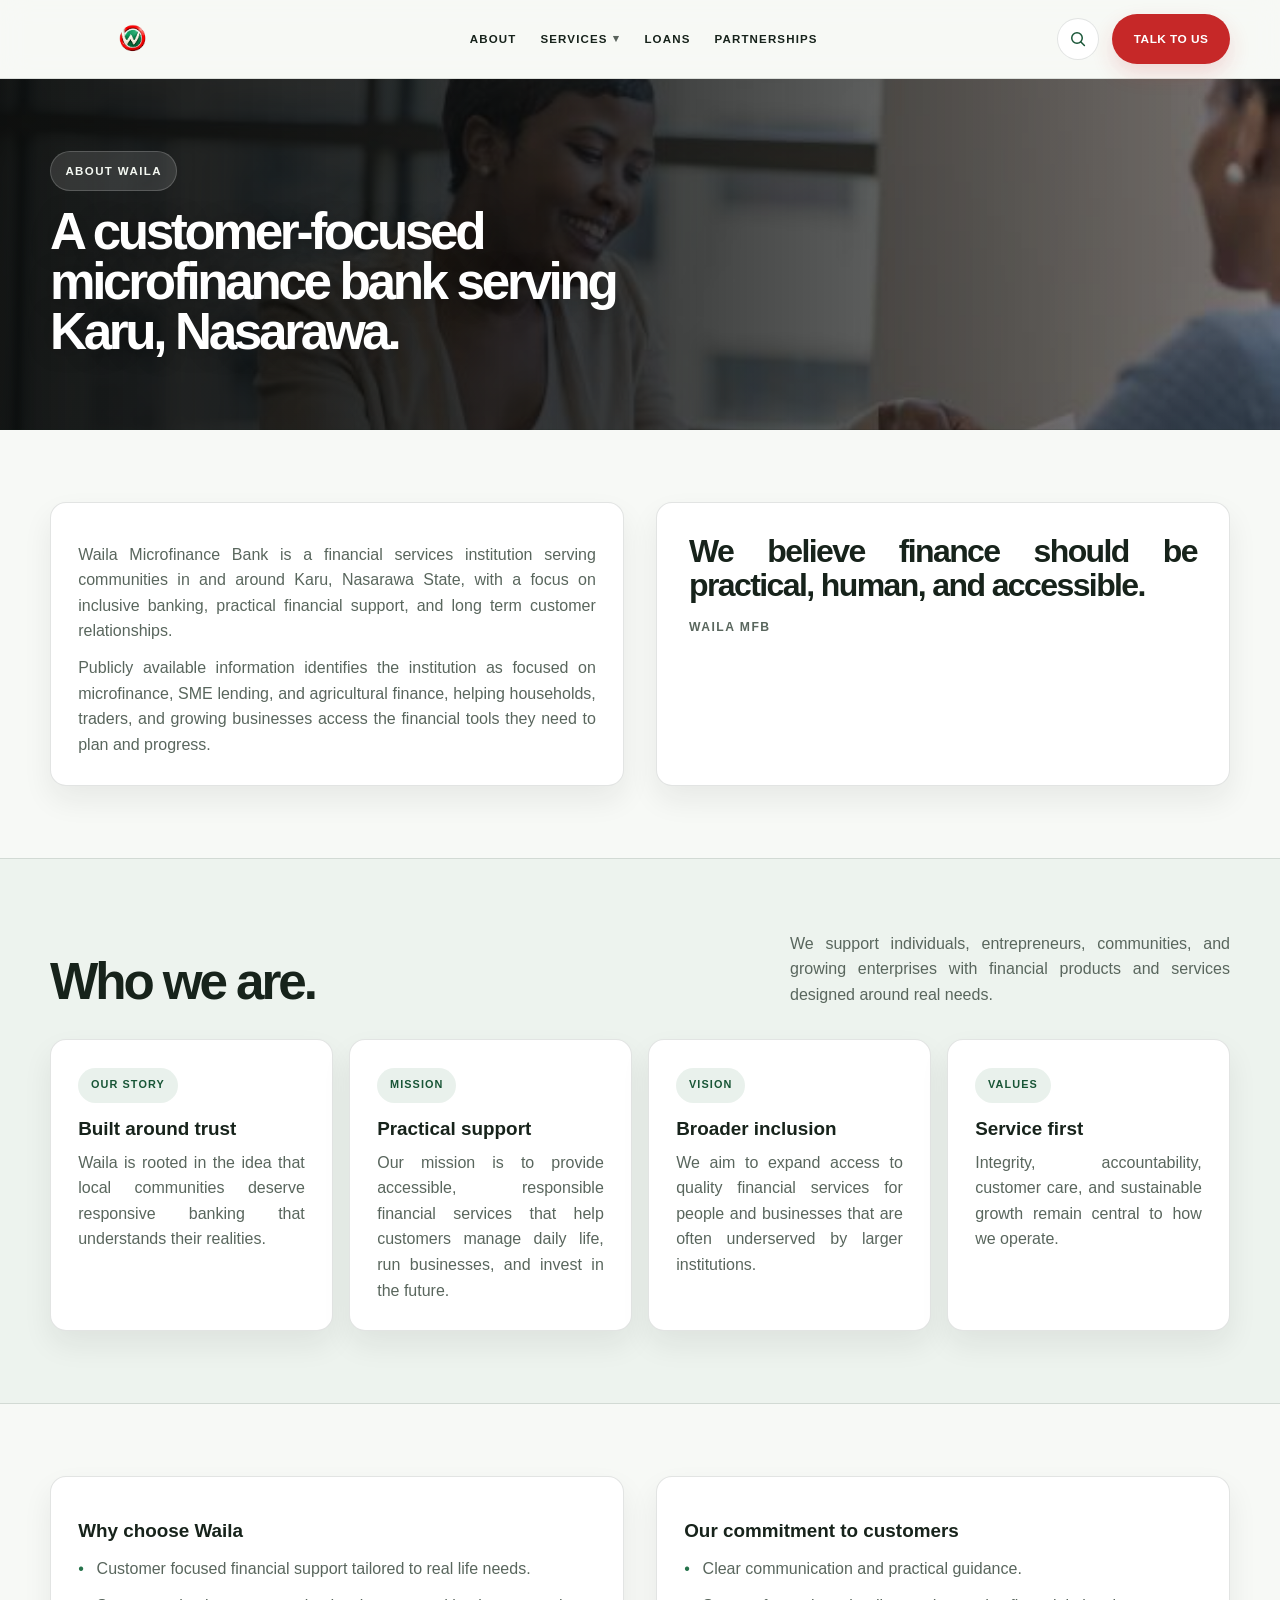
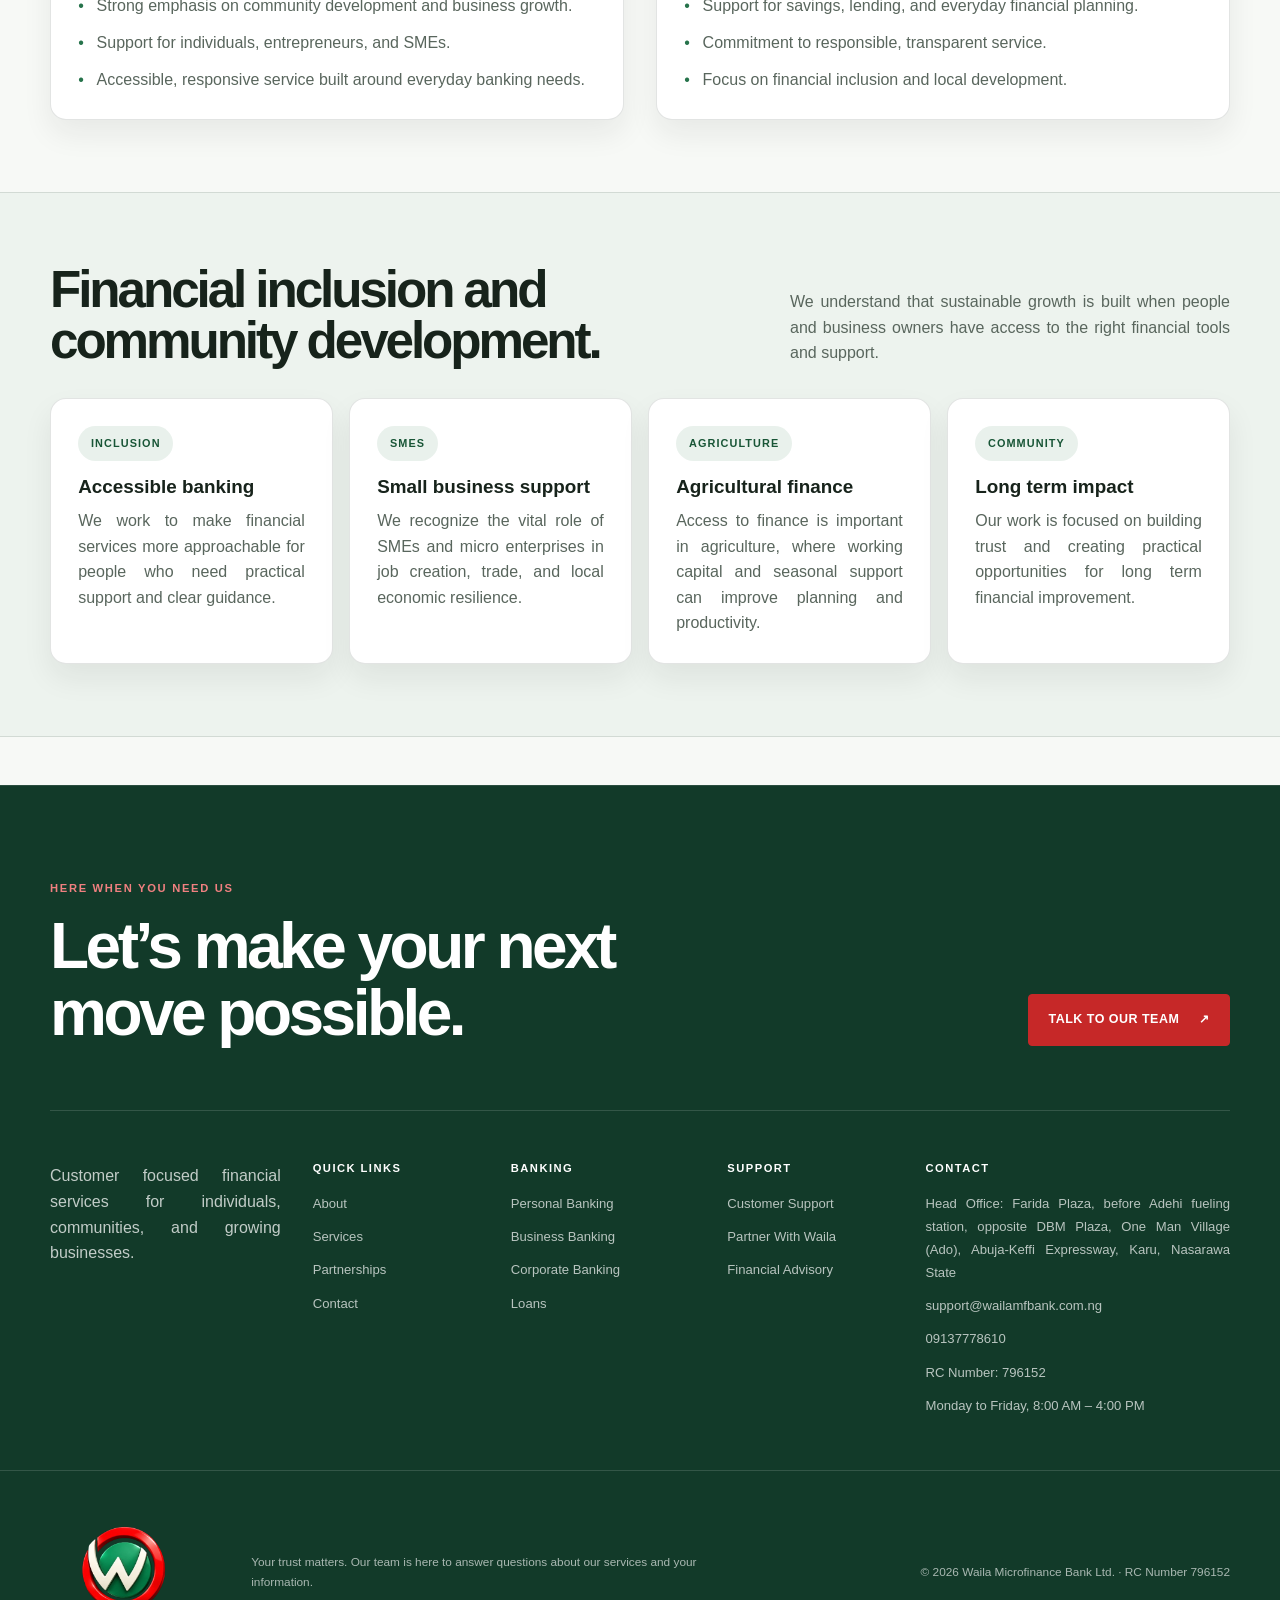
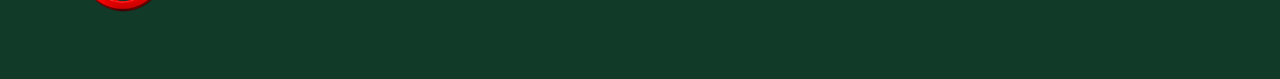
==== commit 25ea2896: "Update website" ====
--- a/about.html
+++ b/about.html
@@ -1,18 +1,23 @@
 <!DOCTYPE html>
-<html lang="en">
+<html lang="en-NG">
 <head>
   <meta charset="UTF-8" />
   <meta name="viewport" content="width=device-width, initial-scale=1.0" />
-  <title>About Waila Microfinance Bank | Waila MFB</title>
-  <meta name="description" content="Learn about Waila Microfinance Bank, its mission, customer focus, and commitment to financial inclusion in Karu, Nasarawa State." />
-  <meta property="og:title" content="About Waila Microfinance Bank" />
-  <meta property="og:description" content="A customer focused microfinance institution supporting individuals, entrepreneurs, and communities." />
+  <title>About Waila Microfinance Bank | Karu, Nigeria</title>
+  <meta name="description" content="Learn how Waila Microfinance Bank supports financial inclusion, personal banking, SMEs and local communities in Karu, Nasarawa State." />
+  <meta property="og:type" content="website" />
+  <meta property="og:locale" content="en_NG" />
+  <meta property="og:title" content="About Waila Microfinance Bank | Karu, Nigeria" />
+  <meta property="og:description" content="Learn how Waila Microfinance Bank supports financial inclusion, personal banking, SMEs and local communities in Karu, Nasarawa State." />
+  <meta name="twitter:card" content="summary" />
+  <meta name="twitter:title" content="About Waila Microfinance Bank | Karu, Nigeria" />
+  <meta name="twitter:description" content="Learn how Waila Microfinance Bank supports financial inclusion, personal banking, SMEs and local communities in Karu, Nasarawa State." />
   <link rel="stylesheet" href="assets/css/styles.css" />
 </head>
 <body>
   <header class="site-header">
     <div class="container navbar">
-      <a href="/" class="brand" aria-label="Go to the Waila Microfinance Bank home page">
+      <a href="index.html" class="brand" aria-label="Go to the Waila Microfinance Bank home page">
         <img src="images/logo.png" alt="Waila Microfinance Bank logo" />
       </a>
 
@@ -31,6 +36,19 @@
       </nav>
 
       <div class="header-actions">
+        <div class="site-search" data-site-search>
+          <button class="search-toggle" type="button" data-search-toggle aria-label="Open site search" aria-expanded="false">
+            <svg viewBox="0 0 24 24" aria-hidden="true"><circle cx="10.8" cy="10.8" r="6.3"></circle><path d="m15.5 15.5 4.2 4.2"></path></svg>
+          </button>
+          <form class="site-search-panel" data-search-form role="search" hidden>
+            <label class="visually-hidden" for="site-search-input">Search Waila</label>
+            <div class="site-search-field">
+              <input id="site-search-input" type="search" data-search-input placeholder="Search by keyword..." autocomplete="off" />
+              <button class="site-search-submit" type="submit">Search</button>
+            </div>
+            <div class="site-search-results" data-search-results aria-live="polite"></div>
+          </form>
+        </div>
         <button class="mobile-toggle" type="button" data-menu-toggle aria-label="Open navigation" aria-expanded="false">☰</button>
         <a href="contact.html" class="primary-button">Talk to us</a>
       </div>
@@ -41,7 +59,7 @@
     <section class="page-hero page-hero-about">
       <div class="container">
         <span class="eyebrow">About Waila</span>
-        <h1 class="page-title">A dependable financial partner for people and business.</h1>
+        <h1 class="page-title">A customer-focused microfinance bank serving Karu, Nasarawa.</h1>
       </div>
     </section>
 
@@ -199,6 +217,9 @@
     </div>
   </footer>
 
+  <button class="back-to-top" type="button" data-back-to-top aria-label="Back to top" title="Back to top" hidden>
+    <svg viewBox="0 0 24 24" aria-hidden="true"><path d="m6 14 6-6 6 6M12 8v12"></path></svg>
+  </button>
   <script src="assets/js/main.js"></script>
 </body>
 </html>
--- a/assets/css/styles.css
+++ b/assets/css/styles.css
@@ -169,6 +169,144 @@
   gap: 0.8rem;
 }
 
+.site-search { position: relative; }
+
+.search-toggle {
+  display: inline-grid;
+  width: 42px;
+  height: 42px;
+  place-items: center;
+  border: 1px solid var(--line);
+  border-radius: 50%;
+  background: var(--panel);
+  color: var(--green-deep);
+  cursor: pointer;
+  transition: background 0.2s ease, color 0.2s ease, transform 0.2s ease;
+}
+
+.search-toggle:hover,
+.search-toggle[aria-expanded="true"] {
+  transform: translateY(-1px);
+  background: var(--green-deep);
+  color: #fff;
+}
+
+.search-toggle svg,
+.back-to-top svg {
+  width: 20px;
+  height: 20px;
+  fill: none;
+  stroke: currentColor;
+  stroke-linecap: round;
+  stroke-linejoin: round;
+  stroke-width: 1.8;
+}
+
+.site-search-panel {
+  position: absolute;
+  top: calc(100% + 0.8rem);
+  right: 0;
+  z-index: 100;
+  width: min(380px, calc(100vw - 32px));
+  padding: 0.8rem;
+  border: 1px solid var(--line);
+  border-radius: 14px;
+  background: var(--panel);
+  box-shadow: var(--shadow);
+}
+
+.site-search-panel[hidden] { display: none; }
+
+.site-search-field {
+  display: flex;
+  gap: 0.5rem;
+}
+
+.site-search-field input {
+  width: 100%;
+  min-width: 0;
+  padding: 0.7rem 0.8rem;
+  border: 1px solid var(--line);
+  border-radius: 9px;
+  background: var(--panel-alt);
+  color: var(--text);
+}
+
+.site-search-field input:focus {
+  outline: 2px solid var(--green);
+  outline-offset: 1px;
+}
+
+.site-search-submit {
+  padding: 0.65rem 0.85rem;
+  border: 0;
+  border-radius: 9px;
+  background: var(--accent);
+  color: #fff;
+  font-size: 0.75rem;
+  font-weight: 800;
+  cursor: pointer;
+}
+
+.site-search-results:empty { display: none; }
+
+.site-search-results {
+  display: grid;
+  max-height: min(55vh, 380px);
+  gap: 0.25rem;
+  overflow-y: auto;
+  margin-top: 0.55rem;
+}
+
+.search-result {
+  display: grid;
+  gap: 0.12rem;
+  padding: 0.65rem 0.7rem;
+  border-radius: 9px;
+  color: var(--text);
+}
+
+.search-result:hover,
+.search-result:focus-visible {
+  outline: none;
+  background: var(--green-soft);
+}
+
+.search-result strong {
+  color: var(--green-deep);
+  font-size: 0.82rem;
+}
+
+.search-result span,
+.search-empty {
+  color: var(--muted);
+  font-size: 0.7rem;
+  line-height: 1.5;
+}
+
+.search-empty { padding: 0.6rem 0.7rem; }
+
+.back-to-top {
+  position: fixed;
+  right: max(20px, env(safe-area-inset-right));
+  bottom: max(20px, env(safe-area-inset-bottom));
+  z-index: 90;
+  display: grid;
+  width: 48px;
+  height: 48px;
+  place-items: center;
+  border: 0;
+  border-radius: 50%;
+  background: var(--accent);
+  color: #fff;
+  box-shadow: var(--shadow-soft);
+  cursor: pointer;
+  transition: background 0.2s ease, transform 0.2s ease;
+}
+
+.back-to-top[hidden] { display: none; }
+.back-to-top:hover { transform: translateY(-3px); background: var(--green-deep); }
+
 .button,
 .primary-button,
 .secondary-button {
@@ -1004,6 +1142,8 @@
     gap: 0.5rem;
   }
 
+  .search-toggle { width: 38px; height: 38px; }
+
   .hero-grid,
   .feature-grid,
   .contact-grid,
@@ -1148,6 +1288,18 @@
 .home-page .nav-item .dropdown a:hover { color: #234a35; }
 
 .home-page .header-actions { gap: 0.65rem; }
+
+.home-page .search-toggle {
+  border-radius: 4px;
+  background: var(--panel-soft);
+  color: var(--green-deep);
+}
+
+.home-page .search-toggle:hover,
+.home-page .search-toggle[aria-expanded="true"] {
+  background: var(--green-deep);
+  color: #fff;
+}
 
 .home-page .header-actions > .primary-button {
   padding: 0.8rem 1.1rem;
